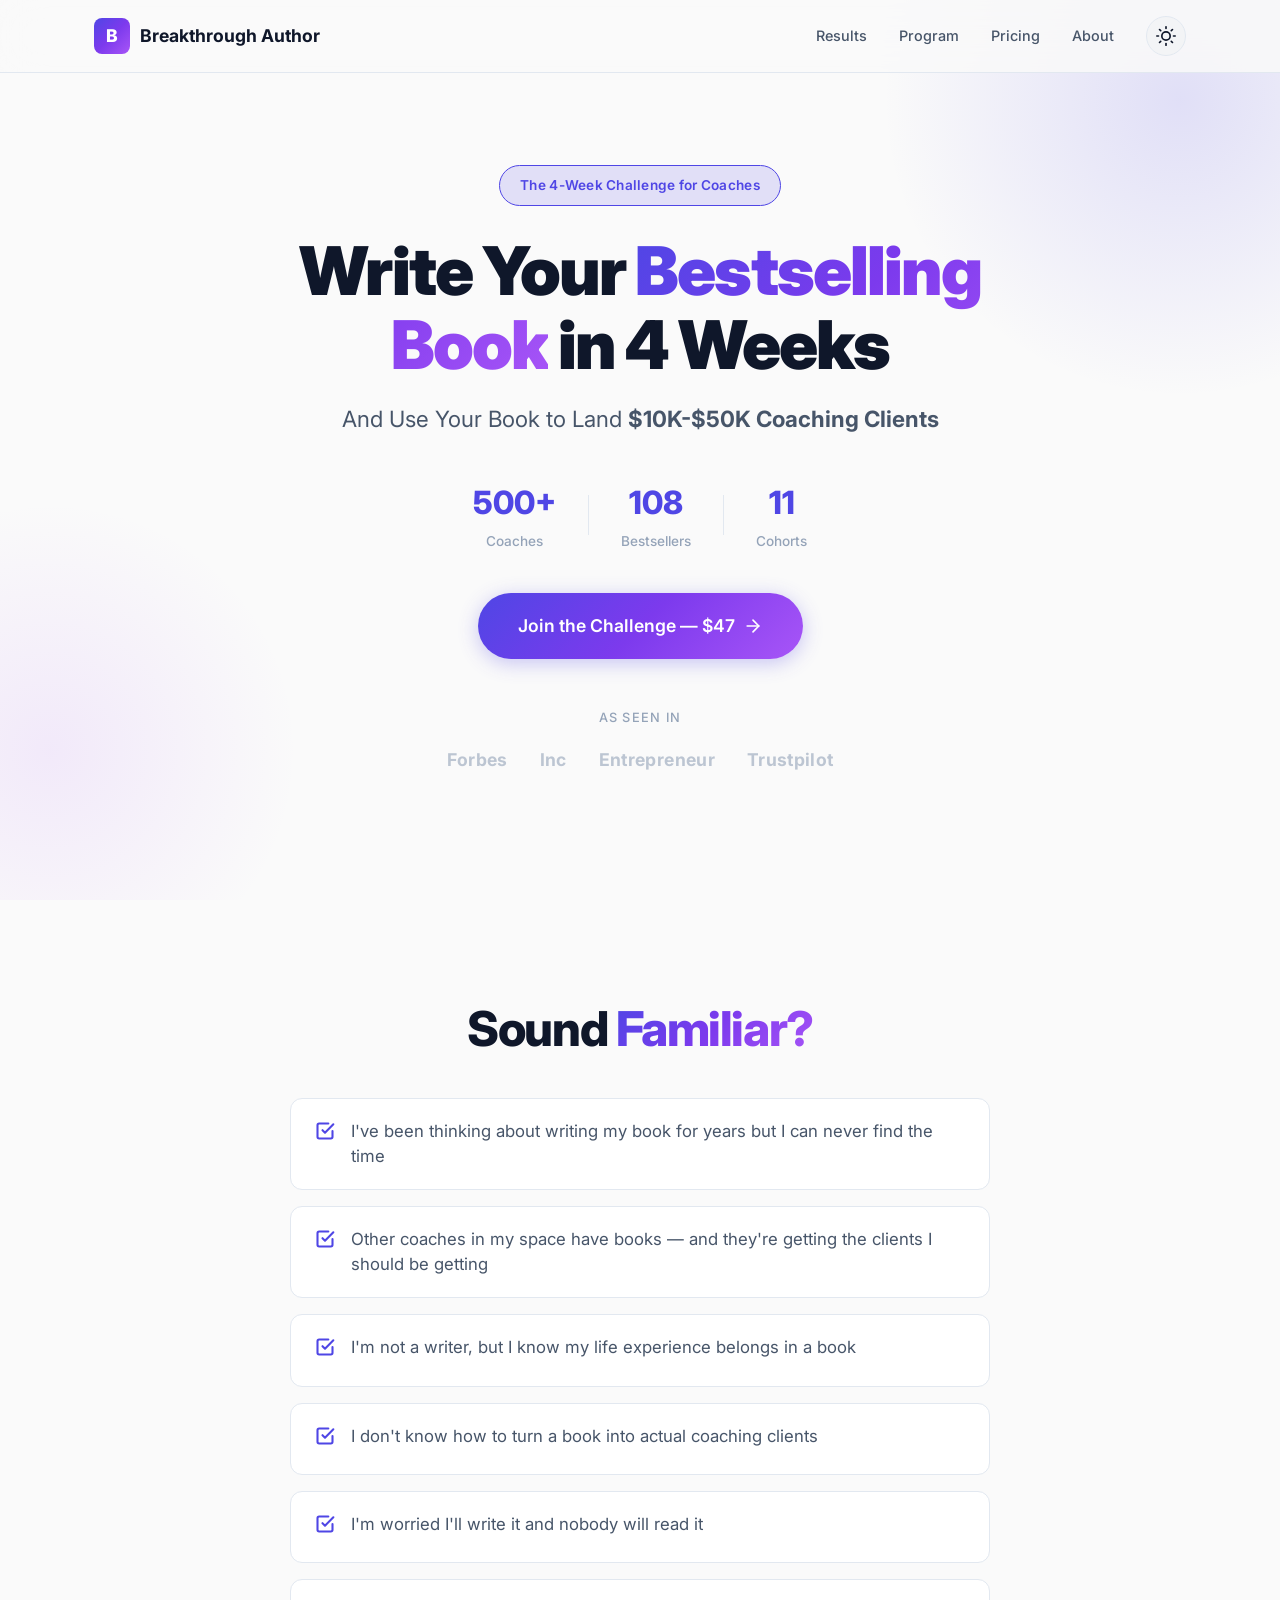
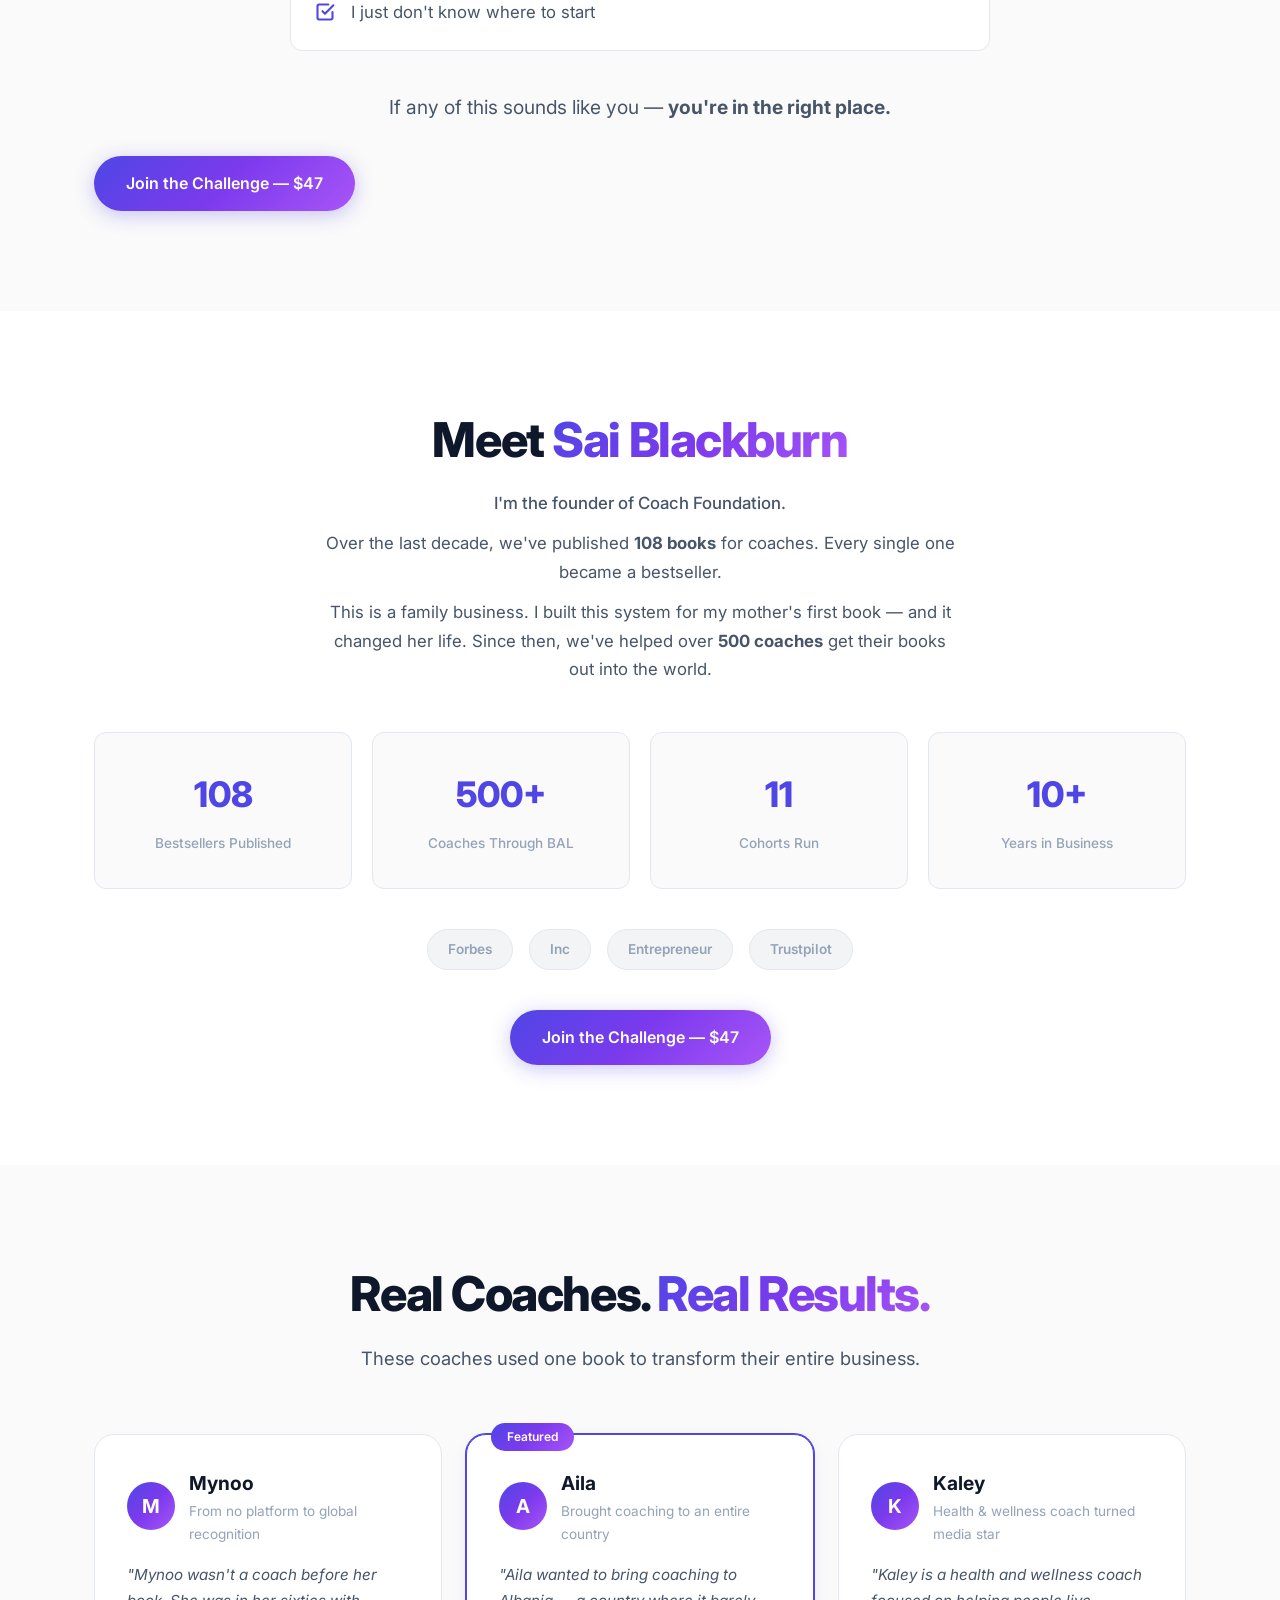
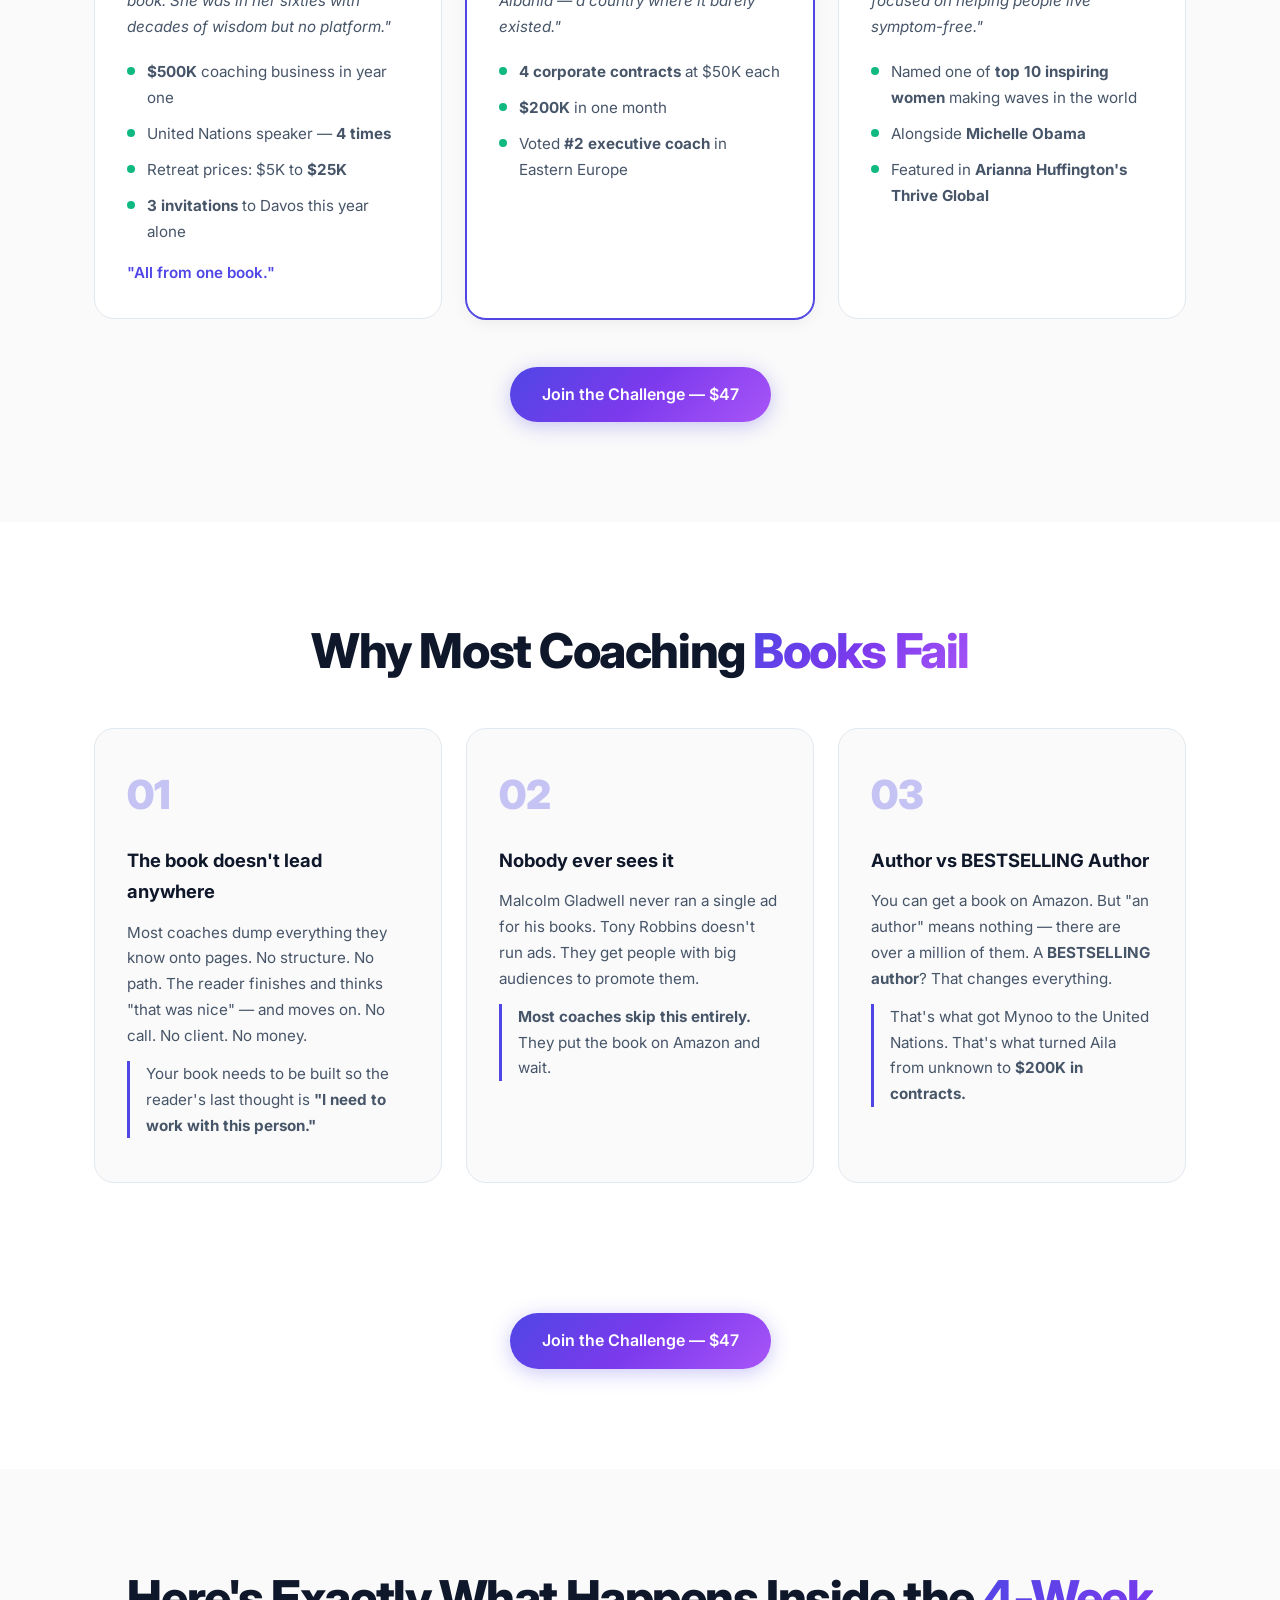
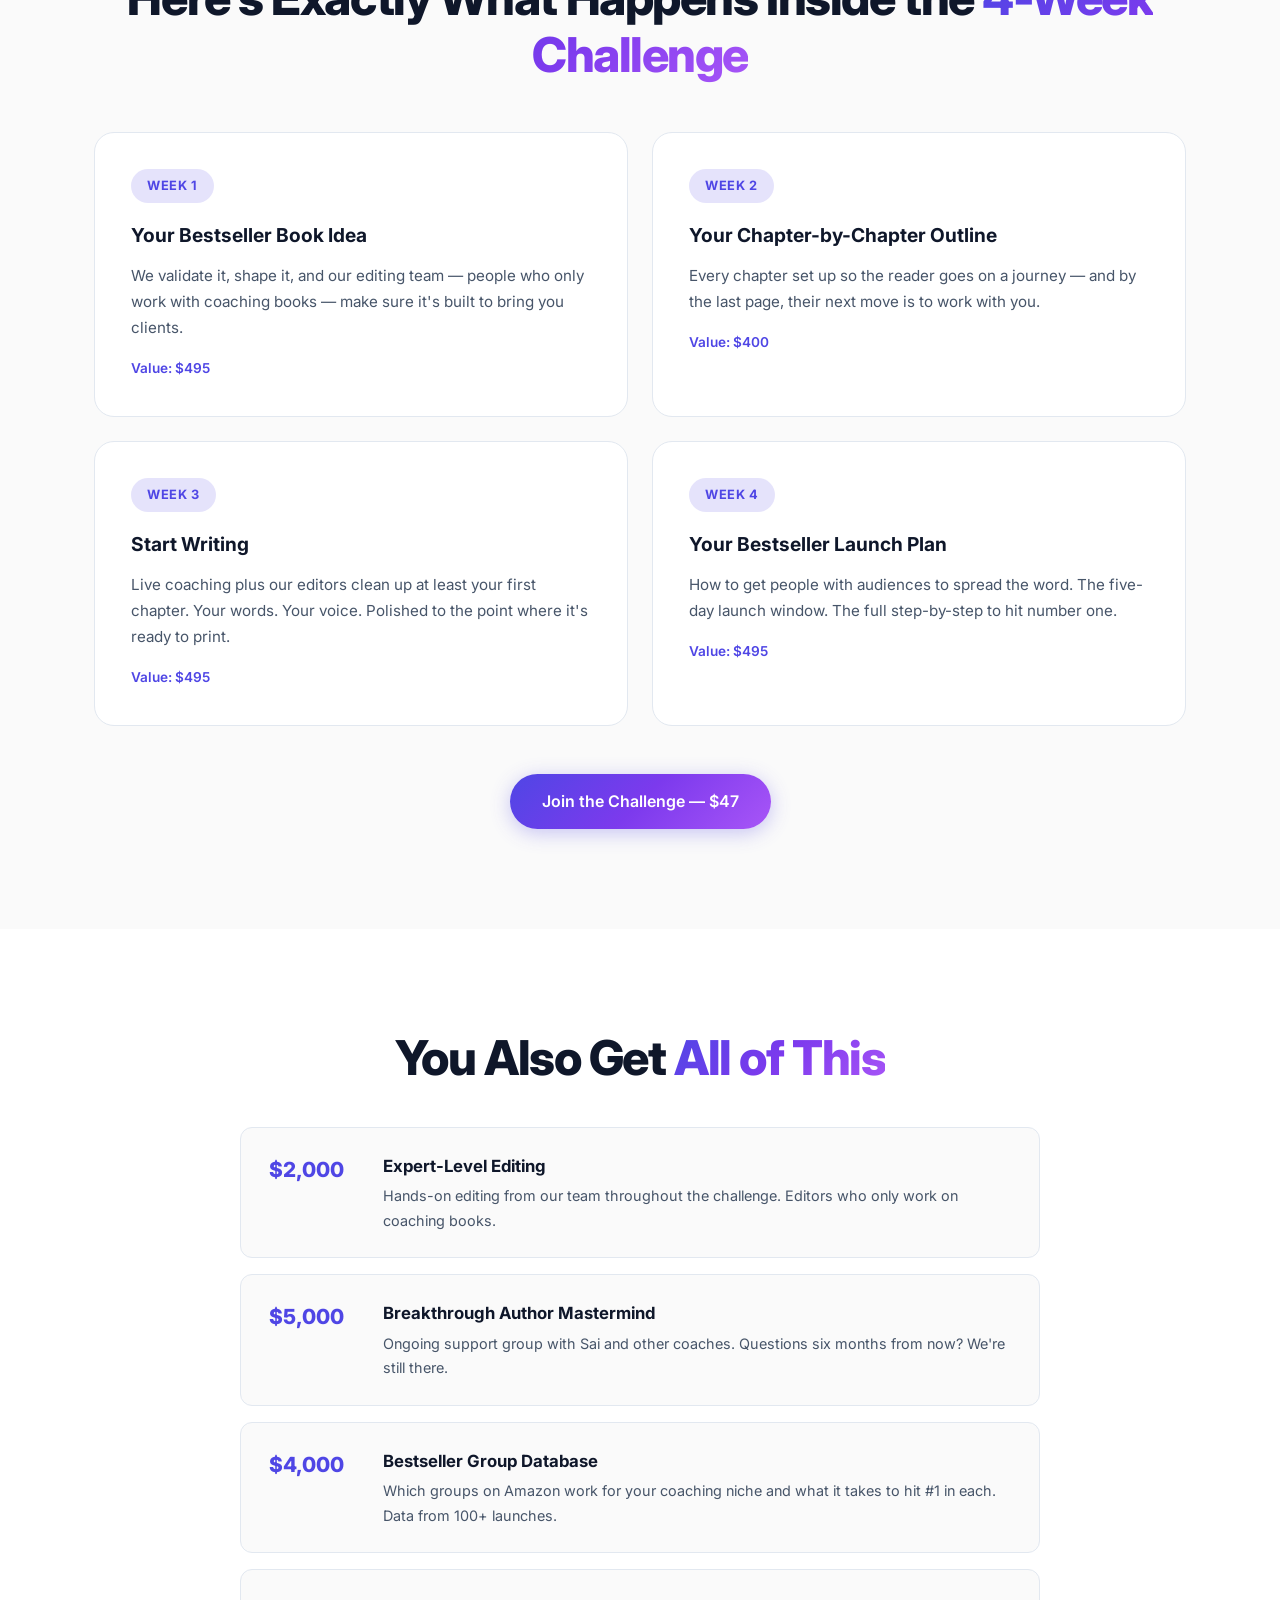
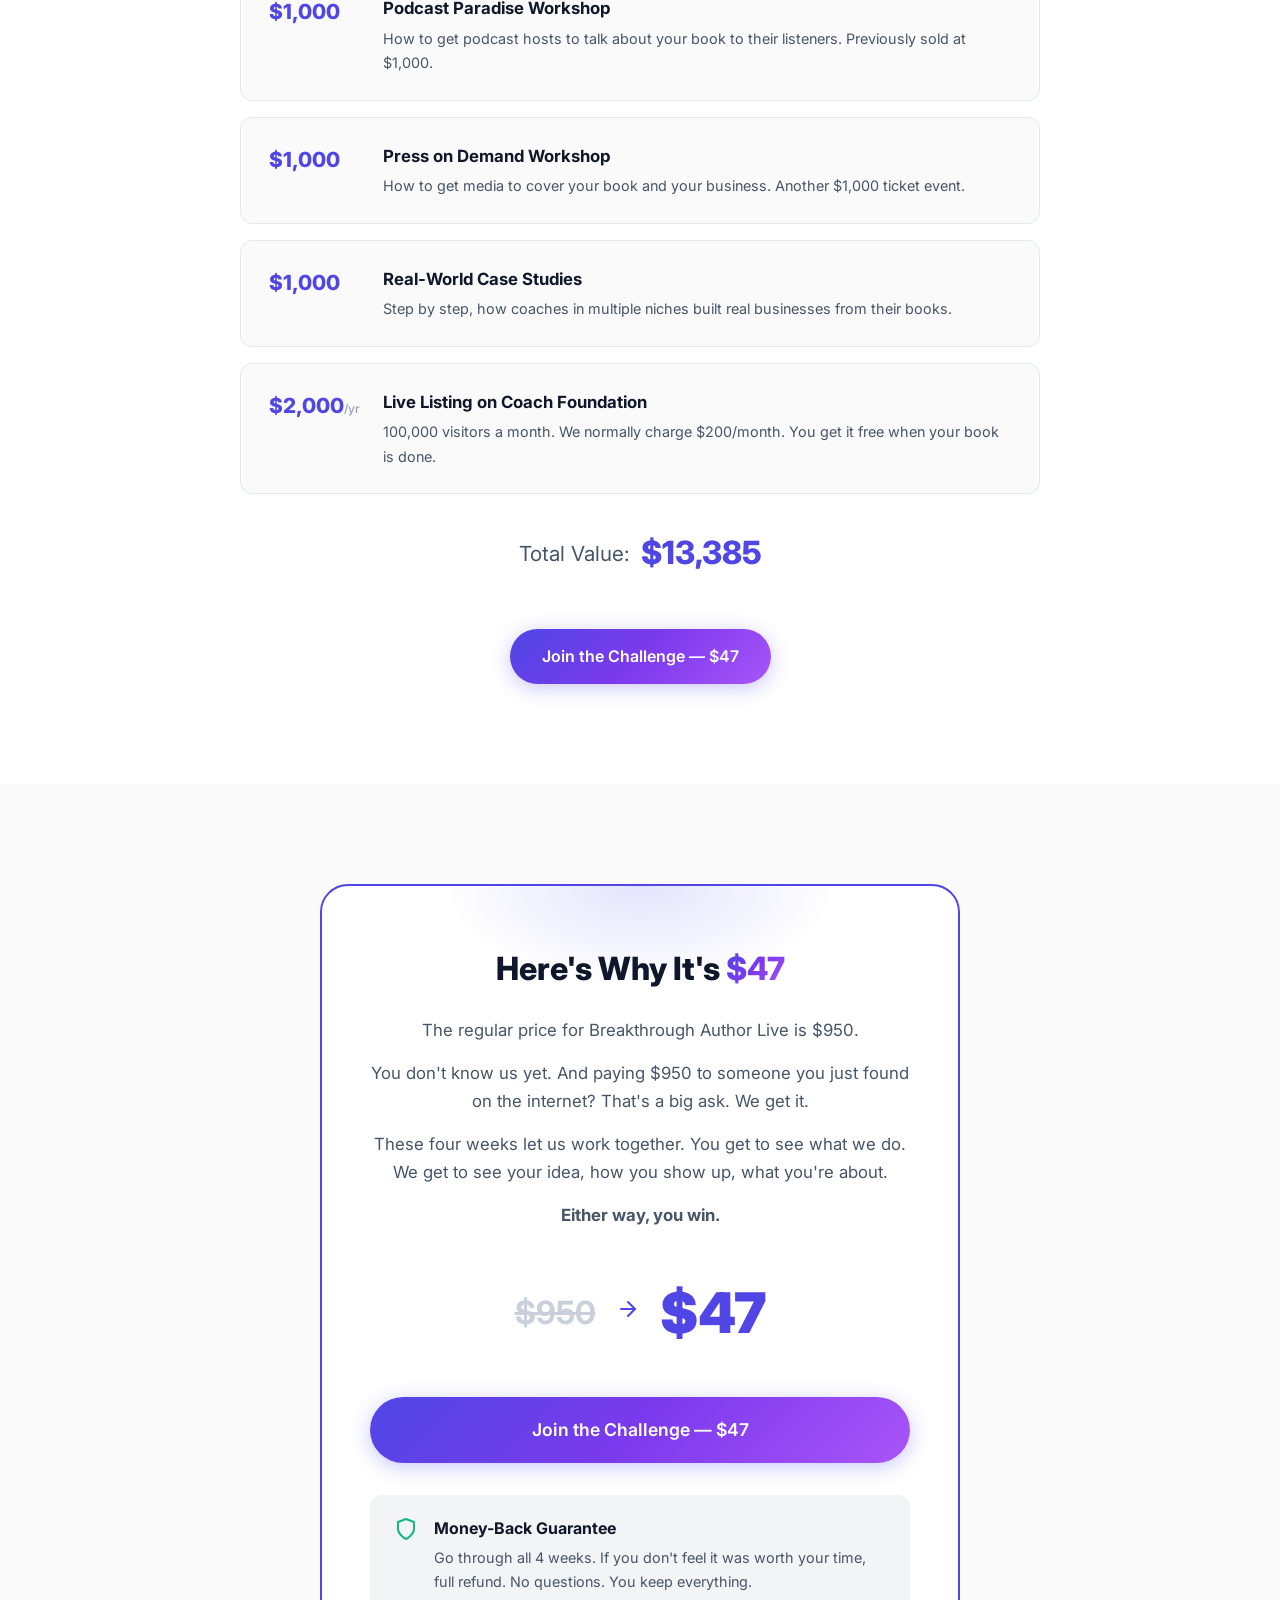
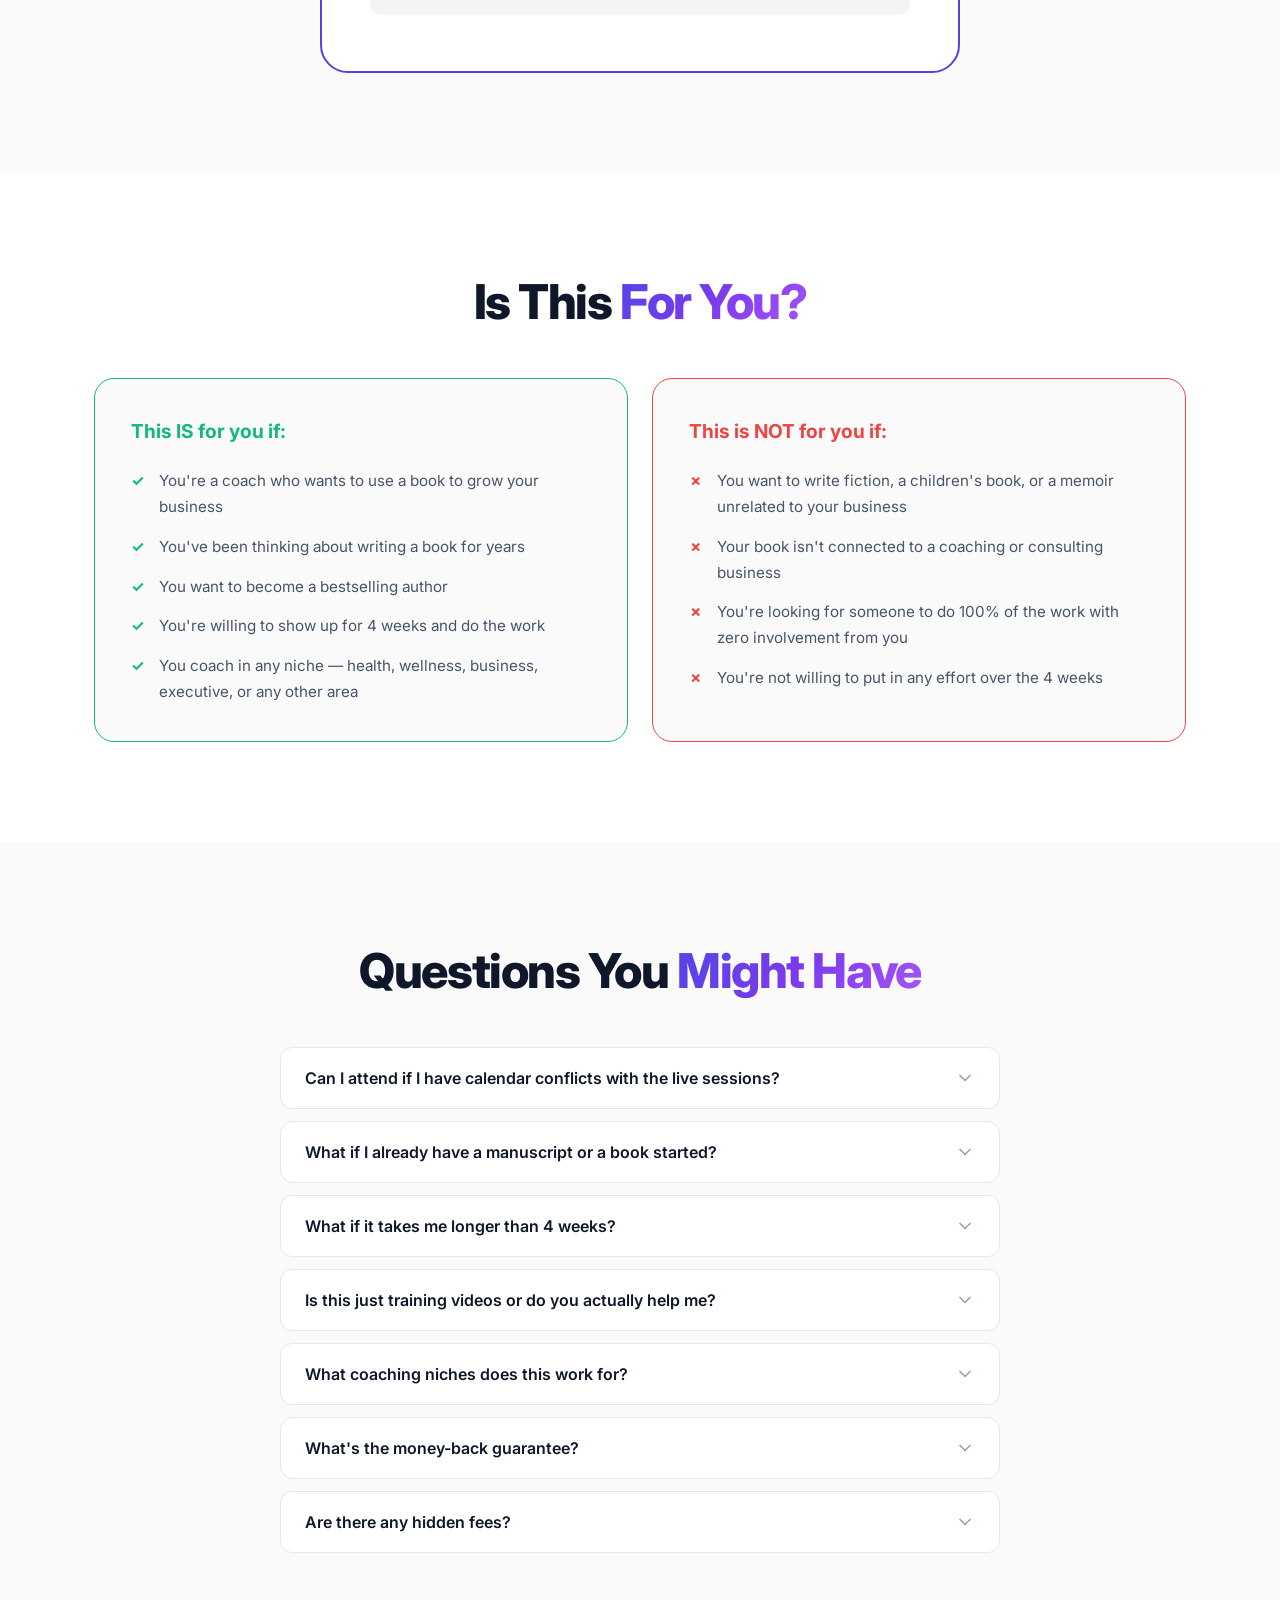
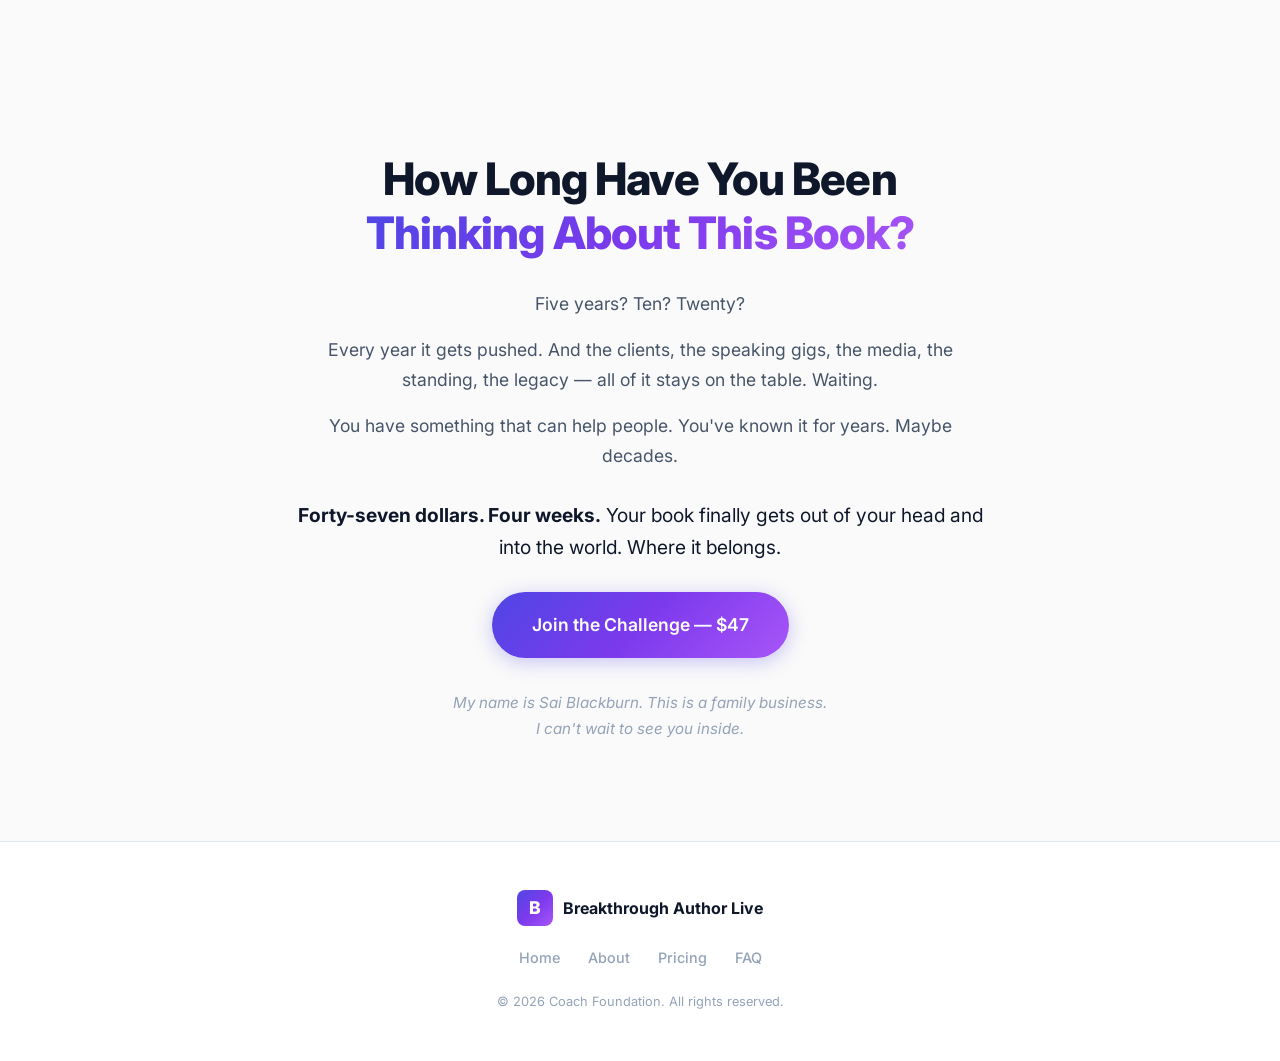
==== index.html @ 49155fbc "Initial commit: BAL landing page with dark/light mode and about page" ====
<!DOCTYPE html>
<html lang="en" data-theme="light">
<head>
  <meta charset="UTF-8">
  <meta name="viewport" content="width=device-width, initial-scale=1.0">
  <title>Breakthrough Author Live — Write Your Bestselling Book in 4 Weeks</title>
  <meta name="description" content="Write Your Bestselling Book in 4 Weeks and Use Your Book to Land $10K-$50K Coaching Clients. Join 500+ coaches who've done it.">
  <link rel="preconnect" href="https://fonts.googleapis.com">
  <link rel="preconnect" href="https://fonts.gstatic.com" crossorigin>
  <link href="https://fonts.googleapis.com/css2?family=Inter:wght@300;400;500;600;700;800;900&family=Playfair+Display:ital,wght@0,700;1,700&display=swap" rel="stylesheet">
  <link rel="stylesheet" href="css/style.css">
</head>
<body>
  <!-- Navigation -->
  <nav class="navbar" id="navbar">
    <div class="container nav-container">
      <a href="index.html" class="nav-logo">
        <span class="logo-icon">B</span>
        <span>Breakthrough Author</span>
      </a>
      <div class="nav-links">
        <a href="#proof">Results</a>
        <a href="#program">Program</a>
        <a href="#pricing">Pricing</a>
        <a href="about.html">About</a>
        <button class="theme-toggle" id="themeToggle" aria-label="Toggle dark/light mode">
          <svg class="sun-icon" xmlns="http://www.w3.org/2000/svg" width="20" height="20" viewBox="0 0 24 24" fill="none" stroke="currentColor" stroke-width="2" stroke-linecap="round" stroke-linejoin="round"><circle cx="12" cy="12" r="5"/><line x1="12" y1="1" x2="12" y2="3"/><line x1="12" y1="21" x2="12" y2="23"/><line x1="4.22" y1="4.22" x2="5.64" y2="5.64"/><line x1="18.36" y1="18.36" x2="19.78" y2="19.78"/><line x1="1" y1="12" x2="3" y2="12"/><line x1="21" y1="12" x2="23" y2="12"/><line x1="4.22" y1="19.78" x2="5.64" y2="18.36"/><line x1="18.36" y1="5.64" x2="19.78" y2="4.22"/></svg>
          <svg class="moon-icon" xmlns="http://www.w3.org/2000/svg" width="20" height="20" viewBox="0 0 24 24" fill="none" stroke="currentColor" stroke-width="2" stroke-linecap="round" stroke-linejoin="round"><path d="M21 12.79A9 9 0 1 1 11.21 3 7 7 0 0 0 21 12.79z"/></svg>
        </button>
      </div>
      <button class="mobile-menu-btn" id="mobileMenuBtn" aria-label="Toggle menu">
        <span></span><span></span><span></span>
      </button>
    </div>
  </nav>

  <!-- Mobile Menu -->
  <div class="mobile-menu" id="mobileMenu">
    <a href="#proof">Results</a>
    <a href="#program">Program</a>
    <a href="#pricing">Pricing</a>
    <a href="about.html">About</a>
    <button class="theme-toggle mobile-theme" id="themeToggleMobile" aria-label="Toggle dark/light mode">
      <svg class="sun-icon" xmlns="http://www.w3.org/2000/svg" width="20" height="20" viewBox="0 0 24 24" fill="none" stroke="currentColor" stroke-width="2" stroke-linecap="round" stroke-linejoin="round"><circle cx="12" cy="12" r="5"/><line x1="12" y1="1" x2="12" y2="3"/><line x1="12" y1="21" x2="12" y2="23"/><line x1="4.22" y1="4.22" x2="5.64" y2="5.64"/><line x1="18.36" y1="18.36" x2="19.78" y2="19.78"/><line x1="1" y1="12" x2="3" y2="12"/><line x1="21" y1="12" x2="23" y2="12"/><line x1="4.22" y1="19.78" x2="5.64" y2="18.36"/><line x1="18.36" y1="5.64" x2="19.78" y2="4.22"/></svg>
      <svg class="moon-icon" xmlns="http://www.w3.org/2000/svg" width="20" height="20" viewBox="0 0 24 24" fill="none" stroke="currentColor" stroke-width="2" stroke-linecap="round" stroke-linejoin="round"><path d="M21 12.79A9 9 0 1 1 11.21 3 7 7 0 0 0 21 12.79z"/></svg>
      <span>Toggle Theme</span>
    </button>
  </div>

  <!-- SECTION 1: HERO -->
  <section class="hero" id="hero">
    <div class="hero-glow"></div>
    <div class="hero-glow-2"></div>
    <div class="container">
      <div class="hero-content fade-up">
        <div class="hero-badge">The 4-Week Challenge for Coaches</div>
        <h1>Write Your <span class="gradient-text">Bestselling Book</span> in 4 Weeks</h1>
        <p class="hero-subtitle">And Use Your Book to Land <strong>$10K-$50K Coaching Clients</strong></p>
        <div class="hero-stats">
          <div class="stat">
            <span class="stat-number">500+</span>
            <span class="stat-label">Coaches</span>
          </div>
          <div class="stat-divider"></div>
          <div class="stat">
            <span class="stat-number">108</span>
            <span class="stat-label">Bestsellers</span>
          </div>
          <div class="stat-divider"></div>
          <div class="stat">
            <span class="stat-number">11</span>
            <span class="stat-label">Cohorts</span>
          </div>
        </div>
        <a href="#pricing" class="btn btn-primary btn-lg pulse-btn">
          Join the Challenge — $47
          <svg xmlns="http://www.w3.org/2000/svg" width="20" height="20" viewBox="0 0 24 24" fill="none" stroke="currentColor" stroke-width="2" stroke-linecap="round" stroke-linejoin="round"><line x1="5" y1="12" x2="19" y2="12"/><polyline points="12 5 19 12 12 19"/></svg>
        </a>
        <div class="trust-bar">
          <span>As seen in</span>
          <div class="trust-logos">
            <span class="trust-logo">Forbes</span>
            <span class="trust-logo">Inc</span>
            <span class="trust-logo">Entrepreneur</span>
            <span class="trust-logo">Trustpilot</span>
          </div>
        </div>
      </div>
    </div>
  </section>

  <!-- SECTION 2: SOUND FAMILIAR -->
  <section class="section sound-familiar" id="familiar">
    <div class="container">
      <div class="section-content fade-up">
        <h2 class="section-title">Sound <span class="gradient-text">Familiar?</span></h2>
        <div class="familiar-grid">
          <div class="familiar-item">
            <div class="check-icon">
              <svg xmlns="http://www.w3.org/2000/svg" width="20" height="20" viewBox="0 0 24 24" fill="none" stroke="currentColor" stroke-width="2.5" stroke-linecap="round" stroke-linejoin="round"><polyline points="9 11 12 14 22 4"/><path d="M21 12v7a2 2 0 0 1-2 2H5a2 2 0 0 1-2-2V5a2 2 0 0 1 2-2h11"/></svg>
            </div>
            <p>I've been thinking about writing my book for years but I can never find the time</p>
          </div>
          <div class="familiar-item">
            <div class="check-icon">
              <svg xmlns="http://www.w3.org/2000/svg" width="20" height="20" viewBox="0 0 24 24" fill="none" stroke="currentColor" stroke-width="2.5" stroke-linecap="round" stroke-linejoin="round"><polyline points="9 11 12 14 22 4"/><path d="M21 12v7a2 2 0 0 1-2 2H5a2 2 0 0 1-2-2V5a2 2 0 0 1 2-2h11"/></svg>
            </div>
            <p>Other coaches in my space have books — and they're getting the clients I should be getting</p>
          </div>
          <div class="familiar-item">
            <div class="check-icon">
              <svg xmlns="http://www.w3.org/2000/svg" width="20" height="20" viewBox="0 0 24 24" fill="none" stroke="currentColor" stroke-width="2.5" stroke-linecap="round" stroke-linejoin="round"><polyline points="9 11 12 14 22 4"/><path d="M21 12v7a2 2 0 0 1-2 2H5a2 2 0 0 1-2-2V5a2 2 0 0 1 2-2h11"/></svg>
            </div>
            <p>I'm not a writer, but I know my life experience belongs in a book</p>
          </div>
          <div class="familiar-item">
            <div class="check-icon">
              <svg xmlns="http://www.w3.org/2000/svg" width="20" height="20" viewBox="0 0 24 24" fill="none" stroke="currentColor" stroke-width="2.5" stroke-linecap="round" stroke-linejoin="round"><polyline points="9 11 12 14 22 4"/><path d="M21 12v7a2 2 0 0 1-2 2H5a2 2 0 0 1-2-2V5a2 2 0 0 1 2-2h11"/></svg>
            </div>
            <p>I don't know how to turn a book into actual coaching clients</p>
          </div>
          <div class="familiar-item">
            <div class="check-icon">
              <svg xmlns="http://www.w3.org/2000/svg" width="20" height="20" viewBox="0 0 24 24" fill="none" stroke="currentColor" stroke-width="2.5" stroke-linecap="round" stroke-linejoin="round"><polyline points="9 11 12 14 22 4"/><path d="M21 12v7a2 2 0 0 1-2 2H5a2 2 0 0 1-2-2V5a2 2 0 0 1 2-2h11"/></svg>
            </div>
            <p>I'm worried I'll write it and nobody will read it</p>
          </div>
          <div class="familiar-item">
            <div class="check-icon">
              <svg xmlns="http://www.w3.org/2000/svg" width="20" height="20" viewBox="0 0 24 24" fill="none" stroke="currentColor" stroke-width="2.5" stroke-linecap="round" stroke-linejoin="round"><polyline points="9 11 12 14 22 4"/><path d="M21 12v7a2 2 0 0 1-2 2H5a2 2 0 0 1-2-2V5a2 2 0 0 1 2-2h11"/></svg>
            </div>
            <p>I just don't know where to start</p>
          </div>
        </div>
        <p class="familiar-closing">If any of this sounds like you — <strong>you're in the right place.</strong></p>
        <a href="#pricing" class="btn btn-primary">Join the Challenge — $47</a>
      </div>
    </div>
  </section>

  <!-- SECTION 3: CREDIBILITY -->
  <section class="section credibility" id="credibility">
    <div class="container">
      <div class="credibility-content fade-up">
        <div class="credibility-text">
          <h2 class="section-title">Meet <span class="gradient-text">Sai Blackburn</span></h2>
          <p class="credibility-intro">I'm the founder of Coach Foundation.</p>
          <p>Over the last decade, we've published <strong>108 books</strong> for coaches. Every single one became a bestseller.</p>
          <p>This is a family business. I built this system for my mother's first book — and it changed her life. Since then, we've helped over <strong>500 coaches</strong> get their books out into the world.</p>
        </div>
        <div class="stats-grid">
          <div class="stat-card">
            <span class="stat-card-number">108</span>
            <span class="stat-card-label">Bestsellers Published</span>
          </div>
          <div class="stat-card">
            <span class="stat-card-number">500+</span>
            <span class="stat-card-label">Coaches Through BAL</span>
          </div>
          <div class="stat-card">
            <span class="stat-card-number">11</span>
            <span class="stat-card-label">Cohorts Run</span>
          </div>
          <div class="stat-card">
            <span class="stat-card-number">10+</span>
            <span class="stat-card-label">Years in Business</span>
          </div>
        </div>
        <div class="trust-badges">
          <span class="badge">Forbes</span>
          <span class="badge">Inc</span>
          <span class="badge">Entrepreneur</span>
          <span class="badge">Trustpilot</span>
        </div>
        <a href="#pricing" class="btn btn-primary">Join the Challenge — $47</a>
      </div>
    </div>
  </section>

  <!-- SECTION 4: CASE STUDIES -->
  <section class="section case-studies" id="proof">
    <div class="container">
      <h2 class="section-title fade-up">Real Coaches. <span class="gradient-text">Real Results.</span></h2>
      <p class="section-subtitle fade-up">These coaches used one book to transform their entire business.</p>
      <div class="cases-grid">
        <div class="case-card fade-up">
          <div class="case-header">
            <div class="case-avatar">M</div>
            <div>
              <h3>Mynoo</h3>
              <p class="case-tagline">From no platform to global recognition</p>
            </div>
          </div>
          <p class="case-story">"Mynoo wasn't a coach before her book. She was in her sixties with decades of wisdom but no platform."</p>
          <ul class="case-results">
            <li><strong>$500K</strong> coaching business in year one</li>
            <li>United Nations speaker — <strong>4 times</strong></li>
            <li>Retreat prices: $5K to <strong>$25K</strong></li>
            <li><strong>3 invitations</strong> to Davos this year alone</li>
          </ul>
          <p class="case-quote">"All from one book."</p>
        </div>
        <div class="case-card featured fade-up">
          <div class="case-header">
            <div class="case-avatar">A</div>
            <div>
              <h3>Aila</h3>
              <p class="case-tagline">Brought coaching to an entire country</p>
            </div>
          </div>
          <p class="case-story">"Aila wanted to bring coaching to Albania — a country where it barely existed."</p>
          <ul class="case-results">
            <li><strong>4 corporate contracts</strong> at $50K each</li>
            <li><strong>$200K</strong> in one month</li>
            <li>Voted <strong>#2 executive coach</strong> in Eastern Europe</li>
          </ul>
        </div>
        <div class="case-card fade-up">
          <div class="case-header">
            <div class="case-avatar">K</div>
            <div>
              <h3>Kaley</h3>
              <p class="case-tagline">Health & wellness coach turned media star</p>
            </div>
          </div>
          <p class="case-story">"Kaley is a health and wellness coach focused on helping people live symptom-free."</p>
          <ul class="case-results">
            <li>Named one of <strong>top 10 inspiring women</strong> making waves in the world</li>
            <li>Alongside <strong>Michelle Obama</strong></li>
            <li>Featured in <strong>Arianna Huffington's Thrive Global</strong></li>
          </ul>
        </div>
      </div>
      <div class="center-cta fade-up">
        <a href="#pricing" class="btn btn-primary">Join the Challenge — $47</a>
      </div>
    </div>
  </section>

  <!-- SECTION 5: WHERE COACHES GET IT WRONG -->
  <section class="section mistakes" id="mistakes">
    <div class="container">
      <h2 class="section-title fade-up">Why Most Coaching <span class="gradient-text">Books Fail</span></h2>
      <div class="mistakes-grid">
        <div class="mistake-card fade-up">
          <div class="mistake-icon">01</div>
          <h3>The book doesn't lead anywhere</h3>
          <p>Most coaches dump everything they know onto pages. No structure. No path. The reader finishes and thinks "that was nice" — and moves on. No call. No client. No money.</p>
          <p class="mistake-fix">Your book needs to be built so the reader's last thought is <strong>"I need to work with this person."</strong></p>
        </div>
        <div class="mistake-card fade-up">
          <div class="mistake-icon">02</div>
          <h3>Nobody ever sees it</h3>
          <p>Malcolm Gladwell never ran a single ad for his books. Tony Robbins doesn't run ads. They get people with big audiences to promote them.</p>
          <p class="mistake-fix"><strong>Most coaches skip this entirely.</strong> They put the book on Amazon and wait.</p>
        </div>
        <div class="mistake-card fade-up">
          <div class="mistake-icon">03</div>
          <h3>Author vs BESTSELLING Author</h3>
          <p>You can get a book on Amazon. But "an author" means nothing — there are over a million of them. A <strong>BESTSELLING author</strong>? That changes everything.</p>
          <p class="mistake-fix">That's what got Mynoo to the United Nations. That's what turned Aila from unknown to <strong>$200K in contracts.</strong></p>
        </div>
      </div>
      <p class="section-closing fade-up">We help you get all three right. <strong>In four weeks.</strong></p>
      <div class="center-cta fade-up">
        <a href="#pricing" class="btn btn-primary">Join the Challenge — $47</a>
      </div>
    </div>
  </section>

  <!-- SECTION 6: PROGRAM -->
  <section class="section program" id="program">
    <div class="container">
      <h2 class="section-title fade-up">Here's Exactly What Happens Inside the <span class="gradient-text">4-Week Challenge</span></h2>
      <div class="weeks-grid">
        <div class="week-card fade-up">
          <div class="week-number">Week 1</div>
          <h3>Your Bestseller Book Idea</h3>
          <p>We validate it, shape it, and our editing team — people who only work with coaching books — make sure it's built to bring you clients.</p>
          <div class="week-value">Value: $495</div>
        </div>
        <div class="week-card fade-up">
          <div class="week-number">Week 2</div>
          <h3>Your Chapter-by-Chapter Outline</h3>
          <p>Every chapter set up so the reader goes on a journey — and by the last page, their next move is to work with you.</p>
          <div class="week-value">Value: $400</div>
        </div>
        <div class="week-card fade-up">
          <div class="week-number">Week 3</div>
          <h3>Start Writing</h3>
          <p>Live coaching plus our editors clean up at least your first chapter. Your words. Your voice. Polished to the point where it's ready to print.</p>
          <div class="week-value">Value: $495</div>
        </div>
        <div class="week-card fade-up">
          <div class="week-number">Week 4</div>
          <h3>Your Bestseller Launch Plan</h3>
          <p>How to get people with audiences to spread the word. The five-day launch window. The full step-by-step to hit number one.</p>
          <div class="week-value">Value: $495</div>
        </div>
      </div>
      <div class="center-cta fade-up">
        <a href="#pricing" class="btn btn-primary">Join the Challenge — $47</a>
      </div>
    </div>
  </section>

  <!-- SECTION 7: BONUS STACK -->
  <section class="section bonuses" id="bonuses">
    <div class="container">
      <h2 class="section-title fade-up">You Also Get <span class="gradient-text">All of This</span></h2>
      <div class="bonus-list">
        <div class="bonus-item fade-up">
          <div class="bonus-value">$2,000</div>
          <div class="bonus-info">
            <h3>Expert-Level Editing</h3>
            <p>Hands-on editing from our team throughout the challenge. Editors who only work on coaching books.</p>
          </div>
        </div>
        <div class="bonus-item fade-up">
          <div class="bonus-value">$5,000</div>
          <div class="bonus-info">
            <h3>Breakthrough Author Mastermind</h3>
            <p>Ongoing support group with Sai and other coaches. Questions six months from now? We're still there.</p>
          </div>
        </div>
        <div class="bonus-item fade-up">
          <div class="bonus-value">$4,000</div>
          <div class="bonus-info">
            <h3>Bestseller Group Database</h3>
            <p>Which groups on Amazon work for your coaching niche and what it takes to hit #1 in each. Data from 100+ launches.</p>
          </div>
        </div>
        <div class="bonus-item fade-up">
          <div class="bonus-value">$1,000</div>
          <div class="bonus-info">
            <h3>Podcast Paradise Workshop</h3>
            <p>How to get podcast hosts to talk about your book to their listeners. Previously sold at $1,000.</p>
          </div>
        </div>
        <div class="bonus-item fade-up">
          <div class="bonus-value">$1,000</div>
          <div class="bonus-info">
            <h3>Press on Demand Workshop</h3>
            <p>How to get media to cover your book and your business. Another $1,000 ticket event.</p>
          </div>
        </div>
        <div class="bonus-item fade-up">
          <div class="bonus-value">$1,000</div>
          <div class="bonus-info">
            <h3>Real-World Case Studies</h3>
            <p>Step by step, how coaches in multiple niches built real businesses from their books.</p>
          </div>
        </div>
        <div class="bonus-item fade-up">
          <div class="bonus-value">$2,000<span>/yr</span></div>
          <div class="bonus-info">
            <h3>Live Listing on Coach Foundation</h3>
            <p>100,000 visitors a month. We normally charge $200/month. You get it free when your book is done.</p>
          </div>
        </div>
      </div>
      <div class="total-value fade-up">
        <span>Total Value:</span>
        <span class="total-amount">$13,385</span>
      </div>
      <div class="center-cta fade-up">
        <a href="#pricing" class="btn btn-primary">Join the Challenge — $47</a>
      </div>
    </div>
  </section>

  <!-- SECTION 8: PRICING -->
  <section class="section pricing" id="pricing">
    <div class="container">
      <div class="pricing-card fade-up">
        <div class="pricing-glow"></div>
        <h2>Here's Why It's <span class="gradient-text">$47</span></h2>
        <p>The regular price for Breakthrough Author Live is $950.</p>
        <p>You don't know us yet. And paying $950 to someone you just found on the internet? That's a big ask. We get it.</p>
        <p>These four weeks let us work together. You get to see what we do. We get to see your idea, how you show up, what you're about.</p>
        <p><strong>Either way, you win.</strong></p>
        <div class="price-display">
          <span class="price-original">$950</span>
          <span class="price-arrow">
            <svg xmlns="http://www.w3.org/2000/svg" width="24" height="24" viewBox="0 0 24 24" fill="none" stroke="currentColor" stroke-width="2" stroke-linecap="round" stroke-linejoin="round"><line x1="5" y1="12" x2="19" y2="12"/><polyline points="12 5 19 12 12 19"/></svg>
          </span>
          <span class="price-final">$47</span>
        </div>
        <a href="#" class="btn btn-primary btn-lg btn-full pulse-btn">Join the Challenge — $47</a>
        <div class="guarantee">
          <svg xmlns="http://www.w3.org/2000/svg" width="24" height="24" viewBox="0 0 24 24" fill="none" stroke="currentColor" stroke-width="2" stroke-linecap="round" stroke-linejoin="round"><path d="M12 22s8-4 8-10V5l-8-3-8 3v7c0 6 8 10 8 10z"/></svg>
          <div>
            <strong>Money-Back Guarantee</strong>
            <p>Go through all 4 weeks. If you don't feel it was worth your time, full refund. No questions. You keep everything.</p>
          </div>
        </div>
      </div>
    </div>
  </section>

  <!-- SECTION 9: WHO IS THIS FOR -->
  <section class="section who-for" id="who-for">
    <div class="container">
      <h2 class="section-title fade-up">Is This <span class="gradient-text">For You?</span></h2>
      <div class="for-grid fade-up">
        <div class="for-card for-yes">
          <h3>This IS for you if:</h3>
          <ul>
            <li>You're a coach who wants to use a book to grow your business</li>
            <li>You've been thinking about writing a book for years</li>
            <li>You want to become a bestselling author</li>
            <li>You're willing to show up for 4 weeks and do the work</li>
            <li>You coach in any niche — health, wellness, business, executive, or any other area</li>
          </ul>
        </div>
        <div class="for-card for-no">
          <h3>This is NOT for you if:</h3>
          <ul>
            <li>You want to write fiction, a children's book, or a memoir unrelated to your business</li>
            <li>Your book isn't connected to a coaching or consulting business</li>
            <li>You're looking for someone to do 100% of the work with zero involvement from you</li>
            <li>You're not willing to put in any effort over the 4 weeks</li>
          </ul>
        </div>
      </div>
    </div>
  </section>

  <!-- SECTION 10: FAQ -->
  <section class="section faq" id="faq">
    <div class="container">
      <h2 class="section-title fade-up">Questions You <span class="gradient-text">Might Have</span></h2>
      <div class="faq-list">
        <div class="faq-item fade-up">
          <button class="faq-question">
            <span>Can I attend if I have calendar conflicts with the live sessions?</span>
            <svg xmlns="http://www.w3.org/2000/svg" width="20" height="20" viewBox="0 0 24 24" fill="none" stroke="currentColor" stroke-width="2" stroke-linecap="round" stroke-linejoin="round"><polyline points="6 9 12 15 18 9"/></svg>
          </button>
          <div class="faq-answer">
            <p>Yes. We record every session and we support you outside of the live calls too. Many coaches go through the replays and still get everything done.</p>
          </div>
        </div>
        <div class="faq-item fade-up">
          <button class="faq-question">
            <span>What if I already have a manuscript or a book started?</span>
            <svg xmlns="http://www.w3.org/2000/svg" width="20" height="20" viewBox="0 0 24 24" fill="none" stroke="currentColor" stroke-width="2" stroke-linecap="round" stroke-linejoin="round"><polyline points="6 9 12 15 18 9"/></svg>
          </button>
          <div class="faq-answer">
            <p>Great. We'll refine what you have, structure it properly, and build your launch strategy. You're ahead of the game.</p>
          </div>
        </div>
        <div class="faq-item fade-up">
          <button class="faq-question">
            <span>What if it takes me longer than 4 weeks?</span>
            <svg xmlns="http://www.w3.org/2000/svg" width="20" height="20" viewBox="0 0 24 24" fill="none" stroke="currentColor" stroke-width="2" stroke-linecap="round" stroke-linejoin="round"><polyline points="6 9 12 15 18 9"/></svg>
          </button>
          <div class="faq-answer">
            <p>That's why the Mastermind stays open. Many coaches complete their entire book within 6 months. Some finish during the 4 weeks. Either way, we're there for you after.</p>
          </div>
        </div>
        <div class="faq-item fade-up">
          <button class="faq-question">
            <span>Is this just training videos or do you actually help me?</span>
            <svg xmlns="http://www.w3.org/2000/svg" width="20" height="20" viewBox="0 0 24 24" fill="none" stroke="currentColor" stroke-width="2" stroke-linecap="round" stroke-linejoin="round"><polyline points="6 9 12 15 18 9"/></svg>
          </button>
          <div class="faq-answer">
            <p>Our editing team actively works on your material. They review your book idea, your outline, and edit your first chapter. This is hands-on, not just information.</p>
          </div>
        </div>
        <div class="faq-item fade-up">
          <button class="faq-question">
            <span>What coaching niches does this work for?</span>
            <svg xmlns="http://www.w3.org/2000/svg" width="20" height="20" viewBox="0 0 24 24" fill="none" stroke="currentColor" stroke-width="2" stroke-linecap="round" stroke-linejoin="round"><polyline points="6 9 12 15 18 9"/></svg>
          </button>
          <div class="faq-answer">
            <p>All of them. We've published bestsellers across health, wellness, personal development, business, finance, relationships, executive coaching, and many others.</p>
          </div>
        </div>
        <div class="faq-item fade-up">
          <button class="faq-question">
            <span>What's the money-back guarantee?</span>
            <svg xmlns="http://www.w3.org/2000/svg" width="20" height="20" viewBox="0 0 24 24" fill="none" stroke="currentColor" stroke-width="2" stroke-linecap="round" stroke-linejoin="round"><polyline points="6 9 12 15 18 9"/></svg>
          </button>
          <div class="faq-answer">
            <p>Go through all 4 weeks. If you don't feel it was worth your time, we'll refund every penny. No questions asked. And you keep everything we've done for you.</p>
          </div>
        </div>
        <div class="faq-item fade-up">
          <button class="faq-question">
            <span>Are there any hidden fees?</span>
            <svg xmlns="http://www.w3.org/2000/svg" width="20" height="20" viewBox="0 0 24 24" fill="none" stroke="currentColor" stroke-width="2" stroke-linecap="round" stroke-linejoin="round"><polyline points="6 9 12 15 18 9"/></svg>
          </button>
          <div class="faq-answer">
            <p>None. $47 is the total investment for the challenge.</p>
          </div>
        </div>
      </div>
    </div>
  </section>

  <!-- SECTION 11: FINAL CTA -->
  <section class="section final-cta" id="final-cta">
    <div class="container">
      <div class="final-content fade-up">
        <h2>How Long Have You Been <span class="gradient-text">Thinking About This Book?</span></h2>
        <p class="final-text">Five years? Ten? Twenty?</p>
        <p class="final-text">Every year it gets pushed. And the clients, the speaking gigs, the media, the standing, the legacy — all of it stays on the table. Waiting.</p>
        <p class="final-text">You have something that can help people. You've known it for years. Maybe decades.</p>
        <p class="final-highlight"><strong>Forty-seven dollars. Four weeks.</strong> Your book finally gets out of your head and into the world. Where it belongs.</p>
        <a href="#" class="btn btn-primary btn-lg pulse-btn">Join the Challenge — $47</a>
        <p class="final-signature">My name is Sai Blackburn. This is a family business.<br>I can't wait to see you inside.</p>
      </div>
    </div>
  </section>

  <!-- Footer -->
  <footer class="footer">
    <div class="container">
      <div class="footer-content">
        <div class="footer-brand">
          <span class="logo-icon">B</span>
          <span>Breakthrough Author Live</span>
        </div>
        <div class="footer-links">
          <a href="index.html">Home</a>
          <a href="about.html">About</a>
          <a href="#pricing">Pricing</a>
          <a href="#faq">FAQ</a>
        </div>
        <p class="footer-copy">&copy; 2026 Coach Foundation. All rights reserved.</p>
      </div>
    </div>
  </footer>

  <script src="js/main.js"></script>
</body>
</html>
---- css/style.css ----
/* ==========================================
   BREAKTHROUGH AUTHOR LIVE — STYLES
   Modern, Elegant, Professional
   ========================================== */

/* --- CSS Variables (Light Theme) --- */
:root {
  --bg-primary: #fafafa;
  --bg-secondary: #ffffff;
  --bg-tertiary: #f3f4f6;
  --bg-card: #ffffff;
  --text-primary: #0f172a;
  --text-secondary: #475569;
  --text-muted: #94a3b8;
  --accent: #4f46e5;
  --accent-light: #818cf8;
  --accent-dark: #3730a3;
  --accent-glow: rgba(79, 70, 229, 0.15);
  --gradient: linear-gradient(135deg, #4f46e5 0%, #7c3aed 50%, #a855f7 100%);
  --gradient-text: linear-gradient(135deg, #4f46e5, #7c3aed, #a855f7);
  --border: #e2e8f0;
  --border-light: #f1f5f9;
  --shadow-sm: 0 1px 2px rgba(0,0,0,0.04);
  --shadow-md: 0 4px 16px rgba(0,0,0,0.06);
  --shadow-lg: 0 12px 40px rgba(0,0,0,0.08);
  --shadow-xl: 0 24px 60px rgba(0,0,0,0.1);
  --radius-sm: 8px;
  --radius-md: 12px;
  --radius-lg: 20px;
  --radius-xl: 28px;
  --green: #10b981;
  --red: #ef4444;
  --nav-bg: rgba(250, 250, 250, 0.85);
}

/* --- Dark Theme --- */
[data-theme="dark"] {
  --bg-primary: #0a0a0f;
  --bg-secondary: #12121a;
  --bg-tertiary: #1a1a2e;
  --bg-card: #16162a;
  --text-primary: #f1f5f9;
  --text-secondary: #94a3b8;
  --text-muted: #64748b;
  --accent: #818cf8;
  --accent-light: #a5b4fc;
  --accent-dark: #6366f1;
  --accent-glow: rgba(129, 140, 248, 0.2);
  --border: #1e293b;
  --border-light: #1e293b;
  --shadow-sm: 0 1px 2px rgba(0,0,0,0.2);
  --shadow-md: 0 4px 16px rgba(0,0,0,0.3);
  --shadow-lg: 0 12px 40px rgba(0,0,0,0.4);
  --shadow-xl: 0 24px 60px rgba(0,0,0,0.5);
  --nav-bg: rgba(10, 10, 15, 0.85);
}

/* --- Reset & Base --- */
*, *::before, *::after {
  margin: 0;
  padding: 0;
  box-sizing: border-box;
}

html {
  scroll-behavior: smooth;
  -webkit-font-smoothing: antialiased;
  -moz-osx-font-smoothing: grayscale;
}

body {
  font-family: 'Inter', -apple-system, BlinkMacSystemFont, sans-serif;
  background: var(--bg-primary);
  color: var(--text-primary);
  line-height: 1.7;
  transition: background 0.4s ease, color 0.4s ease;
  overflow-x: hidden;
}

a {
  color: var(--accent);
  text-decoration: none;
  transition: color 0.3s ease;
}

a:hover {
  color: var(--accent-light);
}

img {
  max-width: 100%;
  height: auto;
}

/* --- Container --- */
.container {
  max-width: 1140px;
  margin: 0 auto;
  padding: 0 24px;
}

/* --- Section --- */
.section {
  padding: 100px 0;
  position: relative;
}

.section-title {
  font-size: clamp(2rem, 4vw, 3rem);
  font-weight: 800;
  text-align: center;
  margin-bottom: 20px;
  letter-spacing: -0.03em;
  line-height: 1.2;
}

.section-subtitle {
  text-align: center;
  color: var(--text-secondary);
  font-size: 1.15rem;
  max-width: 600px;
  margin: 0 auto 60px;
}

.section-closing {
  text-align: center;
  font-size: 1.25rem;
  color: var(--text-secondary);
  margin-top: 48px;
  margin-bottom: 8px;
}

.gradient-text {
  background: var(--gradient-text);
  -webkit-background-clip: text;
  -webkit-text-fill-color: transparent;
  background-clip: text;
}

/* --- Navigation --- */
.navbar {
  position: fixed;
  top: 0;
  left: 0;
  right: 0;
  z-index: 1000;
  background: var(--nav-bg);
  backdrop-filter: blur(20px);
  -webkit-backdrop-filter: blur(20px);
  border-bottom: 1px solid var(--border);
  transition: all 0.4s ease;
}

.nav-container {
  display: flex;
  align-items: center;
  justify-content: space-between;
  height: 72px;
}

.nav-logo {
  display: flex;
  align-items: center;
  gap: 10px;
  font-weight: 700;
  font-size: 1.1rem;
  color: var(--text-primary);
}

.logo-icon {
  width: 36px;
  height: 36px;
  background: var(--gradient);
  color: white;
  border-radius: var(--radius-sm);
  display: flex;
  align-items: center;
  justify-content: center;
  font-weight: 800;
  font-size: 1.1rem;
}

.nav-links {
  display: flex;
  align-items: center;
  gap: 32px;
}

.nav-links a {
  color: var(--text-secondary);
  font-size: 0.9rem;
  font-weight: 500;
  transition: color 0.3s ease;
}

.nav-links a:hover,
.nav-links a.active {
  color: var(--text-primary);
}

/* Theme Toggle */
.theme-toggle {
  background: var(--bg-tertiary);
  border: 1px solid var(--border);
  border-radius: 50%;
  width: 40px;
  height: 40px;
  display: flex;
  align-items: center;
  justify-content: center;
  cursor: pointer;
  color: var(--text-primary);
  transition: all 0.3s ease;
}

.theme-toggle:hover {
  background: var(--accent-glow);
  border-color: var(--accent);
  color: var(--accent);
}

[data-theme="light"] .moon-icon { display: none; }
[data-theme="dark"] .sun-icon { display: none; }

/* Mobile Menu Button */
.mobile-menu-btn {
  display: none;
  flex-direction: column;
  gap: 5px;
  background: none;
  border: none;
  cursor: pointer;
  padding: 4px;
}

.mobile-menu-btn span {
  width: 24px;
  height: 2px;
  background: var(--text-primary);
  border-radius: 2px;
  transition: all 0.3s ease;
}

.mobile-menu-btn.active span:nth-child(1) {
  transform: rotate(45deg) translate(5px, 5px);
}

.mobile-menu-btn.active span:nth-child(2) {
  opacity: 0;
}

.mobile-menu-btn.active span:nth-child(3) {
  transform: rotate(-45deg) translate(5px, -5px);
}

.mobile-menu {
  display: none;
  position: fixed;
  top: 72px;
  left: 0;
  right: 0;
  background: var(--bg-secondary);
  border-bottom: 1px solid var(--border);
  padding: 24px;
  z-index: 999;
  flex-direction: column;
  gap: 16px;
}

.mobile-menu.active {
  display: flex;
}

.mobile-menu a {
  color: var(--text-primary);
  font-size: 1.1rem;
  font-weight: 500;
  padding: 8px 0;
}

.mobile-theme {
  width: auto;
  border-radius: var(--radius-sm);
  gap: 8px;
  padding: 10px 16px;
}

/* --- Buttons --- */
.btn {
  display: inline-flex;
  align-items: center;
  justify-content: center;
  gap: 8px;
  padding: 14px 32px;
  border-radius: 50px;
  font-weight: 600;
  font-size: 1rem;
  border: none;
  cursor: pointer;
  transition: all 0.3s ease;
  text-decoration: none;
}

.btn-primary {
  background: var(--gradient);
  color: white;
  box-shadow: 0 4px 20px rgba(79, 70, 229, 0.3);
}

.btn-primary:hover {
  transform: translateY(-2px);
  box-shadow: 0 8px 30px rgba(79, 70, 229, 0.4);
  color: white;
}

.btn-lg {
  padding: 18px 40px;
  font-size: 1.1rem;
}

.btn-full {
  width: 100%;
}

.pulse-btn {
  animation: pulse 2.5s infinite;
}

@keyframes pulse {
  0%, 100% { box-shadow: 0 4px 20px rgba(79, 70, 229, 0.3); }
  50% { box-shadow: 0 4px 40px rgba(79, 70, 229, 0.5); }
}

.center-cta {
  text-align: center;
  margin-top: 48px;
}

/* --- Hero Section --- */
.hero {
  min-height: 100vh;
  display: flex;
  align-items: center;
  justify-content: center;
  padding: 120px 0 80px;
  position: relative;
  overflow: hidden;
}

.hero-glow {
  position: absolute;
  top: -200px;
  right: -200px;
  width: 600px;
  height: 600px;
  background: radial-gradient(circle, var(--accent-glow) 0%, transparent 70%);
  border-radius: 50%;
  pointer-events: none;
}

.hero-glow-2 {
  position: absolute;
  bottom: -100px;
  left: -200px;
  width: 500px;
  height: 500px;
  background: radial-gradient(circle, rgba(168, 85, 247, 0.1) 0%, transparent 70%);
  border-radius: 50%;
  pointer-events: none;
}

.hero-content {
  text-align: center;
  max-width: 800px;
  margin: 0 auto;
}

.hero-badge {
  display: inline-block;
  padding: 8px 20px;
  background: var(--accent-glow);
  color: var(--accent);
  border-radius: 50px;
  font-size: 0.85rem;
  font-weight: 600;
  margin-bottom: 28px;
  border: 1px solid var(--accent);
  letter-spacing: 0.02em;
}

.hero h1 {
  font-size: clamp(2.5rem, 6vw, 4.2rem);
  font-weight: 900;
  line-height: 1.1;
  margin-bottom: 20px;
  letter-spacing: -0.03em;
}

.hero-subtitle {
  font-size: clamp(1.1rem, 2.5vw, 1.4rem);
  color: var(--text-secondary);
  margin-bottom: 40px;
  line-height: 1.5;
}

.hero-stats {
  display: flex;
  align-items: center;
  justify-content: center;
  gap: 32px;
  margin-bottom: 40px;
}

.stat {
  display: flex;
  flex-direction: column;
}

.stat-number {
  font-size: 2rem;
  font-weight: 800;
  color: var(--accent);
}

.stat-label {
  font-size: 0.85rem;
  color: var(--text-muted);
  font-weight: 500;
}

.stat-divider {
  width: 1px;
  height: 40px;
  background: var(--border);
}

.trust-bar {
  margin-top: 48px;
  display: flex;
  flex-direction: column;
  align-items: center;
  gap: 16px;
}

.trust-bar > span {
  font-size: 0.8rem;
  color: var(--text-muted);
  text-transform: uppercase;
  letter-spacing: 0.1em;
  font-weight: 500;
}

.trust-logos {
  display: flex;
  align-items: center;
  gap: 32px;
}

.trust-logo {
  font-size: 1.1rem;
  font-weight: 700;
  color: var(--text-muted);
  opacity: 0.6;
  letter-spacing: 0.02em;
}

/* --- Sound Familiar --- */
.familiar-grid {
  max-width: 700px;
  margin: 40px auto 0;
  display: flex;
  flex-direction: column;
  gap: 16px;
}

.familiar-item {
  display: flex;
  align-items: flex-start;
  gap: 16px;
  padding: 20px 24px;
  background: var(--bg-card);
  border: 1px solid var(--border);
  border-radius: var(--radius-md);
  transition: all 0.3s ease;
}

.familiar-item:hover {
  border-color: var(--accent);
  box-shadow: var(--shadow-md);
  transform: translateX(4px);
}

.check-icon {
  color: var(--accent);
  flex-shrink: 0;
  margin-top: 2px;
}

.familiar-item p {
  color: var(--text-secondary);
  font-size: 1.05rem;
  line-height: 1.5;
}

.familiar-closing {
  text-align: center;
  font-size: 1.2rem;
  margin: 40px 0 32px;
  color: var(--text-secondary);
}

/* --- Credibility --- */
.credibility {
  background: var(--bg-secondary);
}

.credibility-content {
  text-align: center;
}

.credibility-text {
  max-width: 640px;
  margin: 0 auto 48px;
}

.credibility-intro {
  font-size: 1.25rem;
  font-weight: 500;
  margin-bottom: 16px;
}

.credibility-text p {
  color: var(--text-secondary);
  font-size: 1.05rem;
  margin-bottom: 12px;
}

.stats-grid {
  display: grid;
  grid-template-columns: repeat(4, 1fr);
  gap: 20px;
  margin-bottom: 40px;
}

.stat-card {
  padding: 32px 20px;
  background: var(--bg-primary);
  border: 1px solid var(--border);
  border-radius: var(--radius-md);
  text-align: center;
  transition: all 0.3s ease;
}

.stat-card:hover {
  border-color: var(--accent);
  box-shadow: var(--shadow-md);
  transform: translateY(-4px);
}

.stat-card-number {
  display: block;
  font-size: 2.2rem;
  font-weight: 800;
  color: var(--accent);
  margin-bottom: 4px;
}

.stat-card-label {
  font-size: 0.85rem;
  color: var(--text-muted);
  font-weight: 500;
}

.trust-badges {
  display: flex;
  justify-content: center;
  gap: 16px;
  margin-bottom: 40px;
  flex-wrap: wrap;
}

.badge {
  padding: 8px 20px;
  background: var(--bg-tertiary);
  border: 1px solid var(--border);
  border-radius: 50px;
  font-size: 0.85rem;
  font-weight: 600;
  color: var(--text-muted);
}

/* --- Case Studies --- */
.cases-grid {
  display: grid;
  grid-template-columns: repeat(3, 1fr);
  gap: 24px;
  margin-top: 48px;
}

.case-card {
  background: var(--bg-card);
  border: 1px solid var(--border);
  border-radius: var(--radius-lg);
  padding: 32px;
  transition: all 0.3s ease;
}

.case-card:hover {
  box-shadow: var(--shadow-lg);
  transform: translateY(-4px);
}

.case-card.featured {
  border-color: var(--accent);
  box-shadow: 0 0 0 1px var(--accent), var(--shadow-md);
  position: relative;
}

.case-card.featured::before {
  content: 'Featured';
  position: absolute;
  top: -12px;
  left: 24px;
  background: var(--gradient);
  color: white;
  font-size: 0.75rem;
  font-weight: 600;
  padding: 4px 16px;
  border-radius: 50px;
}

.case-header {
  display: flex;
  align-items: center;
  gap: 14px;
  margin-bottom: 16px;
}

.case-avatar {
  width: 48px;
  height: 48px;
  background: var(--gradient);
  color: white;
  border-radius: 50%;
  display: flex;
  align-items: center;
  justify-content: center;
  font-weight: 700;
  font-size: 1.2rem;
  flex-shrink: 0;
}

.case-header h3 {
  font-size: 1.2rem;
  font-weight: 700;
}

.case-tagline {
  font-size: 0.85rem;
  color: var(--text-muted);
}

.case-story {
  color: var(--text-secondary);
  font-style: italic;
  margin-bottom: 20px;
  font-size: 0.95rem;
}

.case-results {
  list-style: none;
  display: flex;
  flex-direction: column;
  gap: 10px;
}

.case-results li {
  padding-left: 20px;
  position: relative;
  color: var(--text-secondary);
  font-size: 0.95rem;
}

.case-results li::before {
  content: '';
  position: absolute;
  left: 0;
  top: 8px;
  width: 8px;
  height: 8px;
  background: var(--green);
  border-radius: 50%;
}

.case-quote {
  margin-top: 16px;
  font-weight: 600;
  color: var(--accent);
  font-size: 0.95rem;
}

/* --- Mistakes --- */
.mistakes {
  background: var(--bg-secondary);
}

.mistakes-grid {
  display: grid;
  grid-template-columns: repeat(3, 1fr);
  gap: 24px;
  margin-top: 48px;
}

.mistake-card {
  background: var(--bg-primary);
  border: 1px solid var(--border);
  border-radius: var(--radius-lg);
  padding: 32px;
  transition: all 0.3s ease;
}

.mistake-card:hover {
  box-shadow: var(--shadow-md);
  transform: translateY(-4px);
}

.mistake-icon {
  font-size: 2.5rem;
  font-weight: 900;
  color: var(--accent);
  opacity: 0.3;
  margin-bottom: 16px;
}

.mistake-card h3 {
  font-size: 1.15rem;
  font-weight: 700;
  margin-bottom: 12px;
}

.mistake-card p {
  color: var(--text-secondary);
  font-size: 0.95rem;
  margin-bottom: 12px;
}

.mistake-fix {
  border-left: 3px solid var(--accent);
  padding-left: 16px;
}

/* --- Program / Weeks --- */
.weeks-grid {
  display: grid;
  grid-template-columns: repeat(2, 1fr);
  gap: 24px;
  margin-top: 48px;
}

.week-card {
  background: var(--bg-card);
  border: 1px solid var(--border);
  border-radius: var(--radius-lg);
  padding: 36px;
  transition: all 0.3s ease;
  position: relative;
  overflow: hidden;
}

.week-card::before {
  content: '';
  position: absolute;
  top: 0;
  left: 0;
  right: 0;
  height: 3px;
  background: var(--gradient);
  opacity: 0;
  transition: opacity 0.3s ease;
}

.week-card:hover {
  box-shadow: var(--shadow-lg);
  transform: translateY(-4px);
}

.week-card:hover::before {
  opacity: 1;
}

.week-number {
  display: inline-block;
  padding: 6px 16px;
  background: var(--accent-glow);
  color: var(--accent);
  border-radius: 50px;
  font-size: 0.8rem;
  font-weight: 700;
  margin-bottom: 16px;
  text-transform: uppercase;
  letter-spacing: 0.05em;
}

.week-card h3 {
  font-size: 1.2rem;
  font-weight: 700;
  margin-bottom: 12px;
}

.week-card p {
  color: var(--text-secondary);
  font-size: 0.95rem;
}

.week-value {
  margin-top: 16px;
  font-size: 0.85rem;
  font-weight: 600;
  color: var(--accent);
}

/* --- Bonuses --- */
.bonuses {
  background: var(--bg-secondary);
}

.bonus-list {
  max-width: 800px;
  margin: 40px auto 0;
  display: flex;
  flex-direction: column;
  gap: 16px;
}

.bonus-item {
  display: flex;
  align-items: flex-start;
  gap: 24px;
  padding: 24px 28px;
  background: var(--bg-primary);
  border: 1px solid var(--border);
  border-radius: var(--radius-md);
  transition: all 0.3s ease;
}

.bonus-item:hover {
  border-color: var(--accent);
  box-shadow: var(--shadow-md);
}

.bonus-value {
  font-size: 1.3rem;
  font-weight: 800;
  color: var(--accent);
  white-space: nowrap;
  min-width: 90px;
}

.bonus-value span {
  font-size: 0.75rem;
  font-weight: 500;
  color: var(--text-muted);
}

.bonus-info h3 {
  font-size: 1.05rem;
  font-weight: 700;
  margin-bottom: 4px;
}

.bonus-info p {
  color: var(--text-secondary);
  font-size: 0.9rem;
}

.total-value {
  text-align: center;
  margin-top: 32px;
  font-size: 1.3rem;
  color: var(--text-secondary);
  display: flex;
  align-items: center;
  justify-content: center;
  gap: 12px;
}

.total-amount {
  font-size: 2rem;
  font-weight: 800;
  color: var(--accent);
}

/* --- Pricing --- */
.pricing {
  background: var(--bg-primary);
}

.pricing-card {
  max-width: 640px;
  margin: 0 auto;
  padding: 56px 48px;
  background: var(--bg-card);
  border: 2px solid var(--accent);
  border-radius: var(--radius-xl);
  text-align: center;
  position: relative;
  overflow: hidden;
}

.pricing-glow {
  position: absolute;
  top: -100px;
  left: 50%;
  transform: translateX(-50%);
  width: 400px;
  height: 200px;
  background: radial-gradient(ellipse, var(--accent-glow) 0%, transparent 70%);
  pointer-events: none;
}

.pricing-card h2 {
  font-size: 2rem;
  font-weight: 800;
  margin-bottom: 20px;
  position: relative;
}

.pricing-card > p {
  color: var(--text-secondary);
  font-size: 1.05rem;
  margin-bottom: 14px;
  position: relative;
}

.price-display {
  display: flex;
  align-items: center;
  justify-content: center;
  gap: 20px;
  margin: 36px 0;
  position: relative;
}

.price-original {
  font-size: 2rem;
  font-weight: 700;
  color: var(--text-muted);
  text-decoration: line-through;
  opacity: 0.5;
}

.price-arrow {
  color: var(--accent);
}

.price-final {
  font-size: 3.5rem;
  font-weight: 900;
  color: var(--accent);
}

.guarantee {
  display: flex;
  align-items: flex-start;
  gap: 16px;
  text-align: left;
  margin-top: 32px;
  padding: 20px 24px;
  background: var(--bg-tertiary);
  border-radius: var(--radius-md);
  position: relative;
}

.guarantee svg {
  color: var(--green);
  flex-shrink: 0;
  margin-top: 2px;
}

.guarantee strong {
  display: block;
  margin-bottom: 4px;
}

.guarantee p {
  color: var(--text-secondary);
  font-size: 0.9rem;
}

/* --- Who For --- */
.who-for {
  background: var(--bg-secondary);
}

.for-grid {
  display: grid;
  grid-template-columns: repeat(2, 1fr);
  gap: 24px;
  margin-top: 48px;
}

.for-card {
  padding: 36px;
  border-radius: var(--radius-lg);
  border: 1px solid var(--border);
}

.for-yes {
  background: var(--bg-primary);
  border-color: var(--green);
}

.for-no {
  background: var(--bg-primary);
  border-color: var(--red);
}

.for-card h3 {
  font-size: 1.2rem;
  font-weight: 700;
  margin-bottom: 20px;
}

.for-yes h3 { color: var(--green); }
.for-no h3 { color: var(--red); }

.for-card ul {
  list-style: none;
  display: flex;
  flex-direction: column;
  gap: 14px;
}

.for-card li {
  padding-left: 28px;
  position: relative;
  color: var(--text-secondary);
  font-size: 0.95rem;
}

.for-yes li::before {
  content: '\2713';
  position: absolute;
  left: 0;
  color: var(--green);
  font-weight: 700;
}

.for-no li::before {
  content: '\2717';
  position: absolute;
  left: 0;
  color: var(--red);
  font-weight: 700;
}

/* --- FAQ --- */
.faq-list {
  max-width: 720px;
  margin: 48px auto 0;
  display: flex;
  flex-direction: column;
  gap: 12px;
}

.faq-item {
  background: var(--bg-card);
  border: 1px solid var(--border);
  border-radius: var(--radius-md);
  overflow: hidden;
  transition: all 0.3s ease;
}

.faq-item.active {
  border-color: var(--accent);
}

.faq-question {
  width: 100%;
  display: flex;
  align-items: center;
  justify-content: space-between;
  padding: 20px 24px;
  background: none;
  border: none;
  cursor: pointer;
  color: var(--text-primary);
  font-size: 1rem;
  font-weight: 600;
  text-align: left;
  gap: 16px;
  font-family: inherit;
}

.faq-question svg {
  color: var(--text-muted);
  flex-shrink: 0;
  transition: transform 0.3s ease;
}

.faq-item.active .faq-question svg {
  transform: rotate(180deg);
  color: var(--accent);
}

.faq-answer {
  max-height: 0;
  overflow: hidden;
  transition: max-height 0.3s ease;
}

.faq-answer p {
  padding: 0 24px 20px;
  color: var(--text-secondary);
  font-size: 0.95rem;
}

/* --- Final CTA --- */
.final-cta {
  background: var(--bg-primary);
}

.about-cta {
  background: var(--bg-secondary);
}

.final-content {
  text-align: center;
  max-width: 700px;
  margin: 0 auto;
}

.final-content h2 {
  font-size: clamp(2rem, 4vw, 2.8rem);
  font-weight: 800;
  margin-bottom: 28px;
  letter-spacing: -0.02em;
  line-height: 1.2;
}

.final-text {
  color: var(--text-secondary);
  font-size: 1.1rem;
  margin-bottom: 16px;
}

.final-highlight {
  font-size: 1.2rem;
  margin: 28px 0;
}

.final-signature {
  margin-top: 32px;
  color: var(--text-muted);
  font-size: 0.95rem;
  font-style: italic;
}

/* --- Footer --- */
.footer {
  padding: 48px 0;
  background: var(--bg-secondary);
  border-top: 1px solid var(--border);
}

.footer-content {
  text-align: center;
}

.footer-brand {
  display: flex;
  align-items: center;
  justify-content: center;
  gap: 10px;
  font-weight: 700;
  font-size: 1rem;
  margin-bottom: 20px;
}

.footer-links {
  display: flex;
  justify-content: center;
  gap: 28px;
  margin-bottom: 20px;
}

.footer-links a {
  color: var(--text-muted);
  font-size: 0.9rem;
  font-weight: 500;
}

.footer-links a:hover {
  color: var(--accent);
}

.footer-copy {
  color: var(--text-muted);
  font-size: 0.8rem;
}

/* --- About Page --- */
.about-hero {
  min-height: 80vh;
  display: flex;
  align-items: center;
  padding: 120px 0 80px;
  position: relative;
  overflow: hidden;
}

.about-content {
  display: grid;
  grid-template-columns: 320px 1fr;
  gap: 64px;
  align-items: center;
}

.about-photo-wrapper {
  position: relative;
}

.about-photo-glow {
  position: absolute;
  top: -20px;
  left: -20px;
  right: -20px;
  bottom: -20px;
  background: var(--gradient);
  border-radius: var(--radius-xl);
  opacity: 0.2;
  filter: blur(24px);
}

.about-photo {
  width: 100%;
  border-radius: var(--radius-xl);
  position: relative;
  z-index: 1;
  box-shadow: var(--shadow-xl);
  border: 3px solid var(--border);
}

.about-text {
  text-align: left;
}

.about-text h1 {
  font-size: clamp(2.5rem, 5vw, 3.5rem);
  font-weight: 900;
  line-height: 1.1;
  margin-bottom: 8px;
  letter-spacing: -0.03em;
}

.about-role {
  font-size: 1.2rem;
  color: var(--accent);
  font-weight: 600;
  margin-bottom: 24px;
}

.about-bio {
  color: var(--text-secondary);
  font-size: 1.1rem;
  margin-bottom: 16px;
  line-height: 1.8;
}

/* --- Skills Grid --- */
.about-skills {
  background: var(--bg-secondary);
}

.skills-grid {
  display: grid;
  grid-template-columns: repeat(4, 1fr);
  gap: 24px;
  margin-top: 48px;
}

.skill-card {
  background: var(--bg-primary);
  border: 1px solid var(--border);
  border-radius: var(--radius-lg);
  padding: 36px 28px;
  text-align: center;
  transition: all 0.3s ease;
}

.skill-card:hover {
  border-color: var(--accent);
  box-shadow: var(--shadow-lg);
  transform: translateY(-6px);
}

.skill-icon {
  color: var(--accent);
  margin-bottom: 20px;
}

.skill-card h3 {
  font-size: 1.05rem;
  font-weight: 700;
  margin-bottom: 10px;
}

.skill-card p {
  color: var(--text-secondary);
  font-size: 0.9rem;
}

/* --- Timeline --- */
.timeline {
  max-width: 640px;
  margin: 48px auto 0;
  position: relative;
  padding-left: 40px;
}

.timeline::before {
  content: '';
  position: absolute;
  top: 0;
  left: 11px;
  bottom: 0;
  width: 2px;
  background: var(--border);
}

.timeline-item {
  position: relative;
  margin-bottom: 40px;
}

.timeline-item:last-child {
  margin-bottom: 0;
}

.timeline-dot {
  position: absolute;
  left: -40px;
  top: 4px;
  width: 24px;
  height: 24px;
  background: var(--gradient);
  border-radius: 50%;
  border: 4px solid var(--bg-primary);
  z-index: 1;
}

.timeline-content {
  background: var(--bg-card);
  border: 1px solid var(--border);
  border-radius: var(--radius-md);
  padding: 28px;
}

.timeline-date {
  display: inline-block;
  padding: 4px 12px;
  background: var(--accent-glow);
  color: var(--accent);
  border-radius: 50px;
  font-size: 0.8rem;
  font-weight: 600;
  margin-bottom: 12px;
}

.timeline-content h3 {
  font-size: 1.15rem;
  font-weight: 700;
  margin-bottom: 6px;
}

.timeline-company {
  color: var(--accent);
  font-weight: 600;
  font-size: 0.9rem;
  margin-bottom: 10px;
}

.timeline-content > p:last-child {
  color: var(--text-secondary);
  font-size: 0.95rem;
}

/* --- Animations --- */
.fade-up {
  opacity: 0;
  transform: translateY(30px);
  transition: opacity 0.7s ease, transform 0.7s ease;
}

.fade-up.visible {
  opacity: 1;
  transform: translateY(0);
}

/* --- Responsive --- */
@media (max-width: 1024px) {
  .stats-grid {
    grid-template-columns: repeat(2, 1fr);
  }

  .cases-grid,
  .mistakes-grid {
    grid-template-columns: repeat(2, 1fr);
  }

  .cases-grid .case-card:last-child {
    grid-column: span 2;
  }

  .mistakes-grid .mistake-card:last-child {
    grid-column: span 2;
  }

  .skills-grid {
    grid-template-columns: repeat(2, 1fr);
  }
}

@media (max-width: 768px) {
  .nav-links {
    display: none;
  }

  .mobile-menu-btn {
    display: flex;
  }

  .section {
    padding: 72px 0;
  }

  .hero {
    padding: 100px 0 60px;
    min-height: auto;
  }

  .hero-stats {
    gap: 20px;
  }

  .stat-number {
    font-size: 1.5rem;
  }

  .stats-grid,
  .cases-grid,
  .mistakes-grid,
  .weeks-grid,
  .for-grid {
    grid-template-columns: 1fr;
  }

  .cases-grid .case-card:last-child,
  .mistakes-grid .mistake-card:last-child {
    grid-column: span 1;
  }

  .about-content {
    grid-template-columns: 1fr;
    gap: 40px;
    text-align: center;
  }

  .about-photo-wrapper {
    max-width: 260px;
    margin: 0 auto;
  }

  .about-text {
    text-align: center;
  }

  .skills-grid {
    grid-template-columns: 1fr;
  }

  .bonus-item {
    flex-direction: column;
    gap: 8px;
  }

  .pricing-card {
    padding: 40px 28px;
  }

  .price-final {
    font-size: 2.5rem;
  }

  .trust-logos {
    gap: 20px;
    flex-wrap: wrap;
    justify-content: center;
  }

  .about-hero {
    min-height: auto;
  }
}

@media (max-width: 480px) {
  .hero h1 {
    font-size: 2rem;
  }

  .hero-stats {
    flex-direction: column;
    gap: 16px;
  }

  .stat-divider {
    width: 40px;
    height: 1px;
  }

  .section-title {
    font-size: 1.75rem;
  }
}
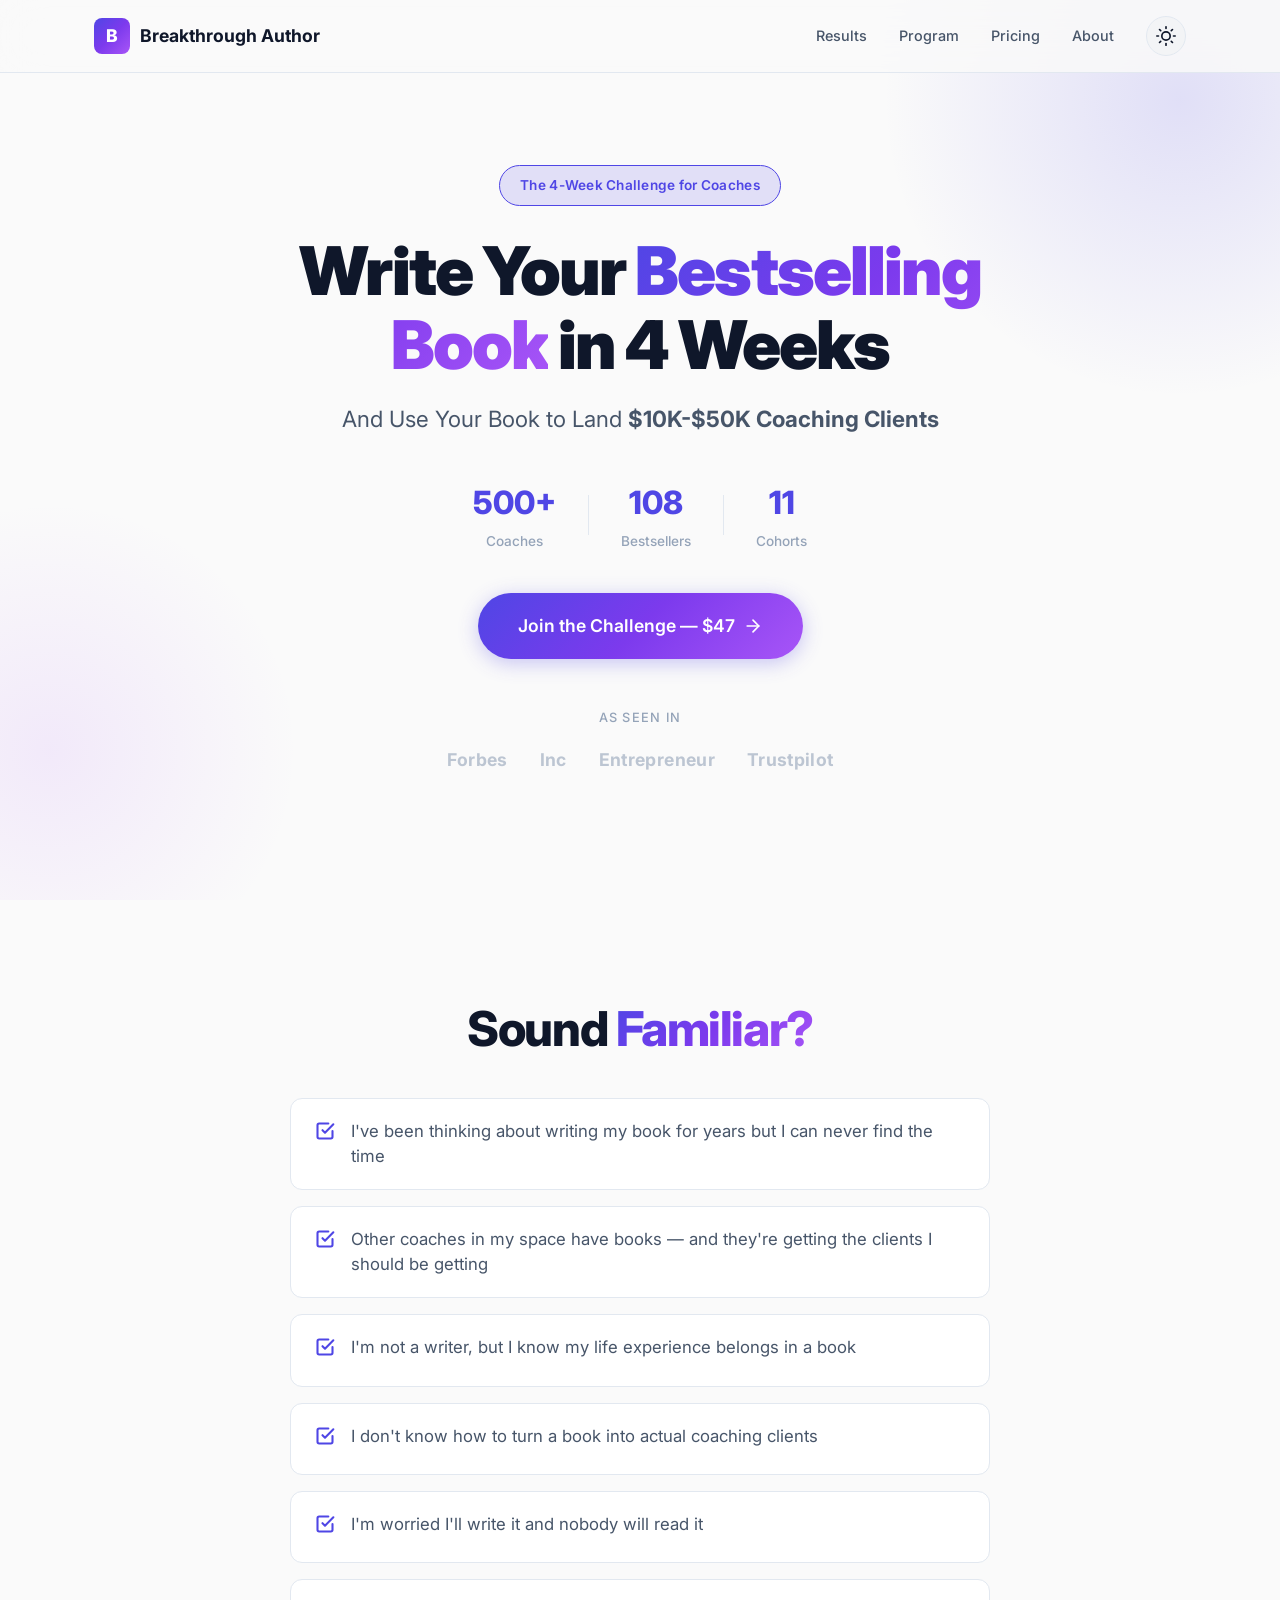
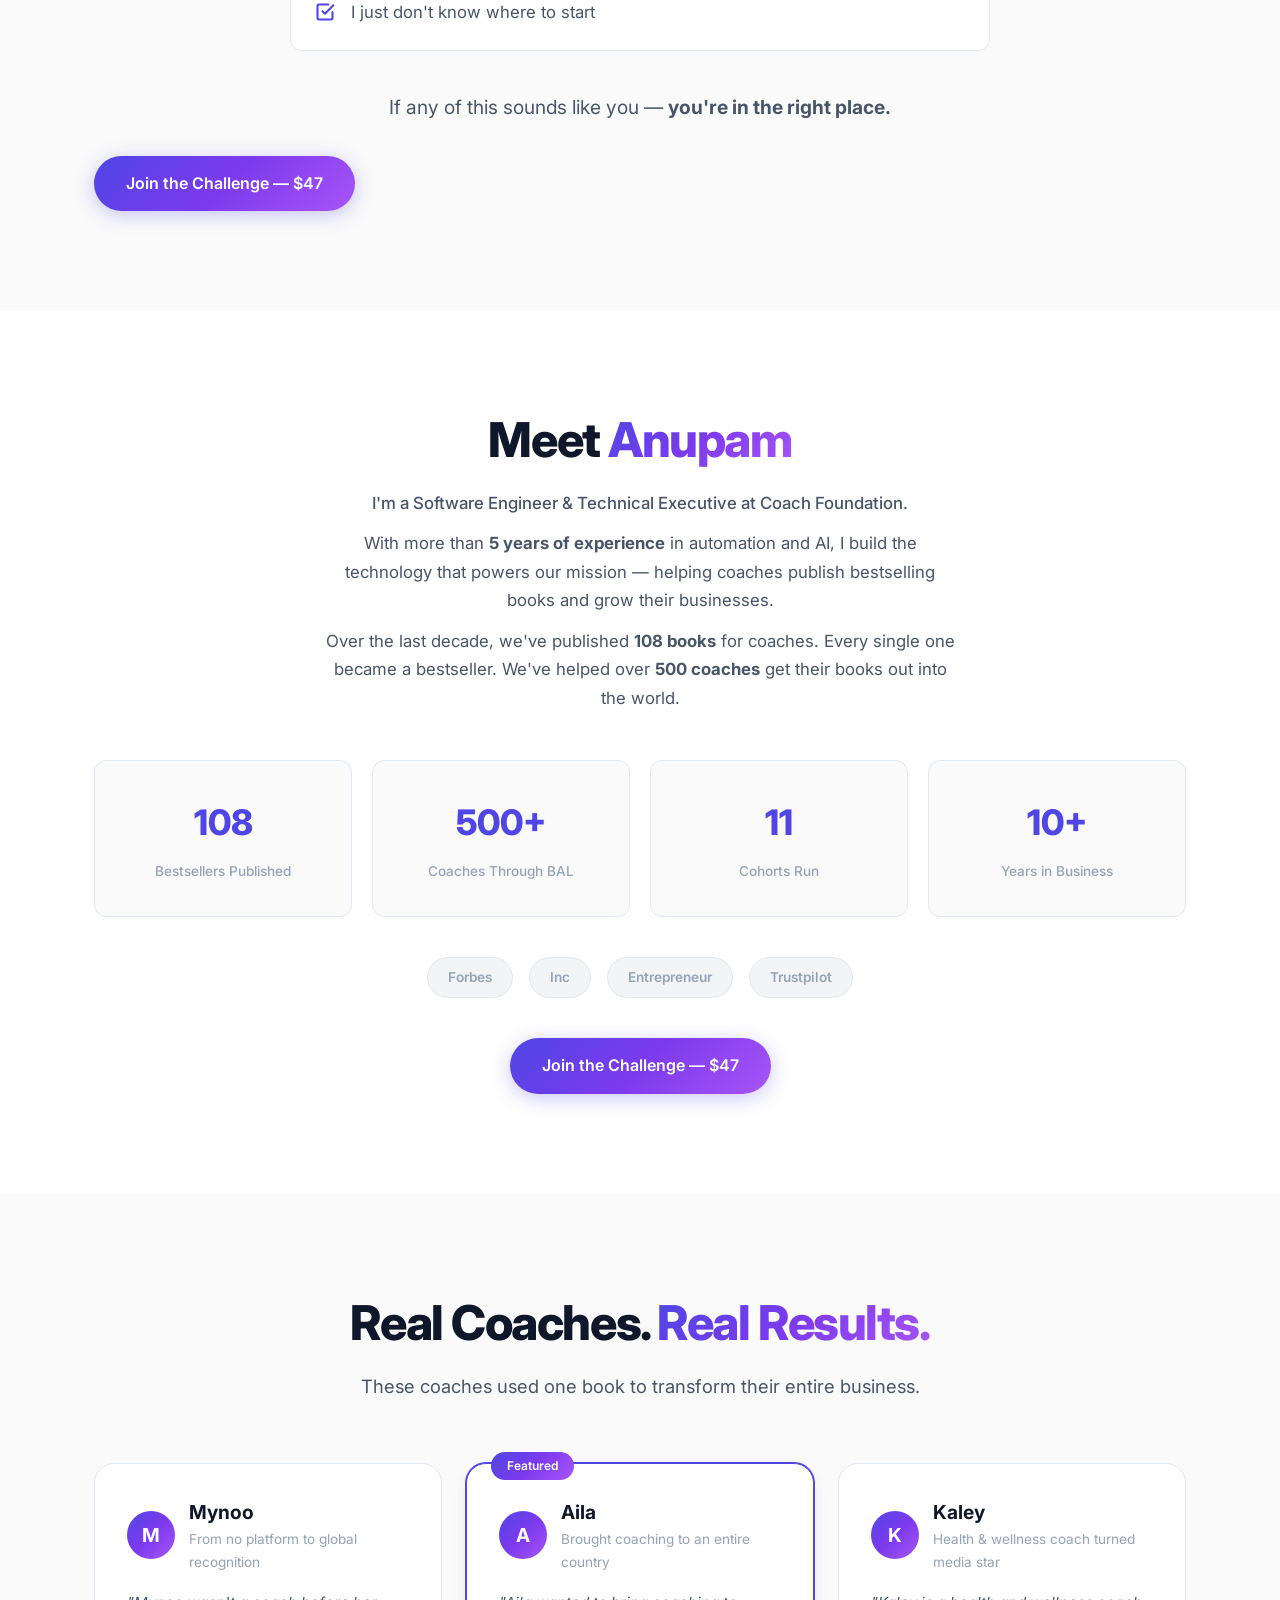
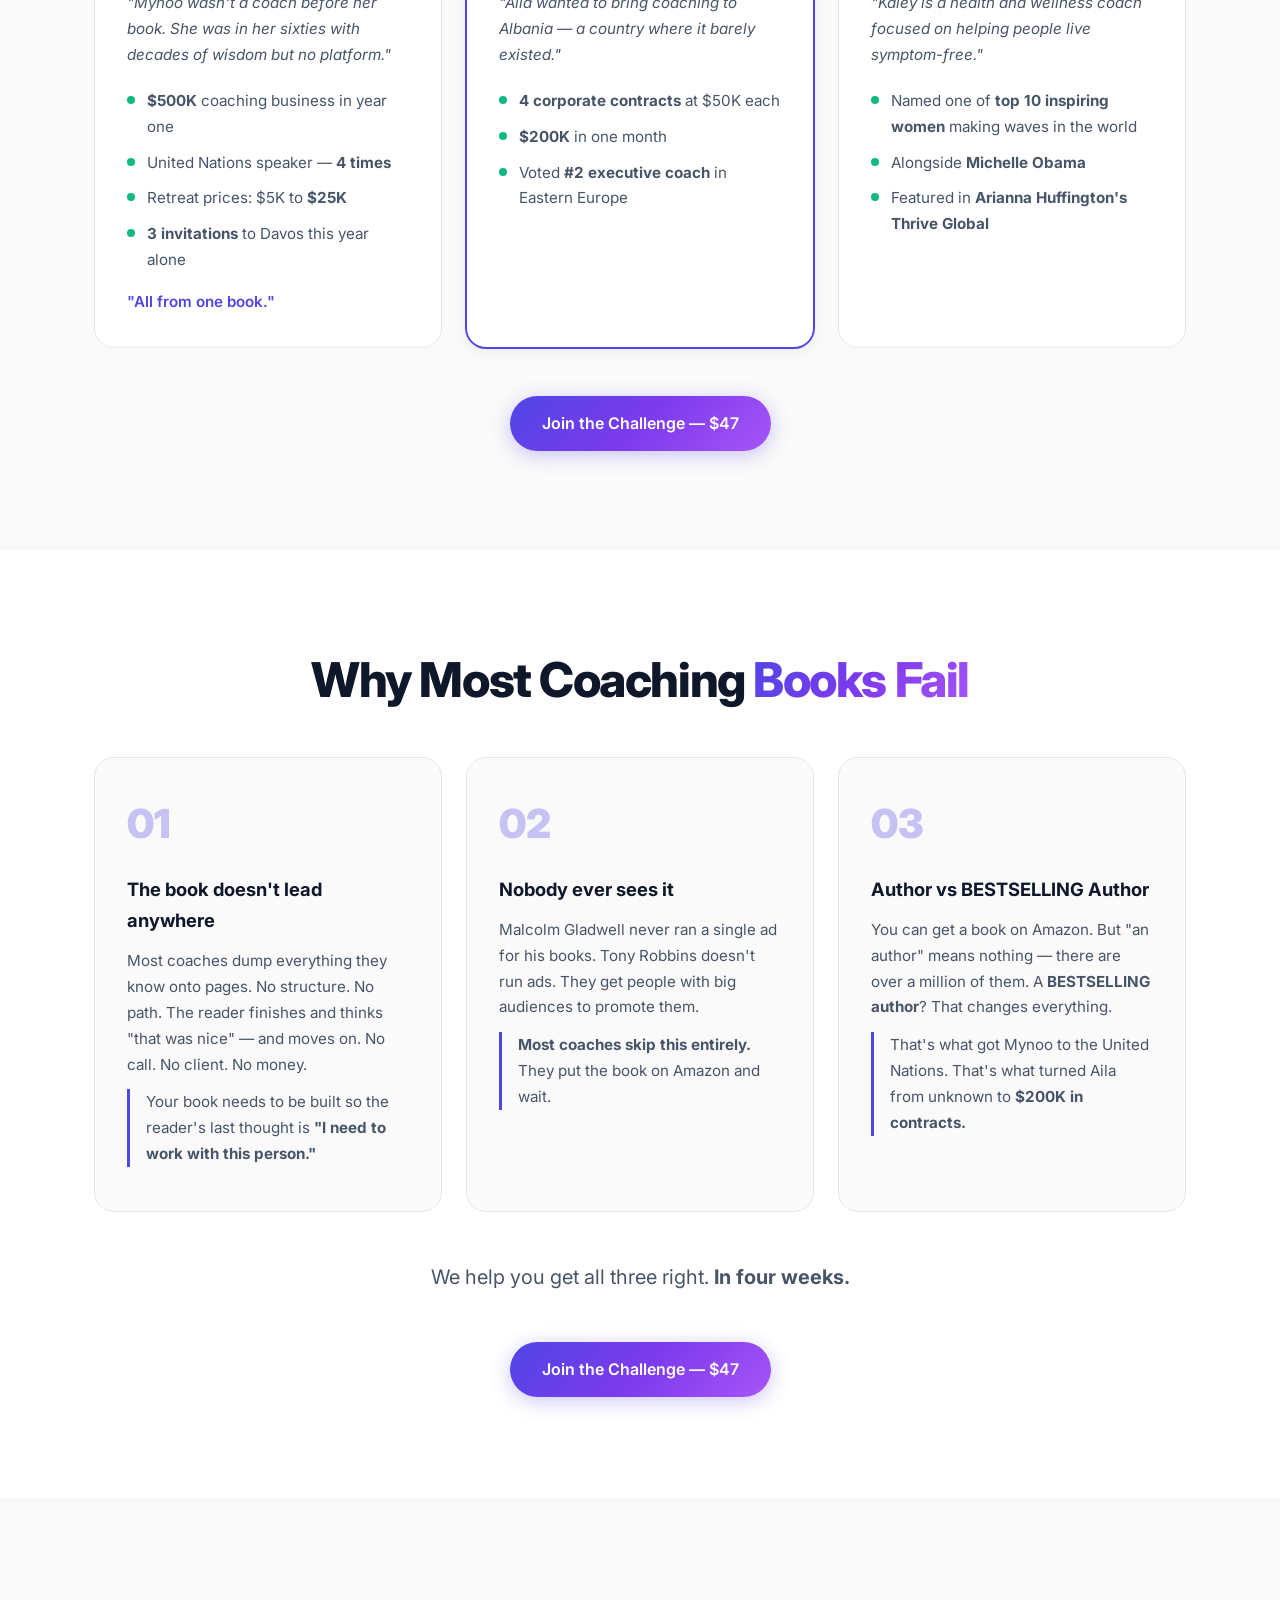
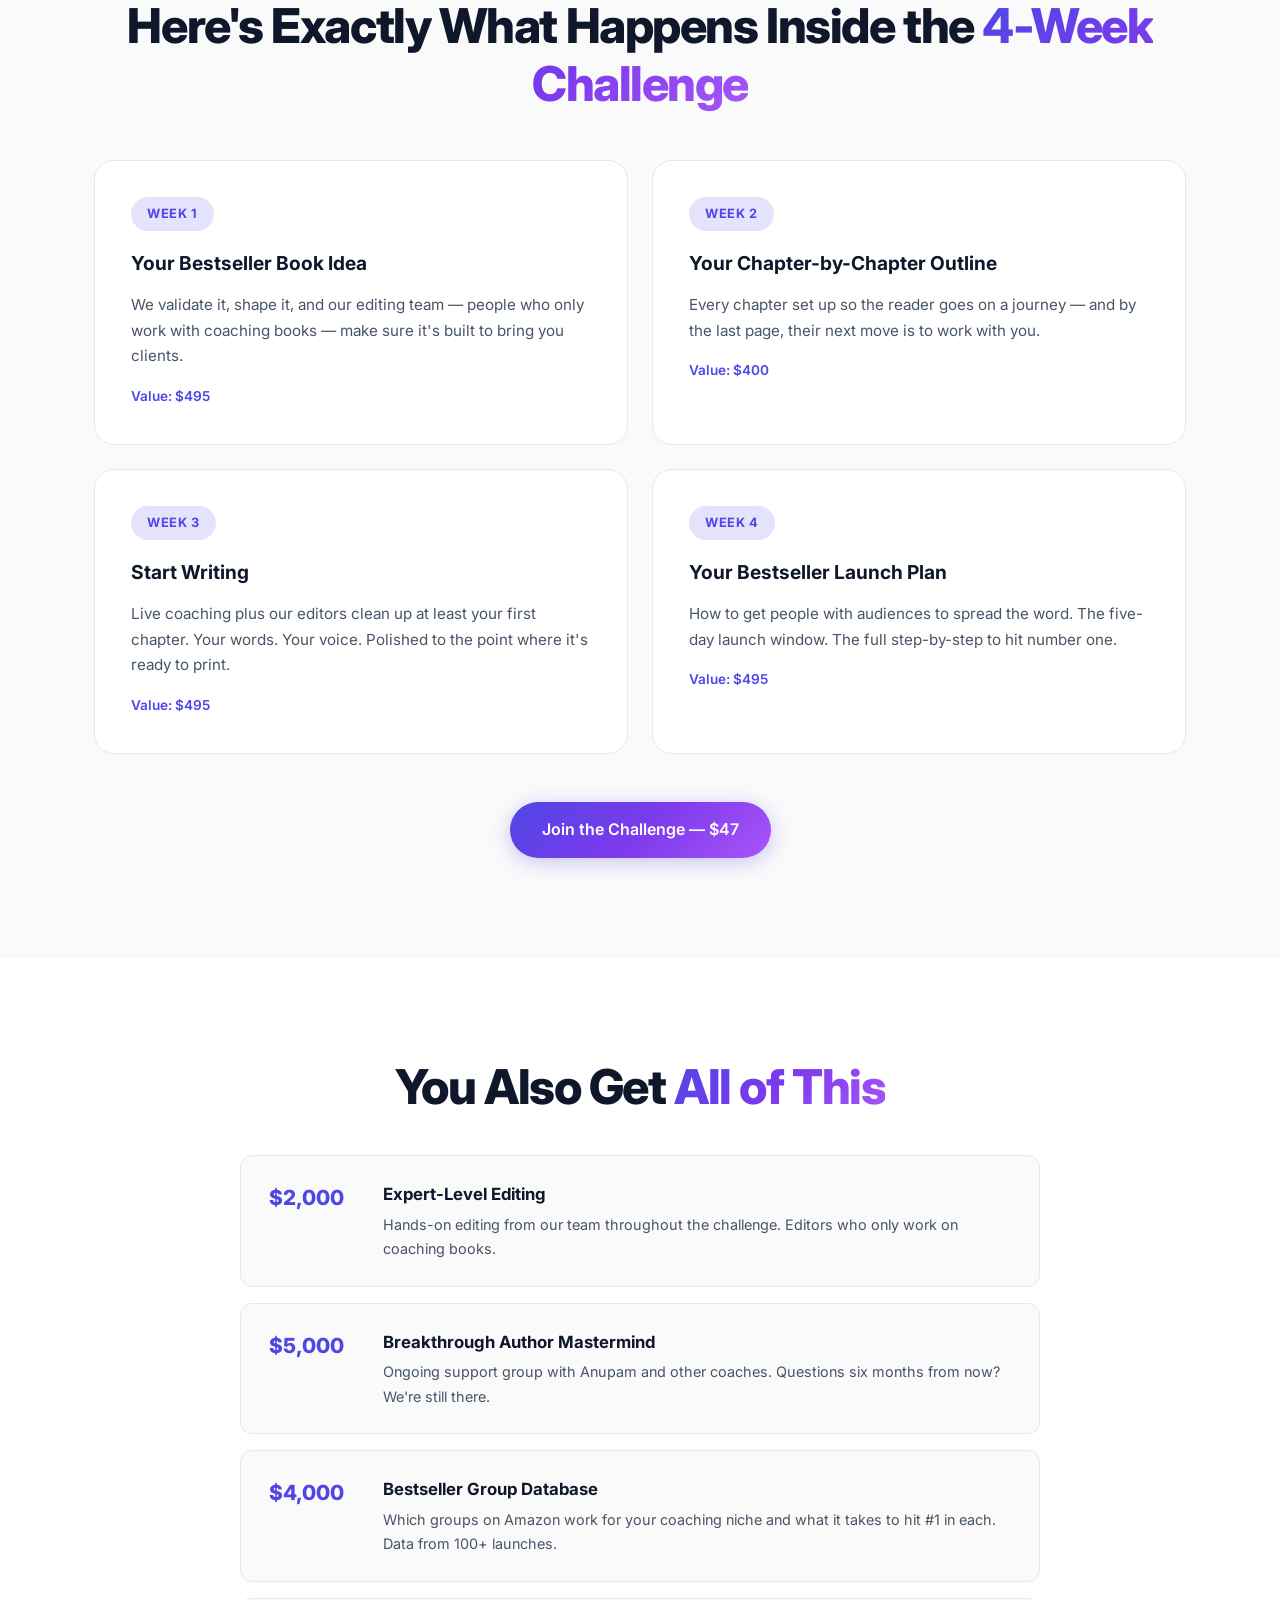
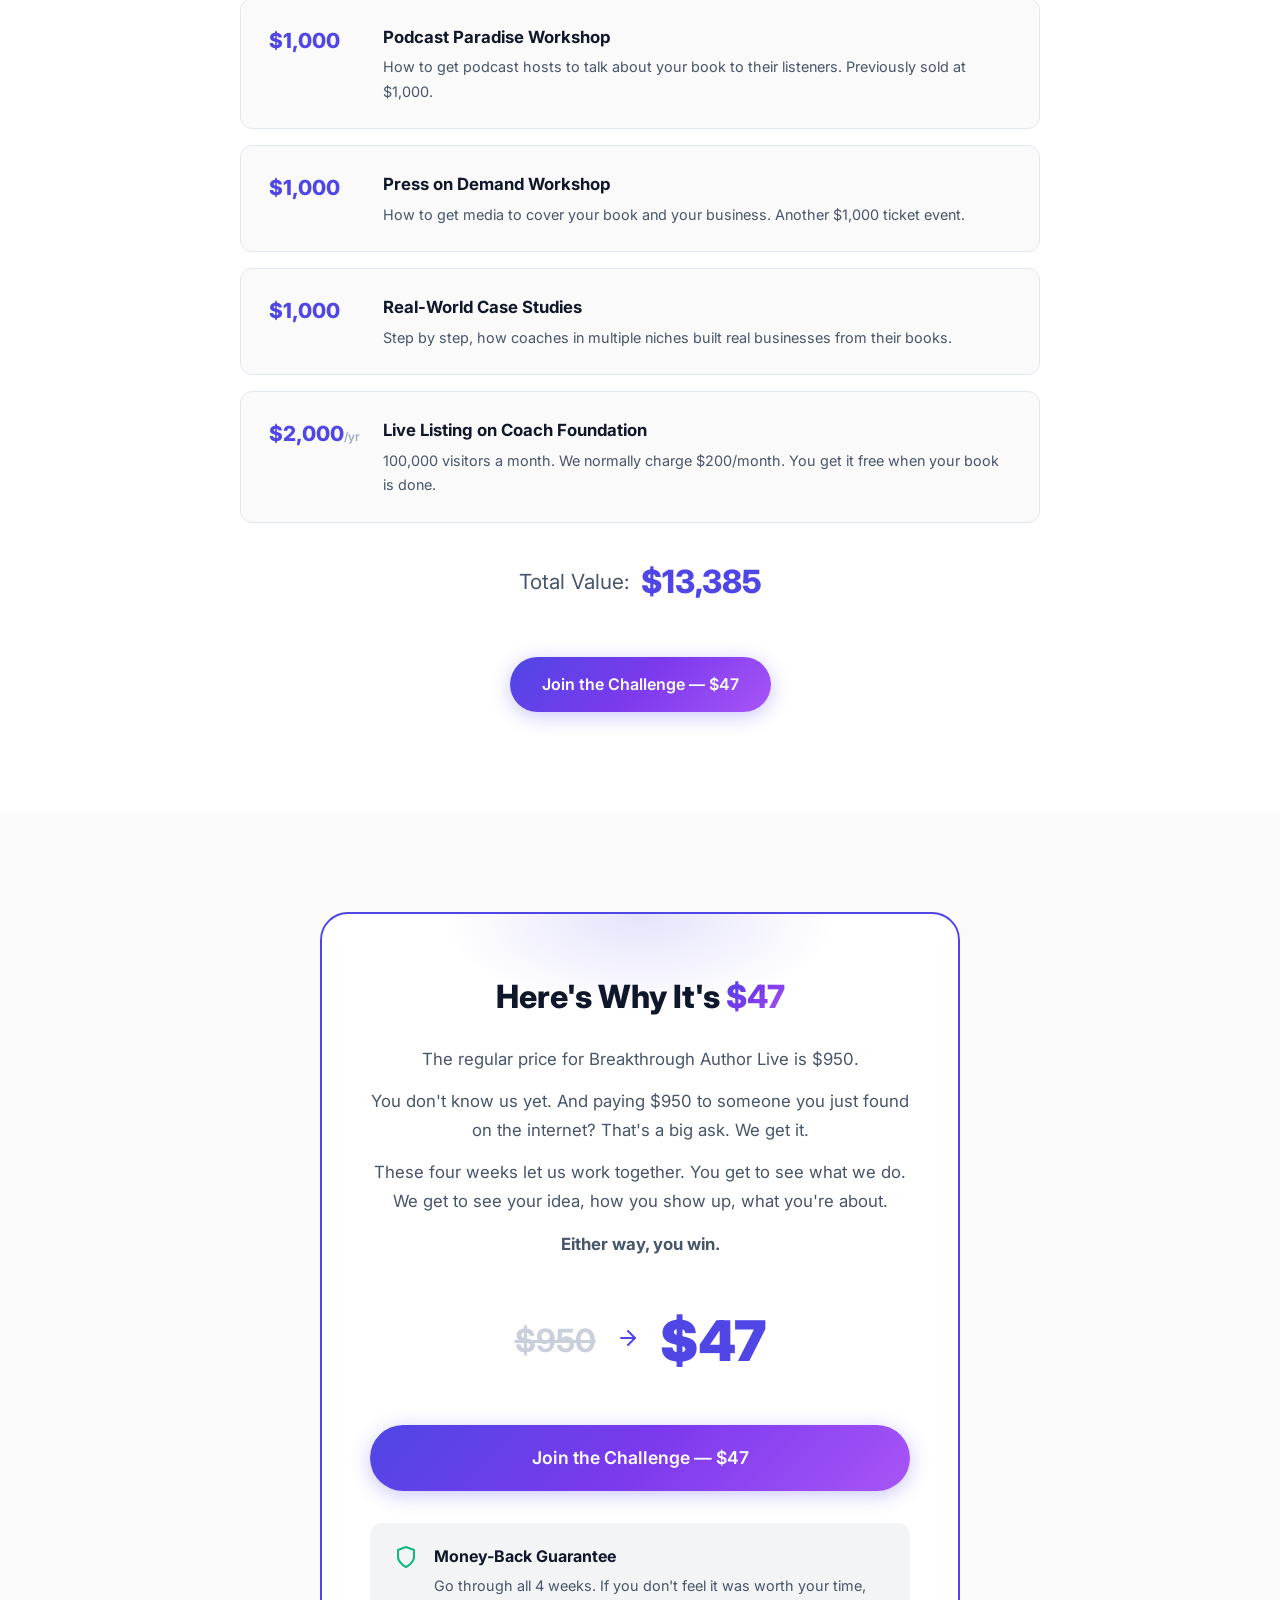
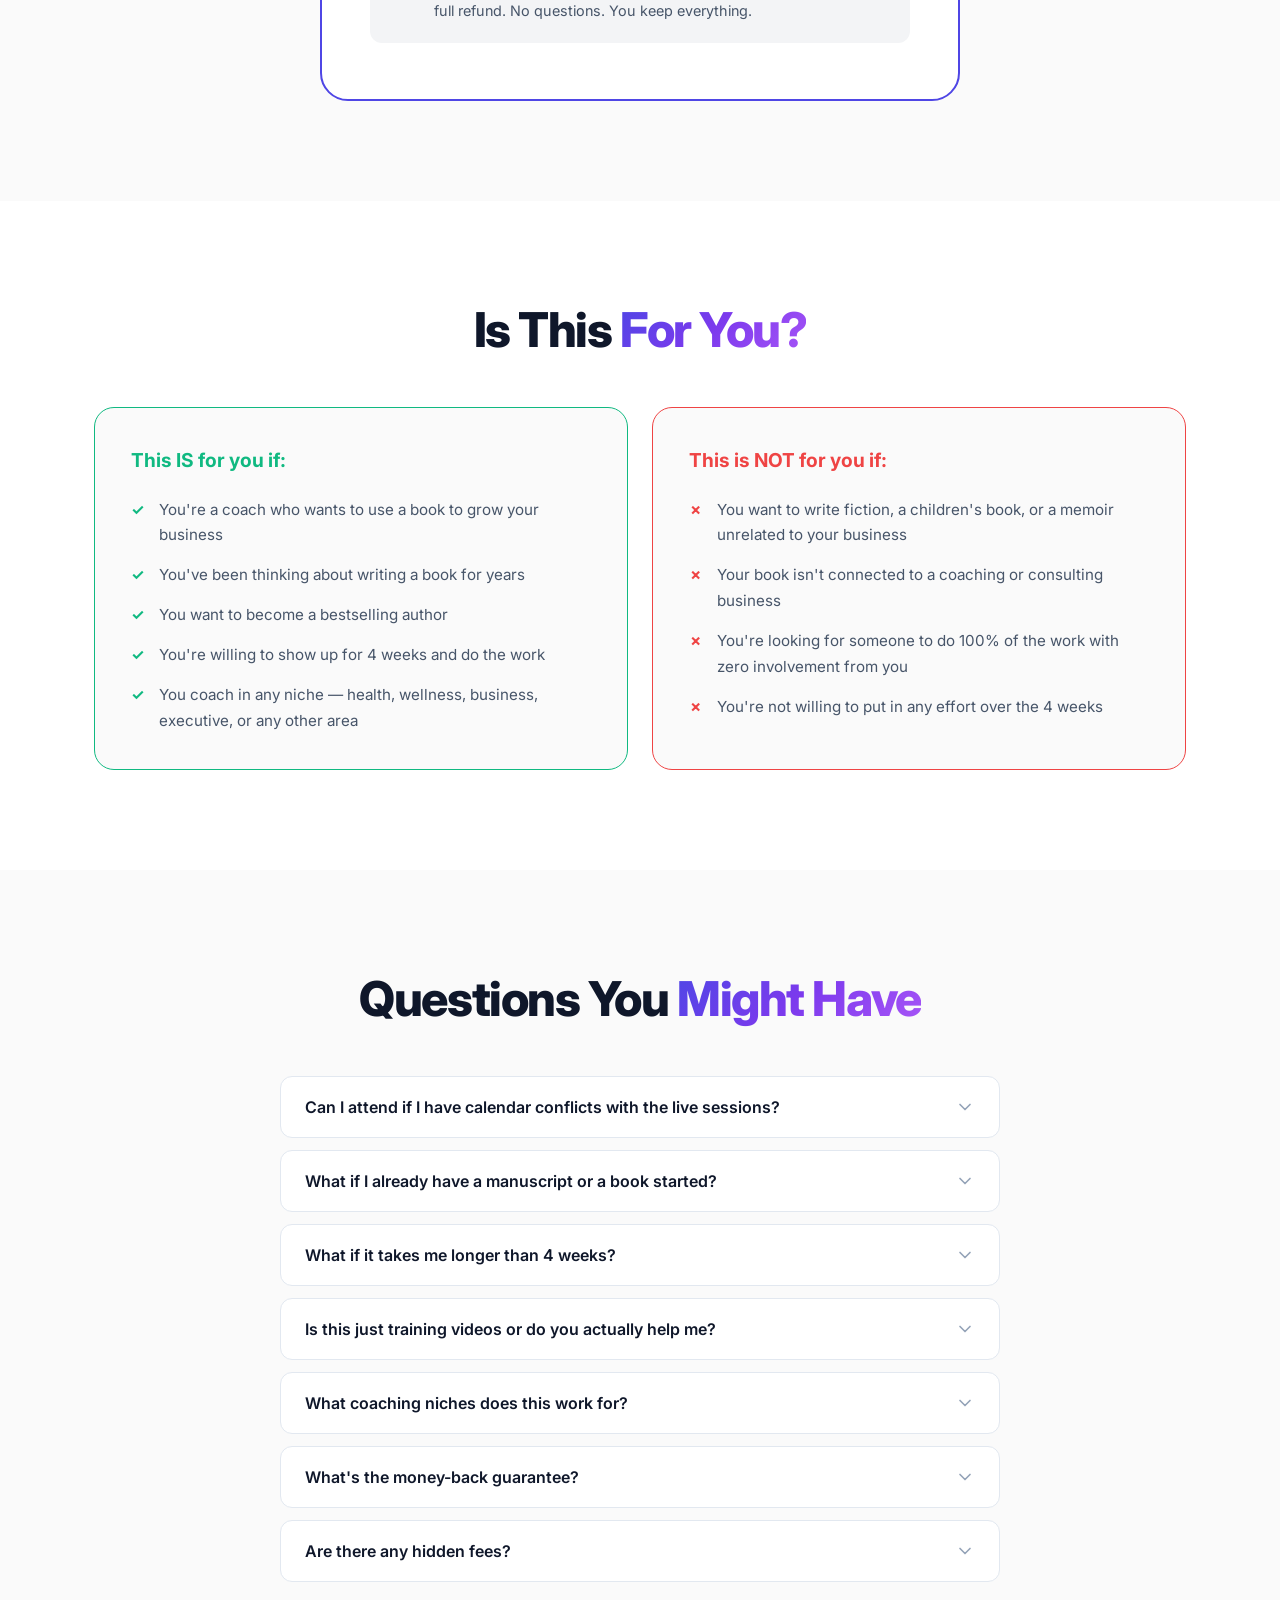
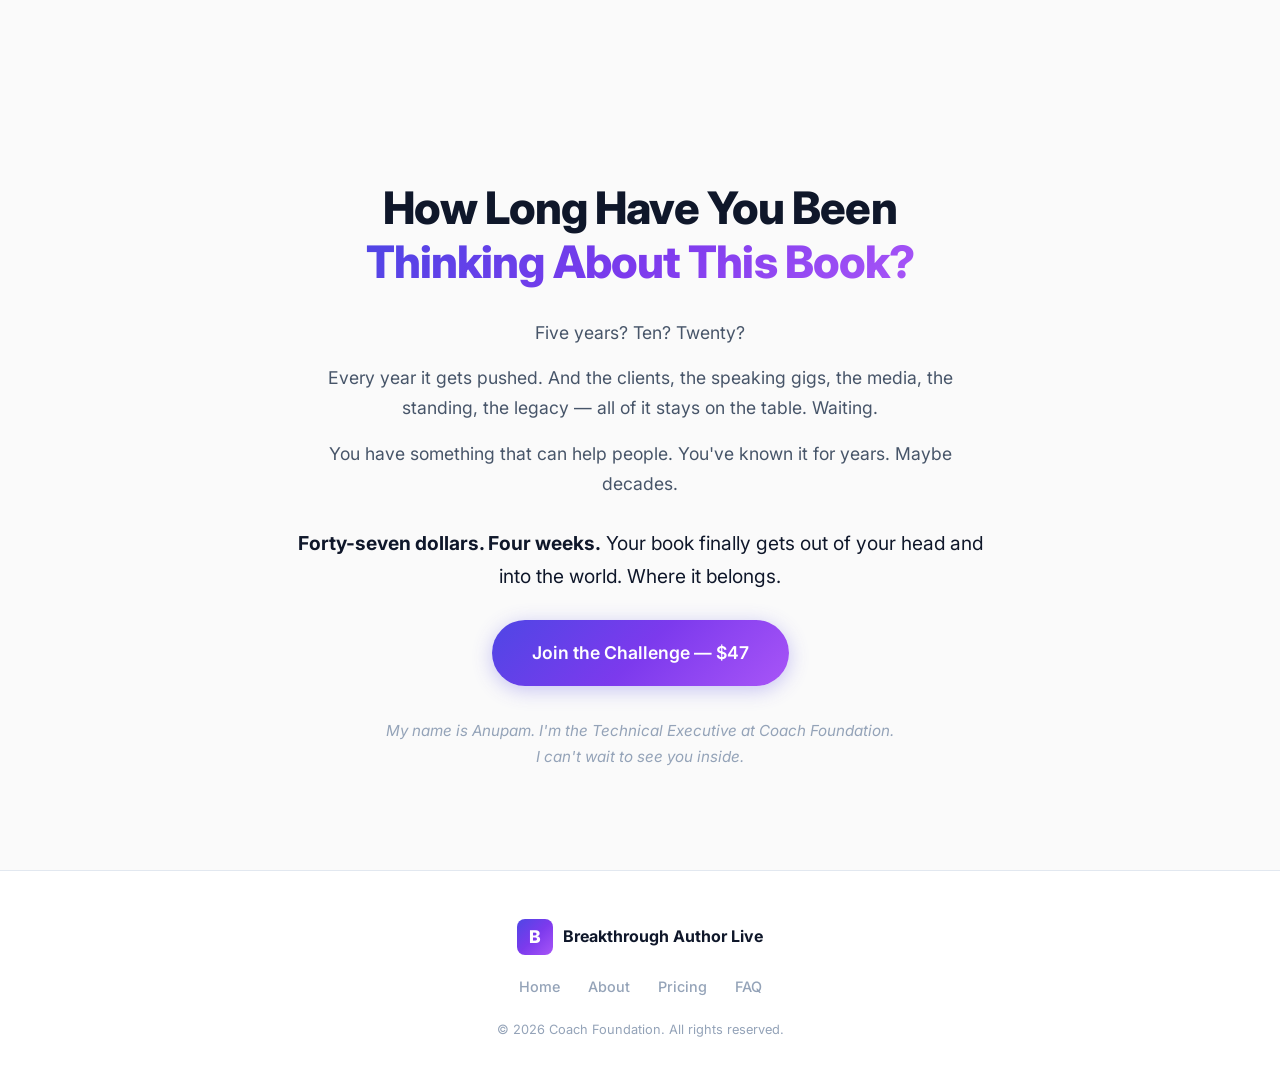
==== commit f3d95c1e: "Replace Sai Blackburn with Anupam and update bio" ====
--- a/index.html
+++ b/index.html
@@ -143,10 +143,10 @@
     <div class="container">
       <div class="credibility-content fade-up">
         <div class="credibility-text">
-          <h2 class="section-title">Meet <span class="gradient-text">Sai Blackburn</span></h2>
-          <p class="credibility-intro">I'm the founder of Coach Foundation.</p>
-          <p>Over the last decade, we've published <strong>108 books</strong> for coaches. Every single one became a bestseller.</p>
-          <p>This is a family business. I built this system for my mother's first book — and it changed her life. Since then, we've helped over <strong>500 coaches</strong> get their books out into the world.</p>
+          <h2 class="section-title">Meet <span class="gradient-text">Anupam</span></h2>
+          <p class="credibility-intro">I'm a Software Engineer & Technical Executive at Coach Foundation.</p>
+          <p>With more than <strong>5 years of experience</strong> in automation and AI, I build the technology that powers our mission — helping coaches publish bestselling books and grow their businesses.</p>
+          <p>Over the last decade, we've published <strong>108 books</strong> for coaches. Every single one became a bestseller. We've helped over <strong>500 coaches</strong> get their books out into the world.</p>
         </div>
         <div class="stats-grid">
           <div class="stat-card">
@@ -320,7 +320,7 @@
           <div class="bonus-value">$5,000</div>
           <div class="bonus-info">
             <h3>Breakthrough Author Mastermind</h3>
-            <p>Ongoing support group with Sai and other coaches. Questions six months from now? We're still there.</p>
+            <p>Ongoing support group with Anupam and other coaches. Questions six months from now? We're still there.</p>
           </div>
         </div>
         <div class="bonus-item fade-up">
@@ -508,7 +508,7 @@
         <p class="final-text">You have something that can help people. You've known it for years. Maybe decades.</p>
         <p class="final-highlight"><strong>Forty-seven dollars. Four weeks.</strong> Your book finally gets out of your head and into the world. Where it belongs.</p>
         <a href="#" class="btn btn-primary btn-lg pulse-btn">Join the Challenge — $47</a>
-        <p class="final-signature">My name is Sai Blackburn. This is a family business.<br>I can't wait to see you inside.</p>
+        <p class="final-signature">My name is Anupam. I'm the Technical Executive at Coach Foundation.<br>I can't wait to see you inside.</p>
       </div>
     </div>
   </section>
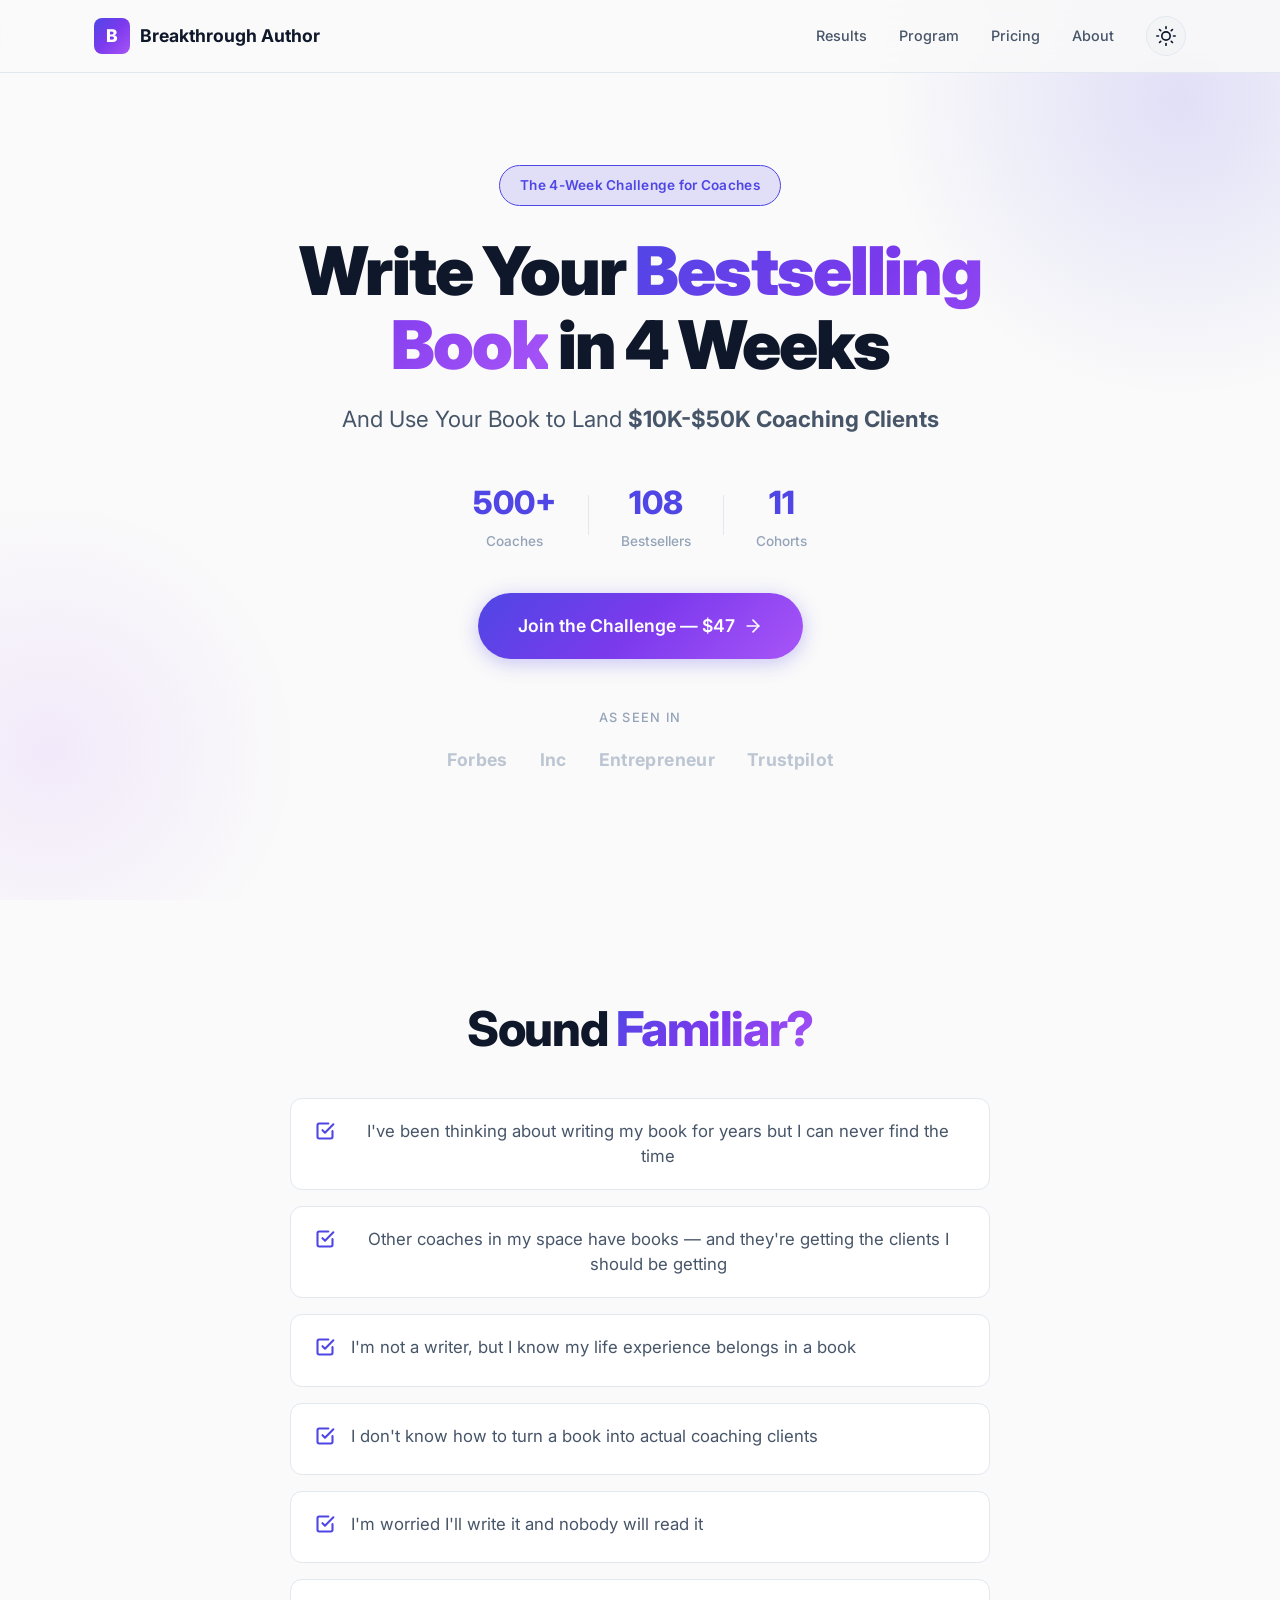
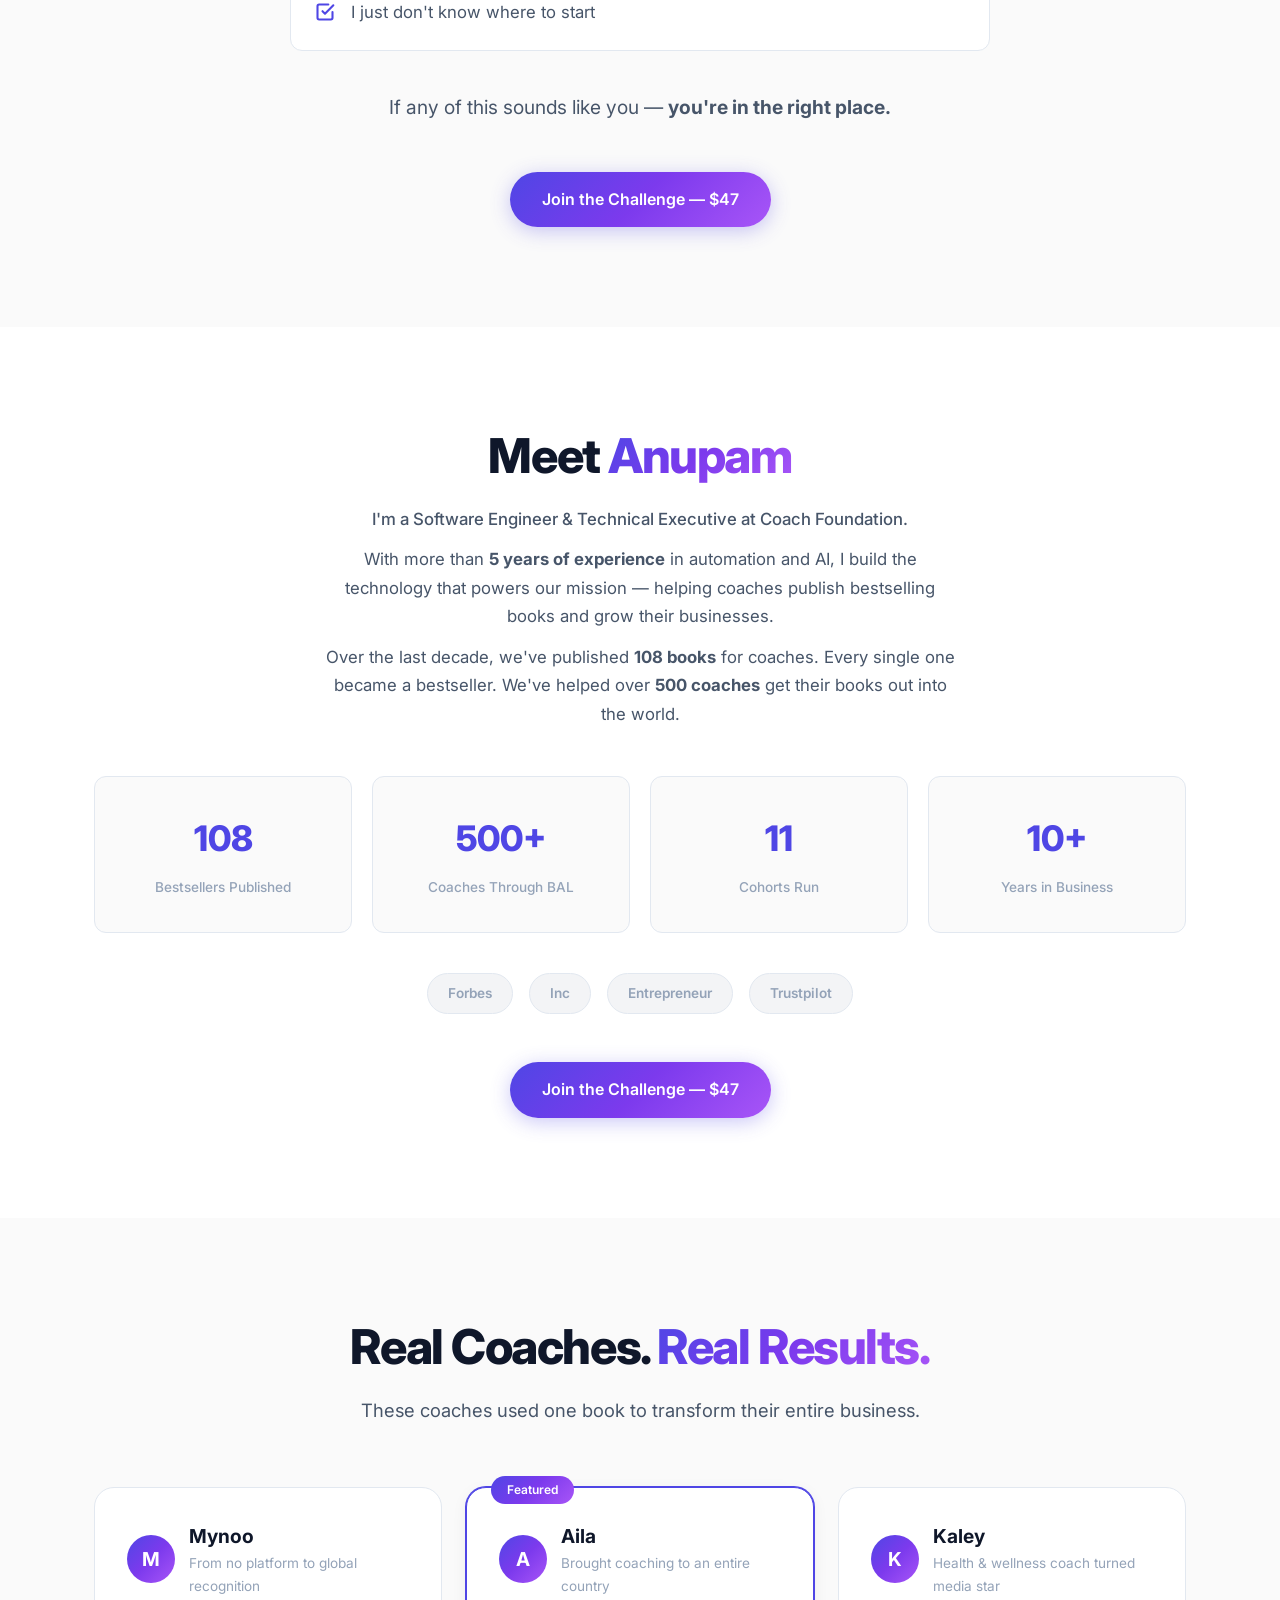
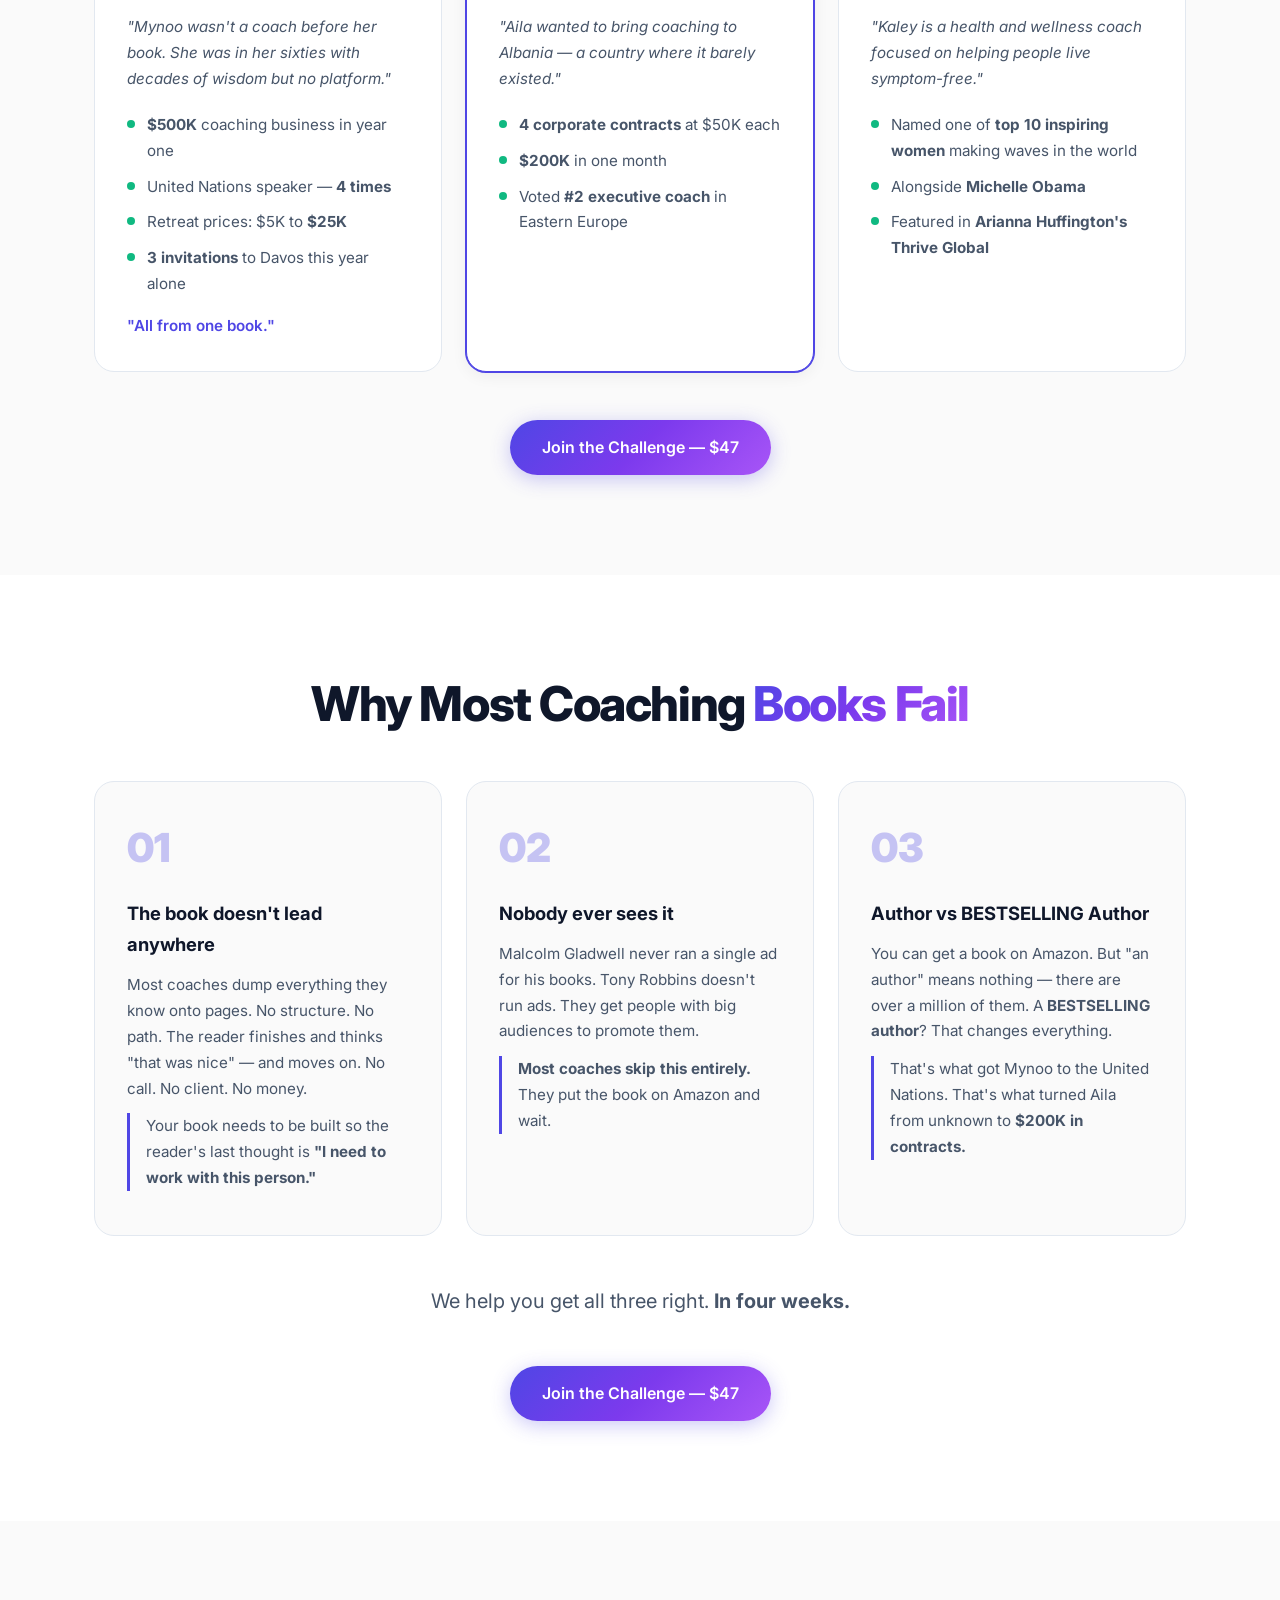
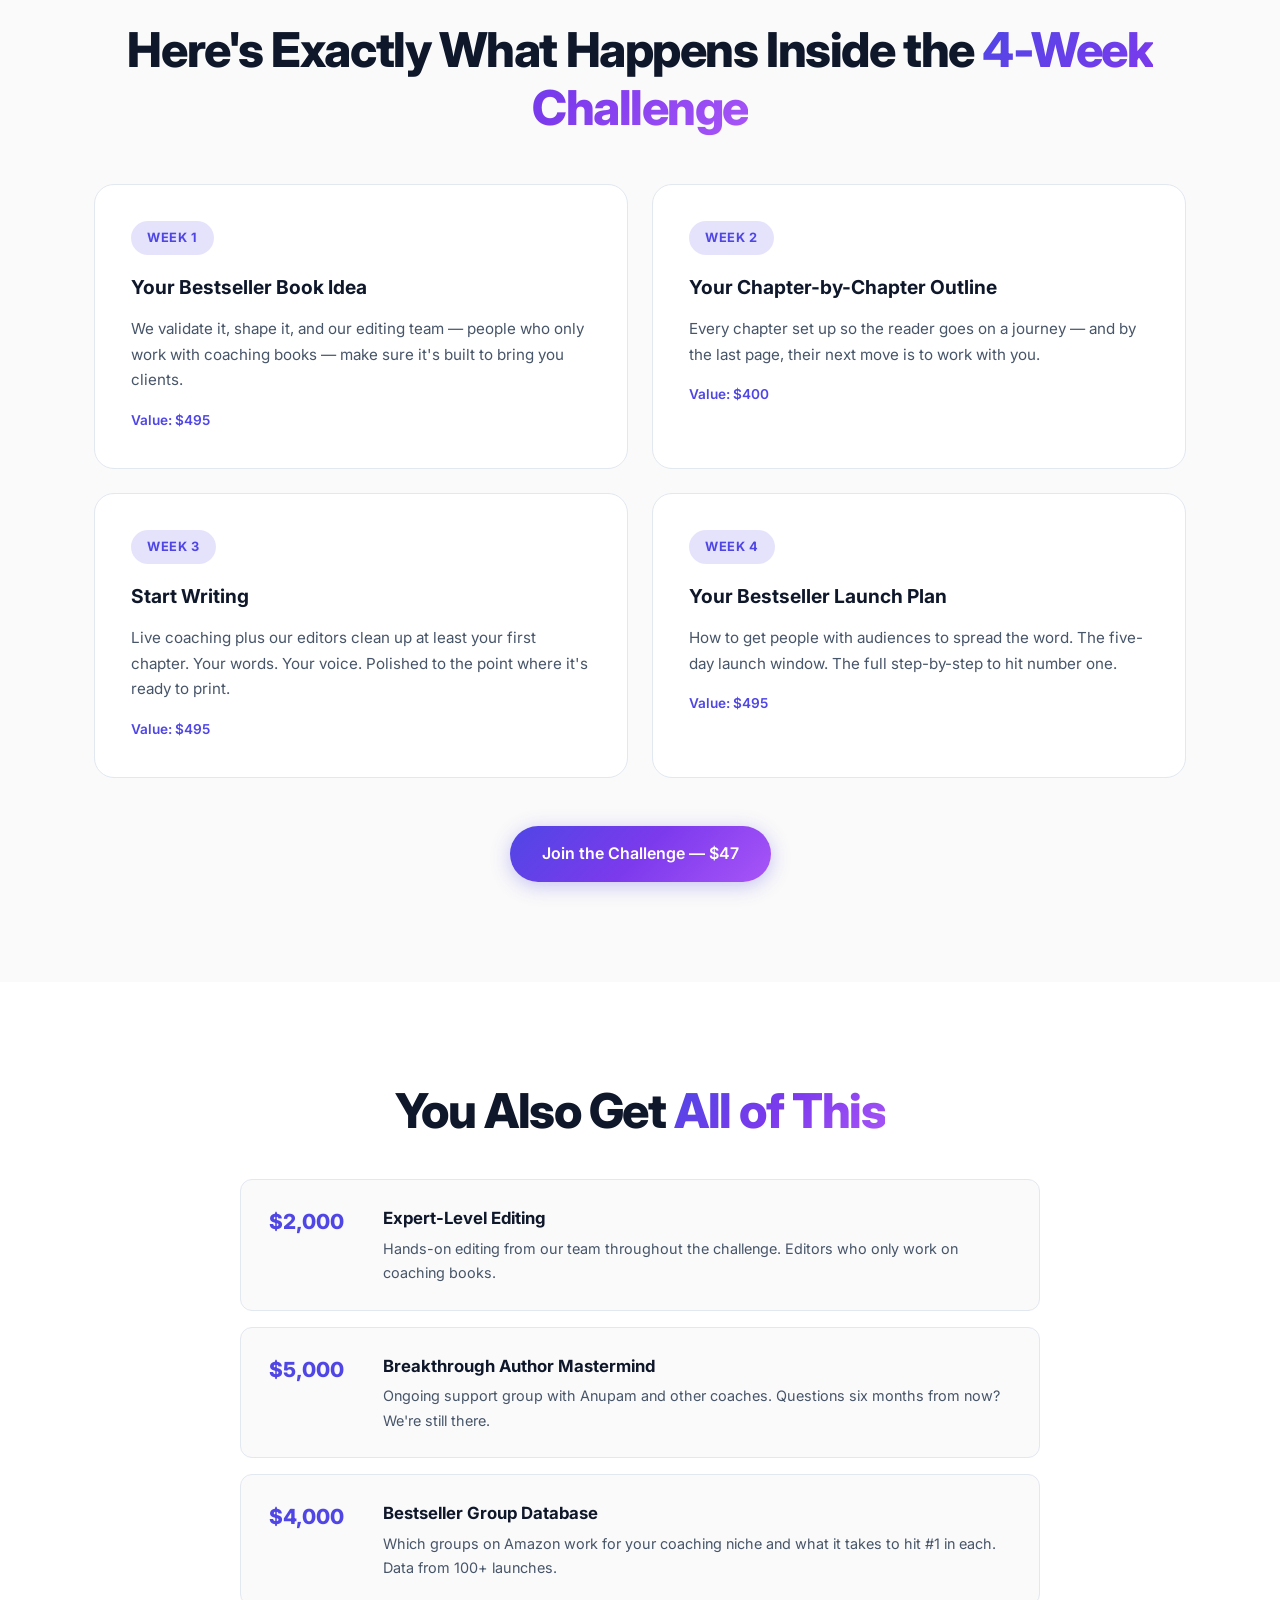
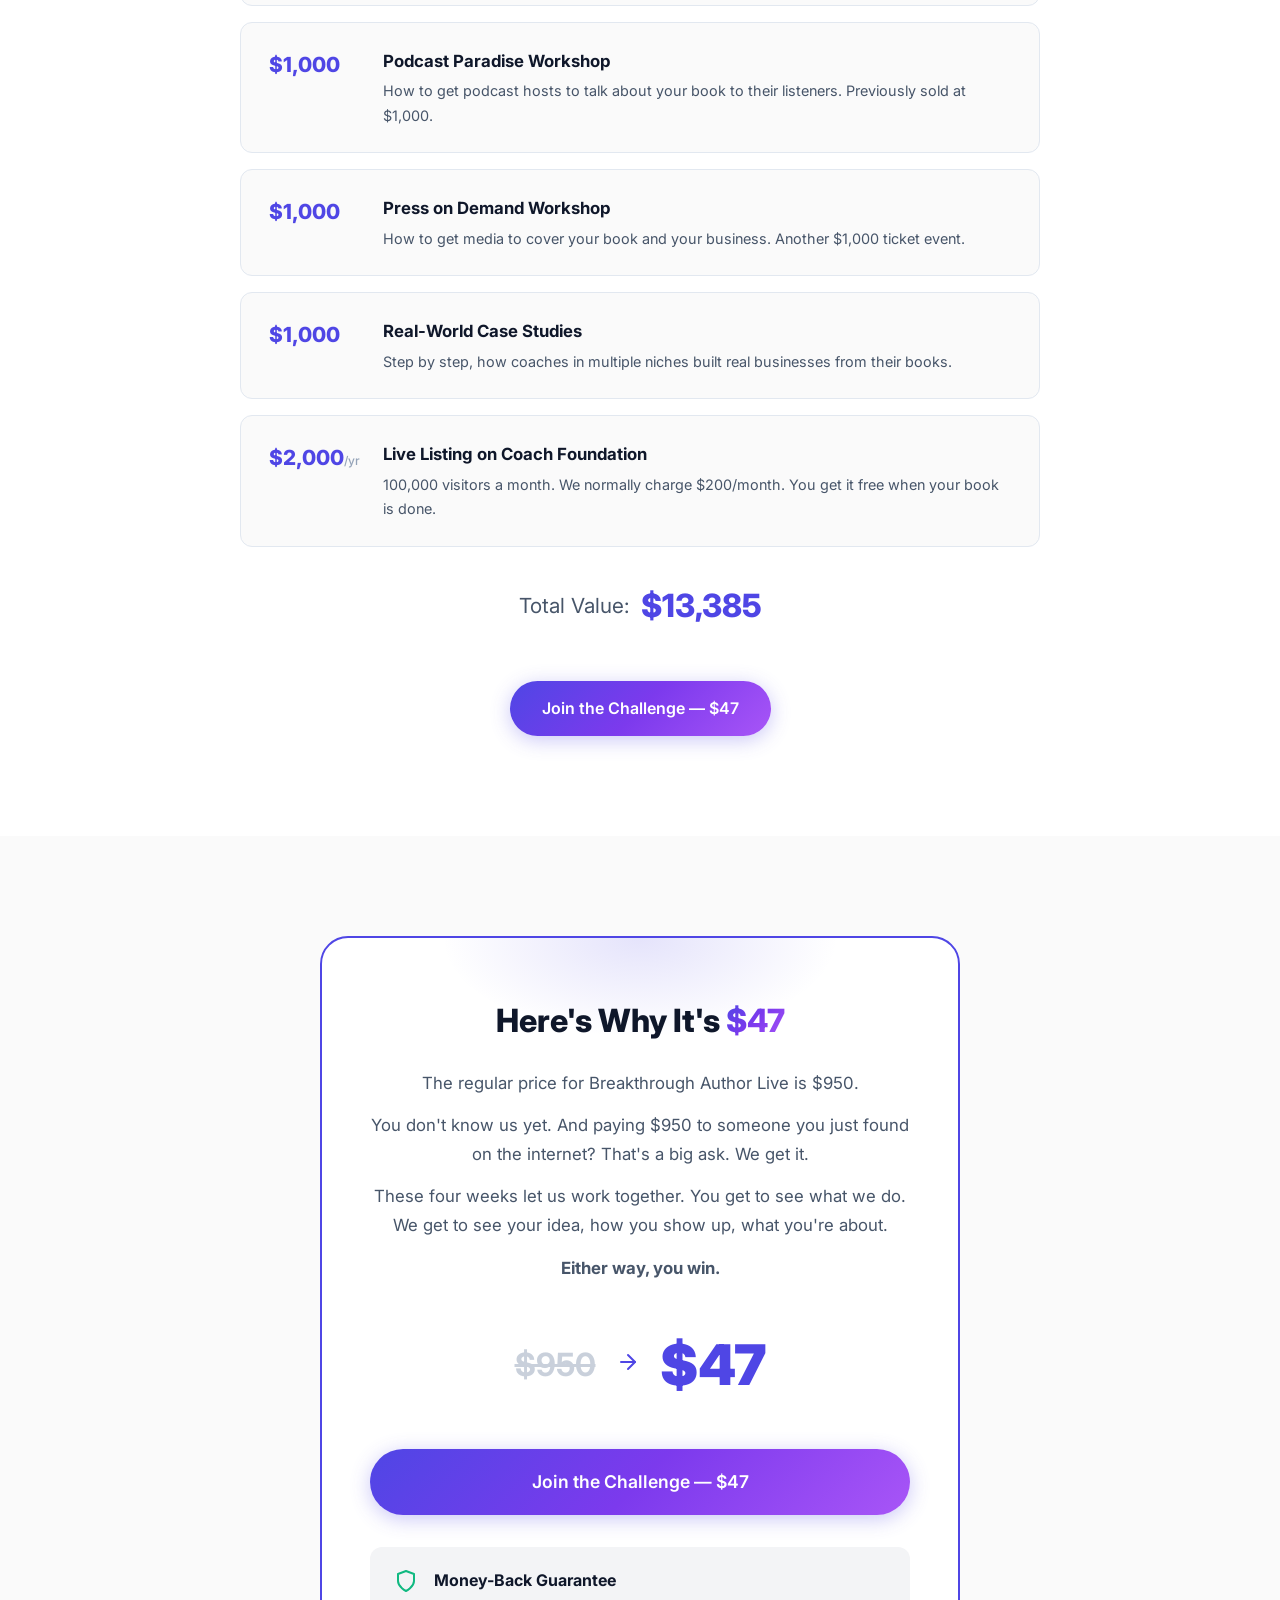
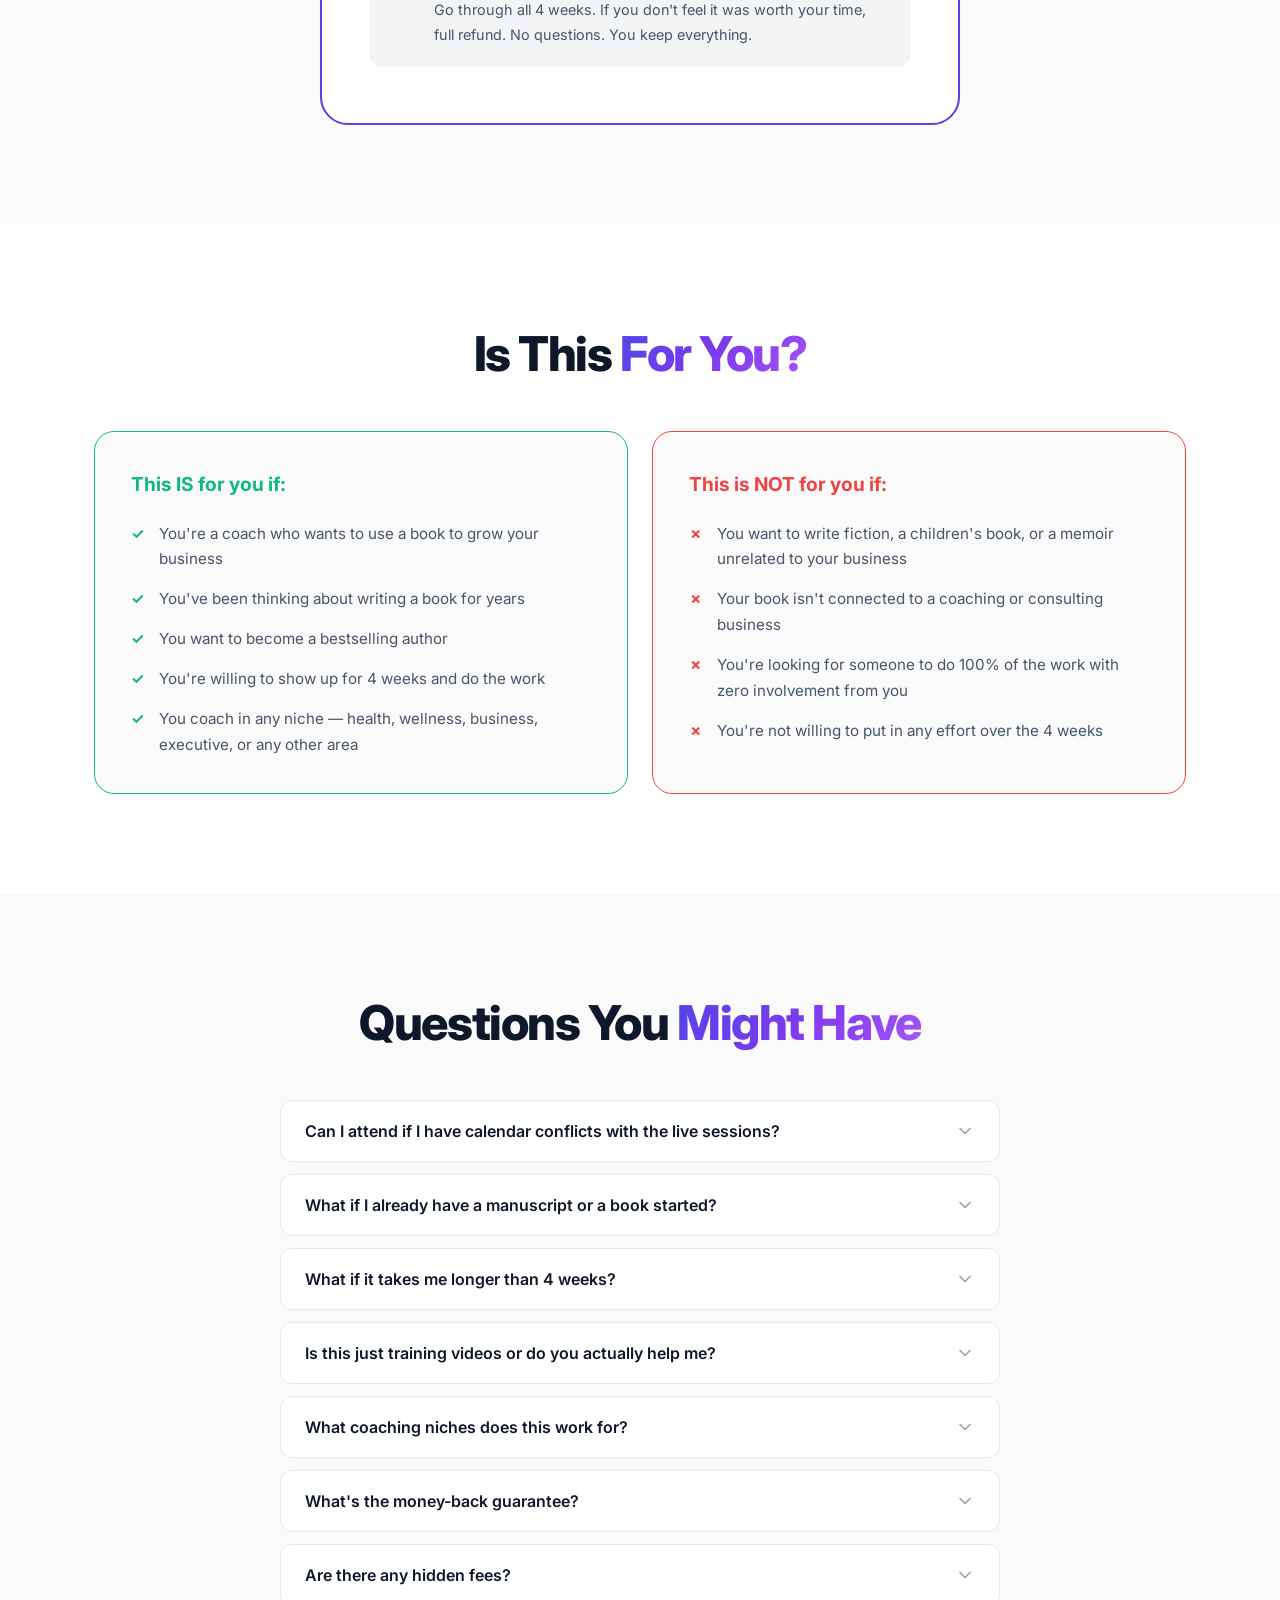
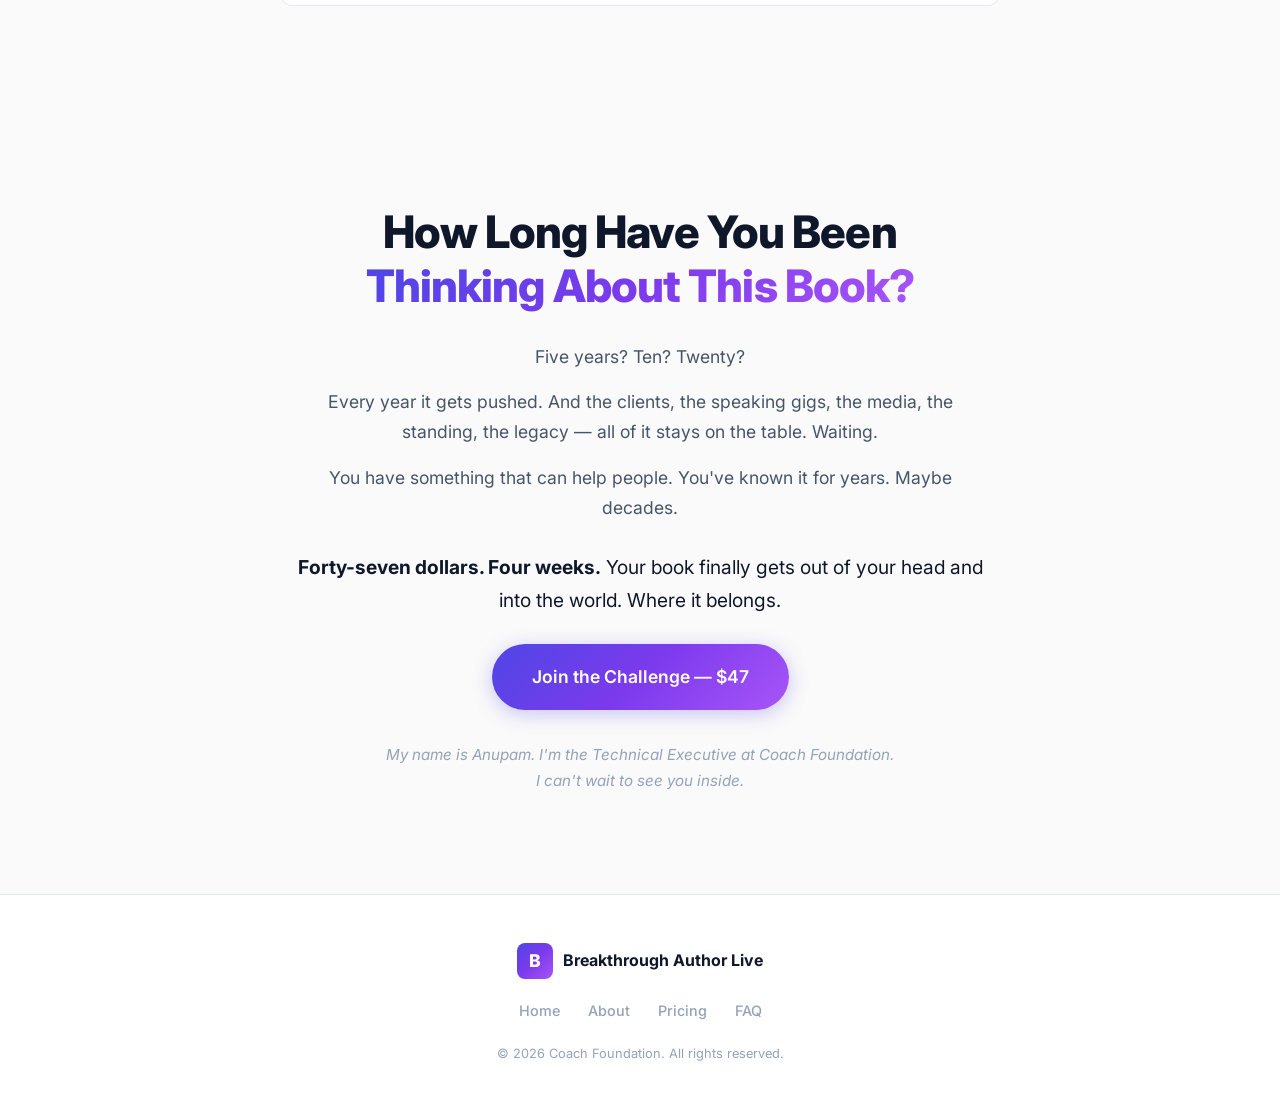
==== commit 905556f4: "Wrap standalone CTA buttons in center-cta div for proper centering" ====
--- a/index.html
+++ b/index.html
@@ -133,7 +133,9 @@
           </div>
         </div>
         <p class="familiar-closing">If any of this sounds like you — <strong>you're in the right place.</strong></p>
-        <a href="#pricing" class="btn btn-primary">Join the Challenge — $47</a>
+        <div class="center-cta">
+          <a href="#pricing" class="btn btn-primary">Join the Challenge — $47</a>
+        </div>
       </div>
     </div>
   </section>
@@ -172,7 +174,9 @@
           <span class="badge">Entrepreneur</span>
           <span class="badge">Trustpilot</span>
         </div>
-        <a href="#pricing" class="btn btn-primary">Join the Challenge — $47</a>
+        <div class="center-cta">
+          <a href="#pricing" class="btn btn-primary">Join the Challenge — $47</a>
+        </div>
       </div>
     </div>
   </section>
--- a/css/style.css
+++ b/css/style.css
@@ -331,8 +331,13 @@
   50% { box-shadow: 0 4px 40px rgba(79, 70, 229, 0.5); }
 }
 
+.center-cta,
+.section-content,
+.credibility-content {
+  text-align: center;
+}
+
 .center-cta {
-  text-align: center;
   margin-top: 48px;
 }
 
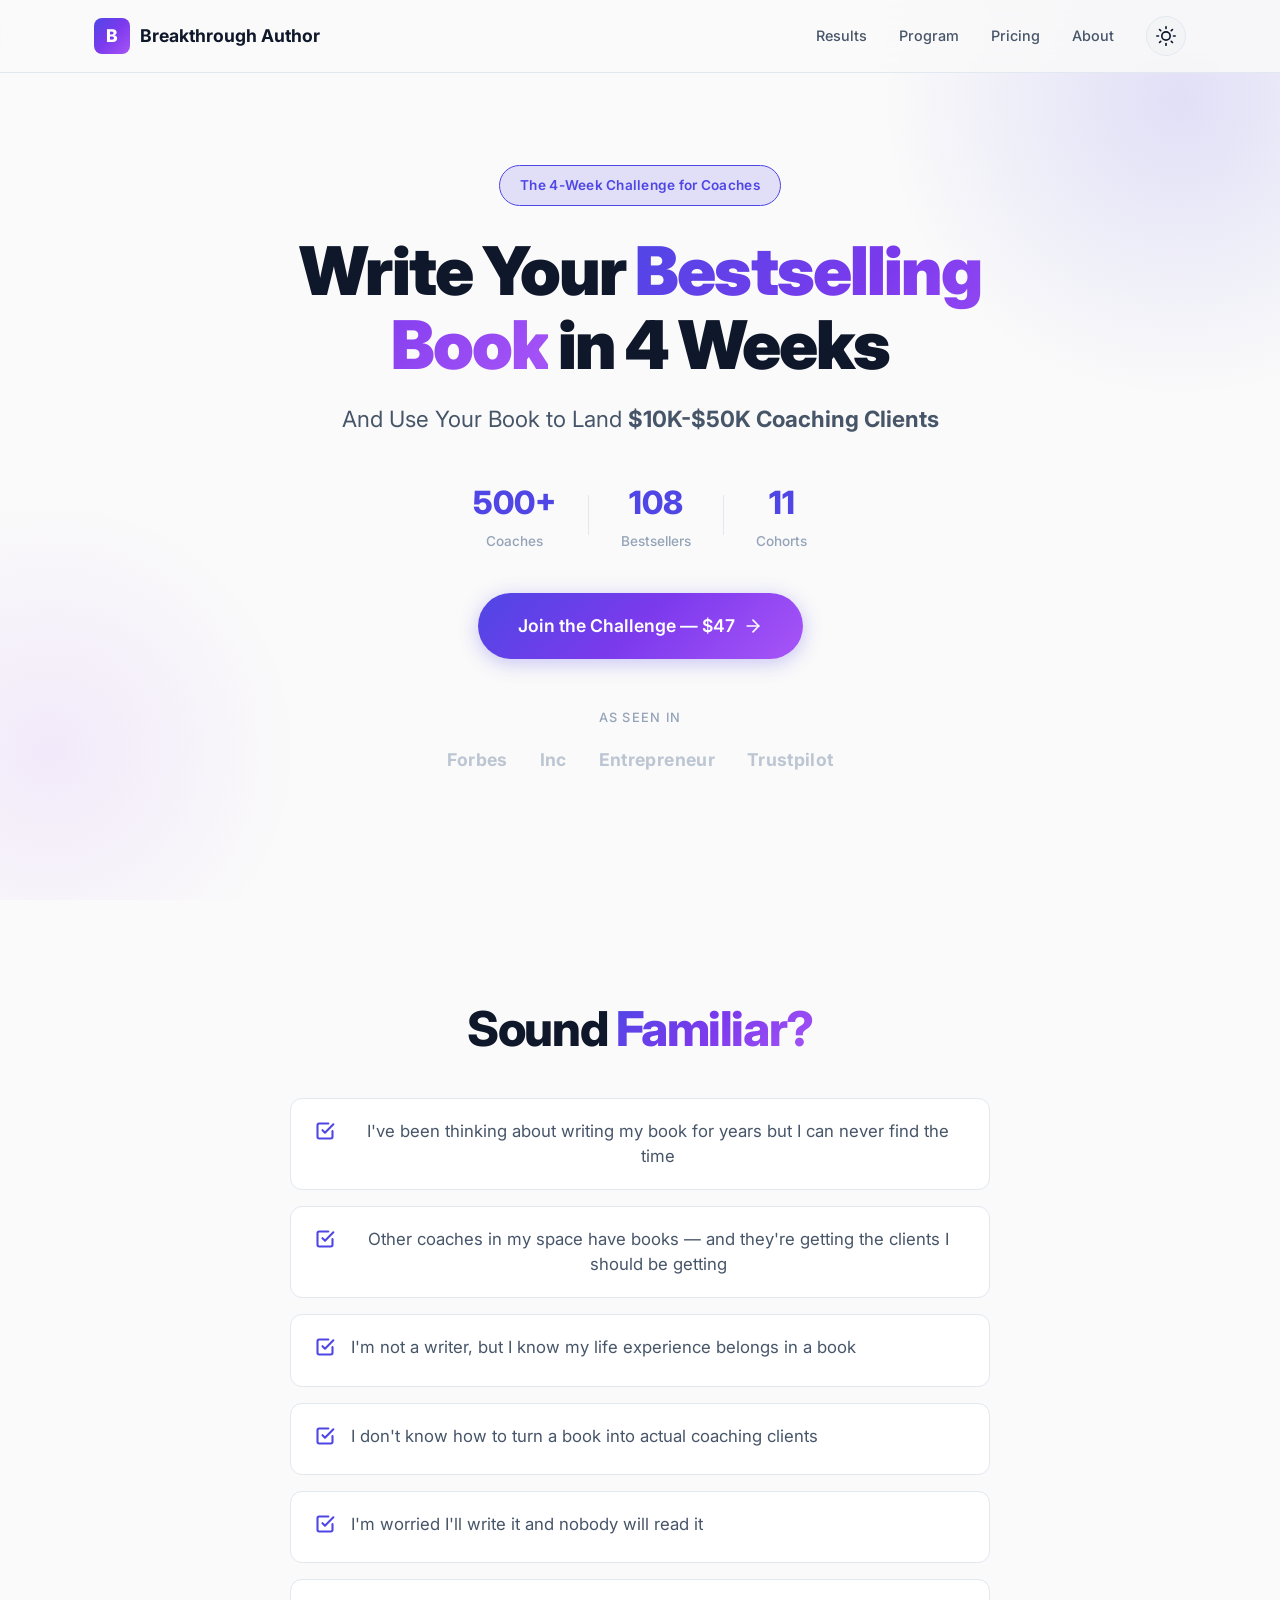
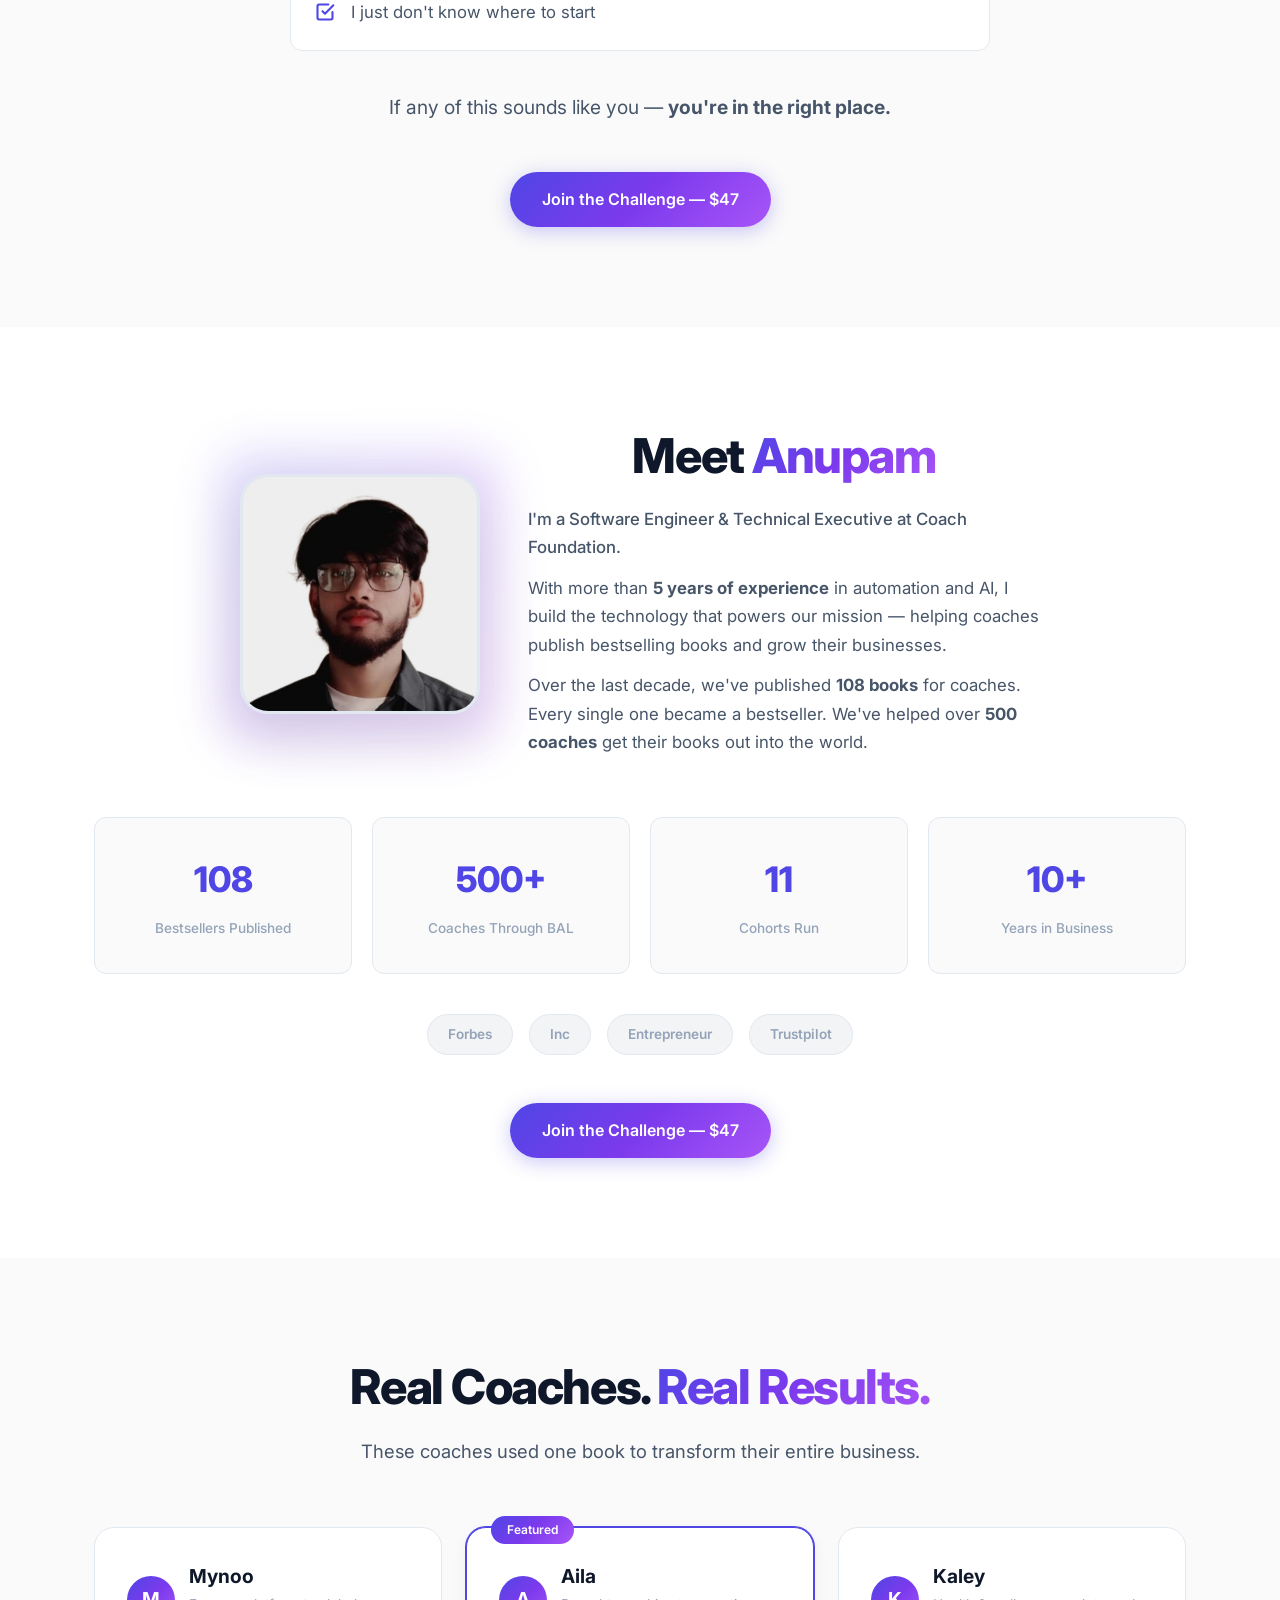
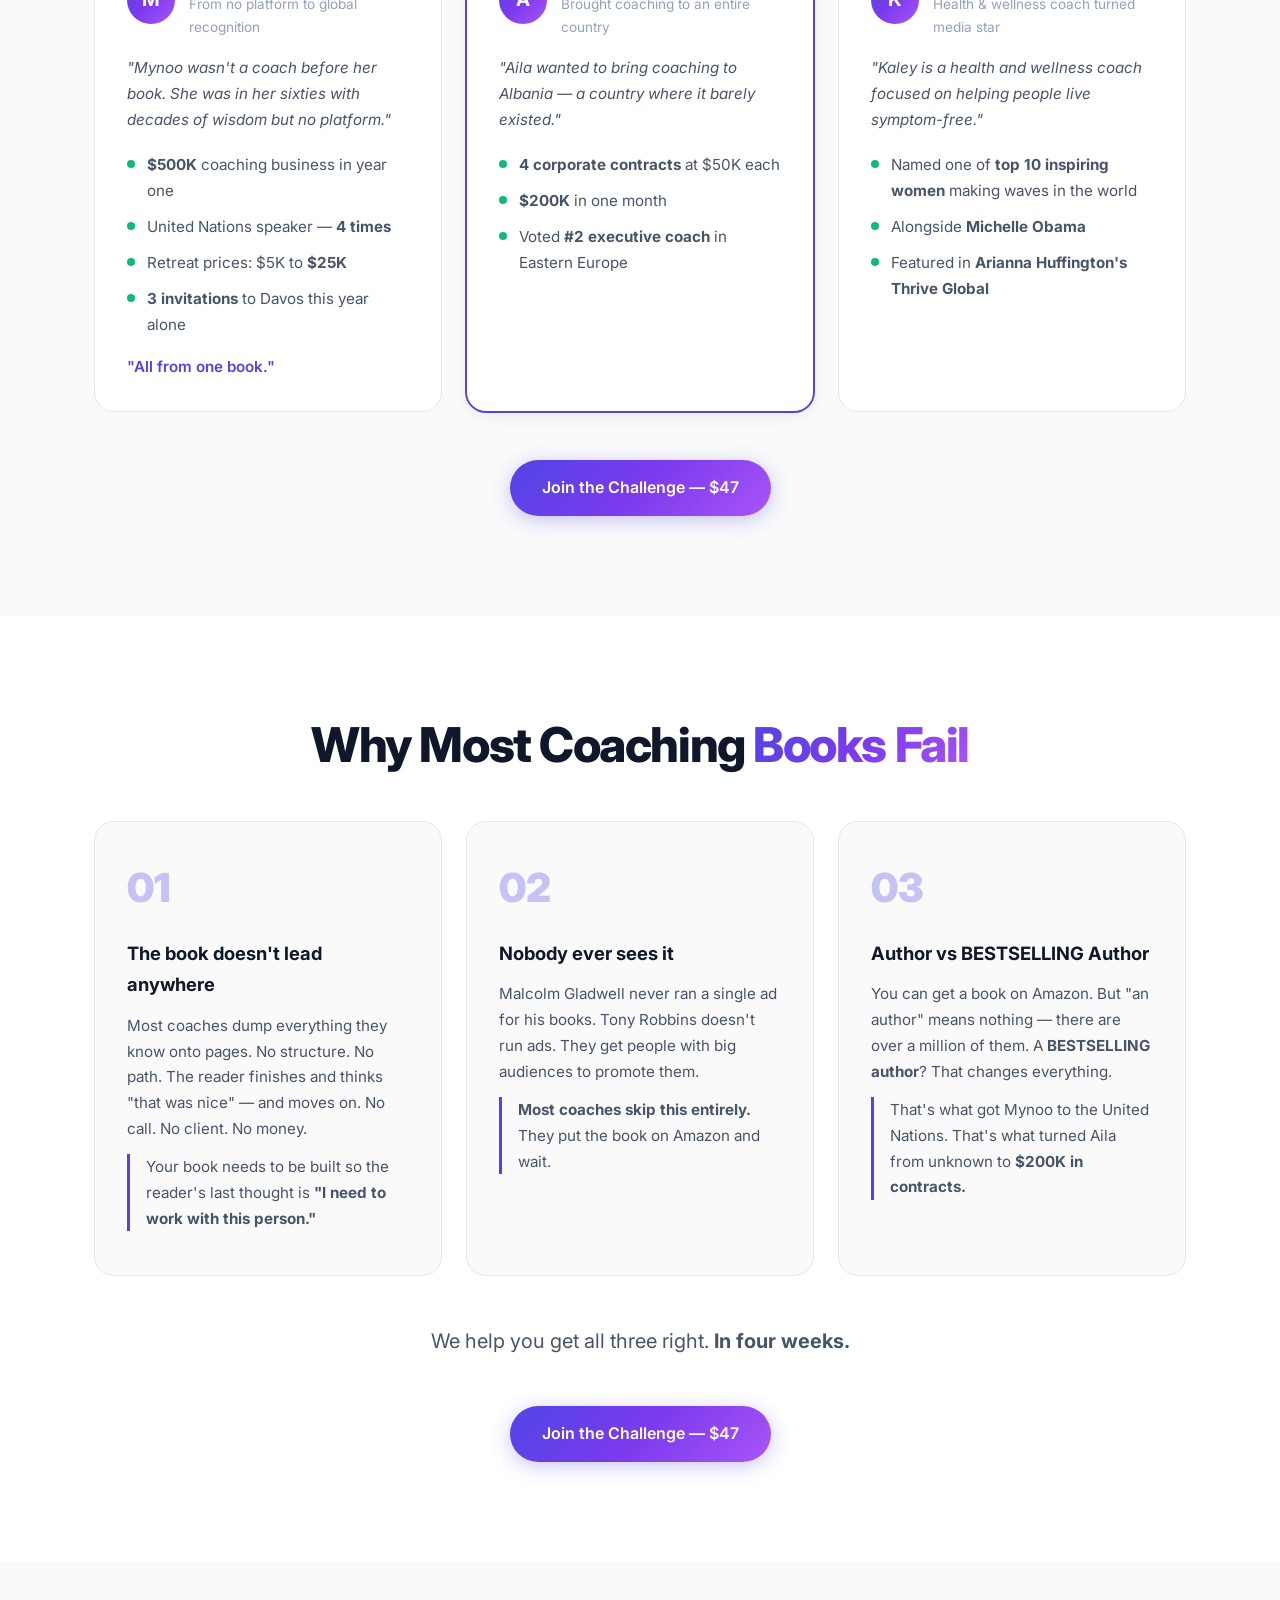
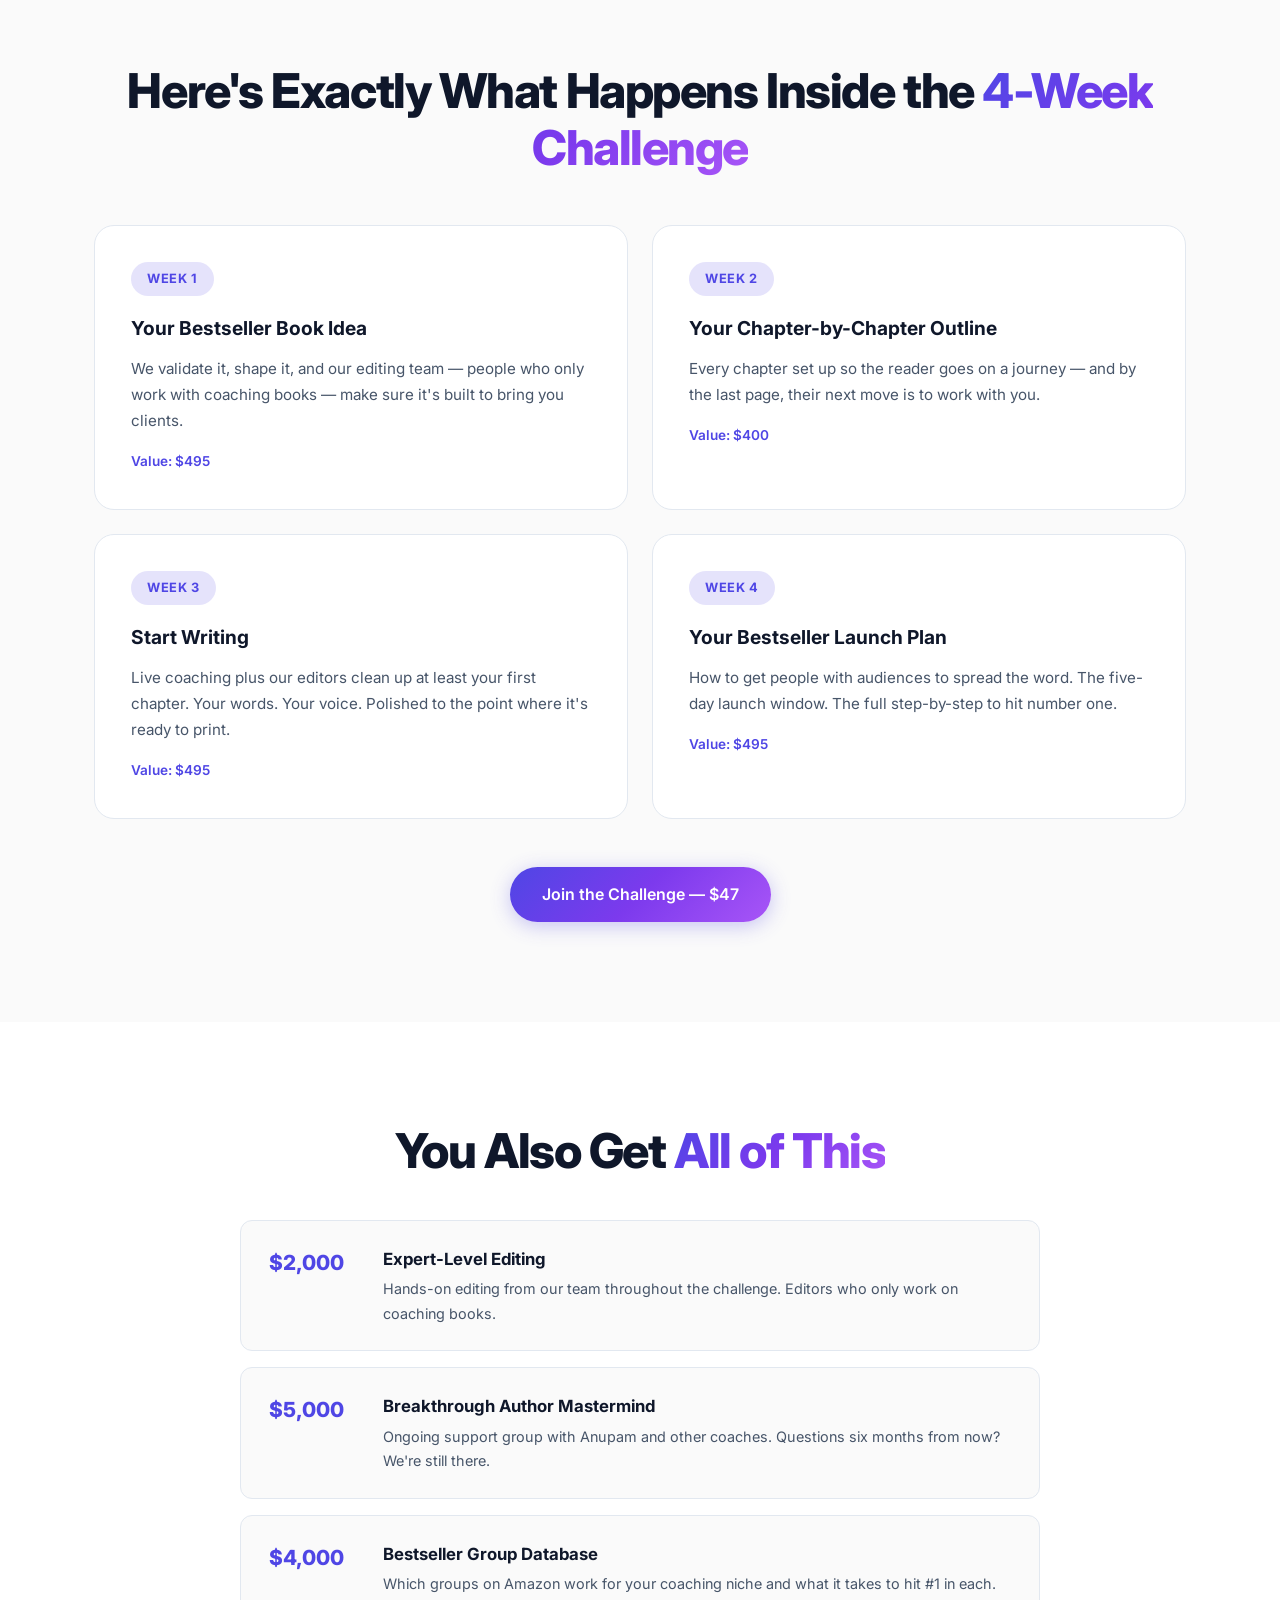
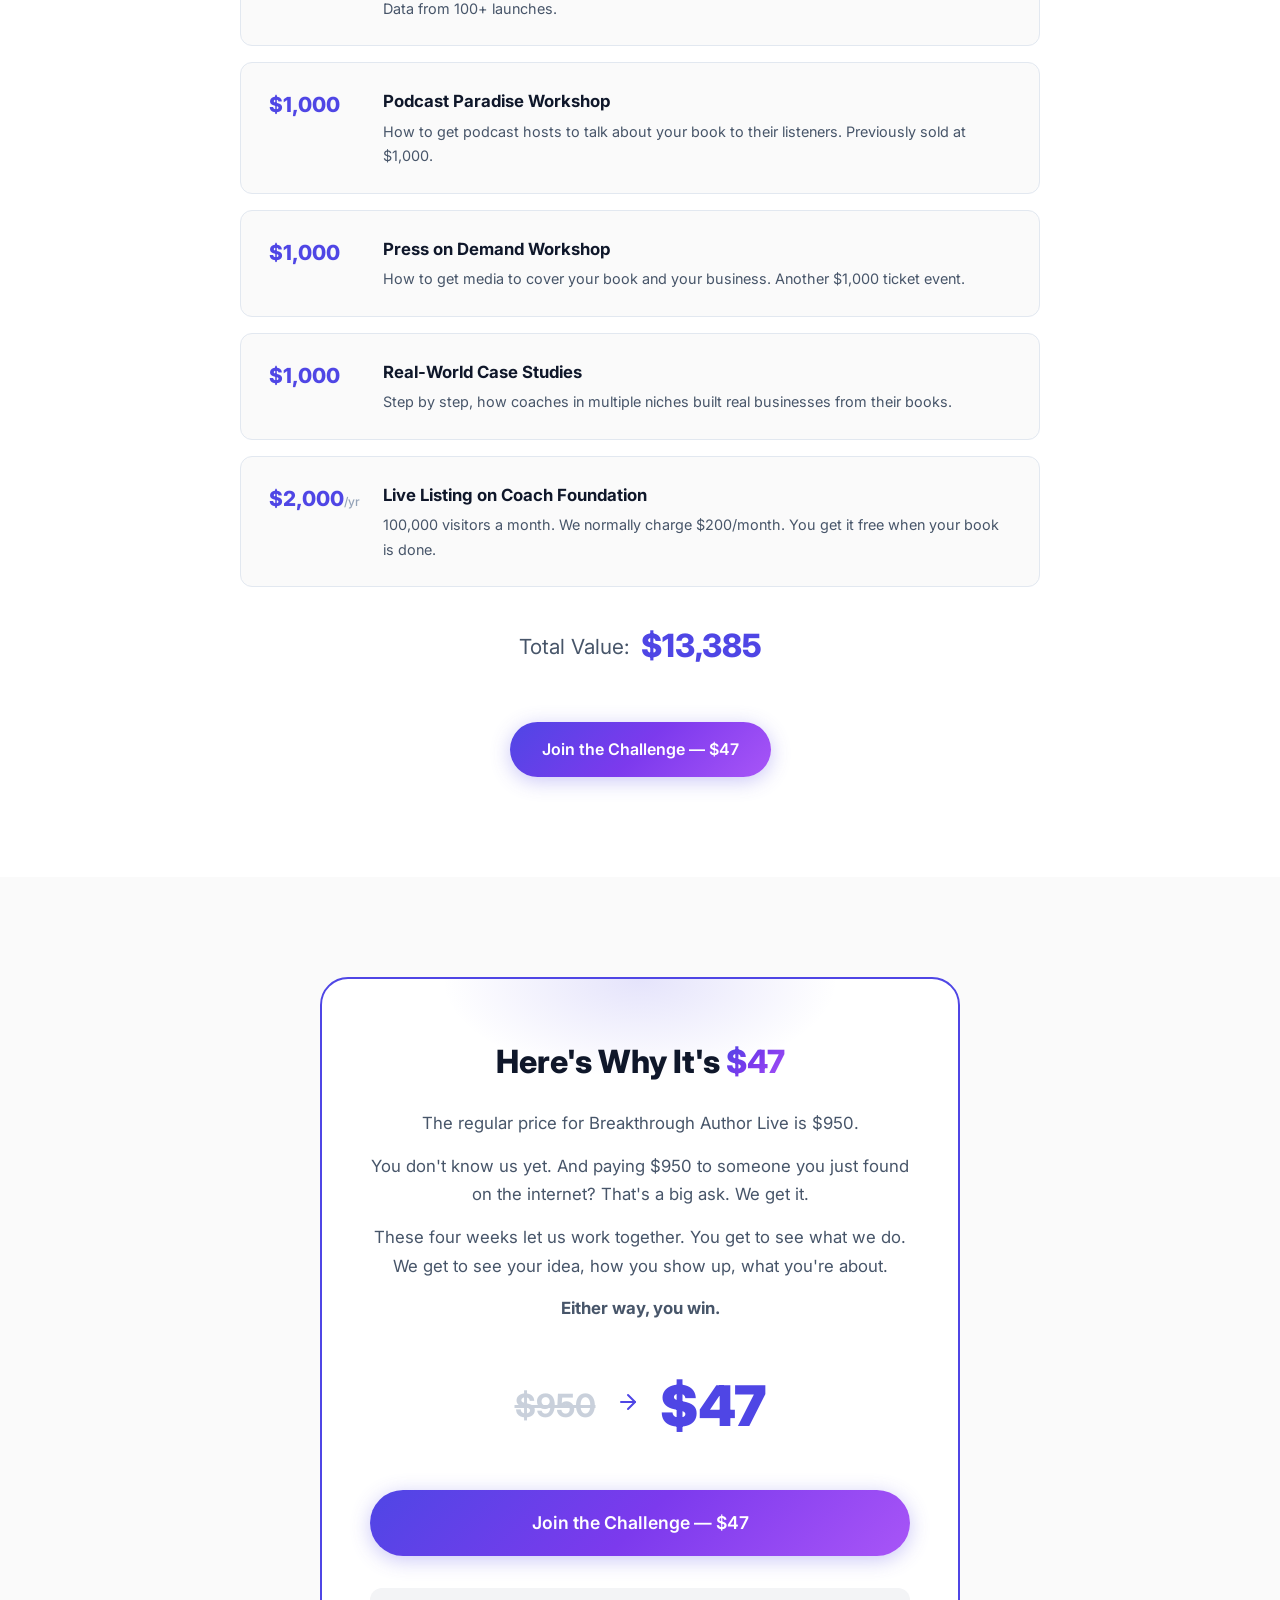
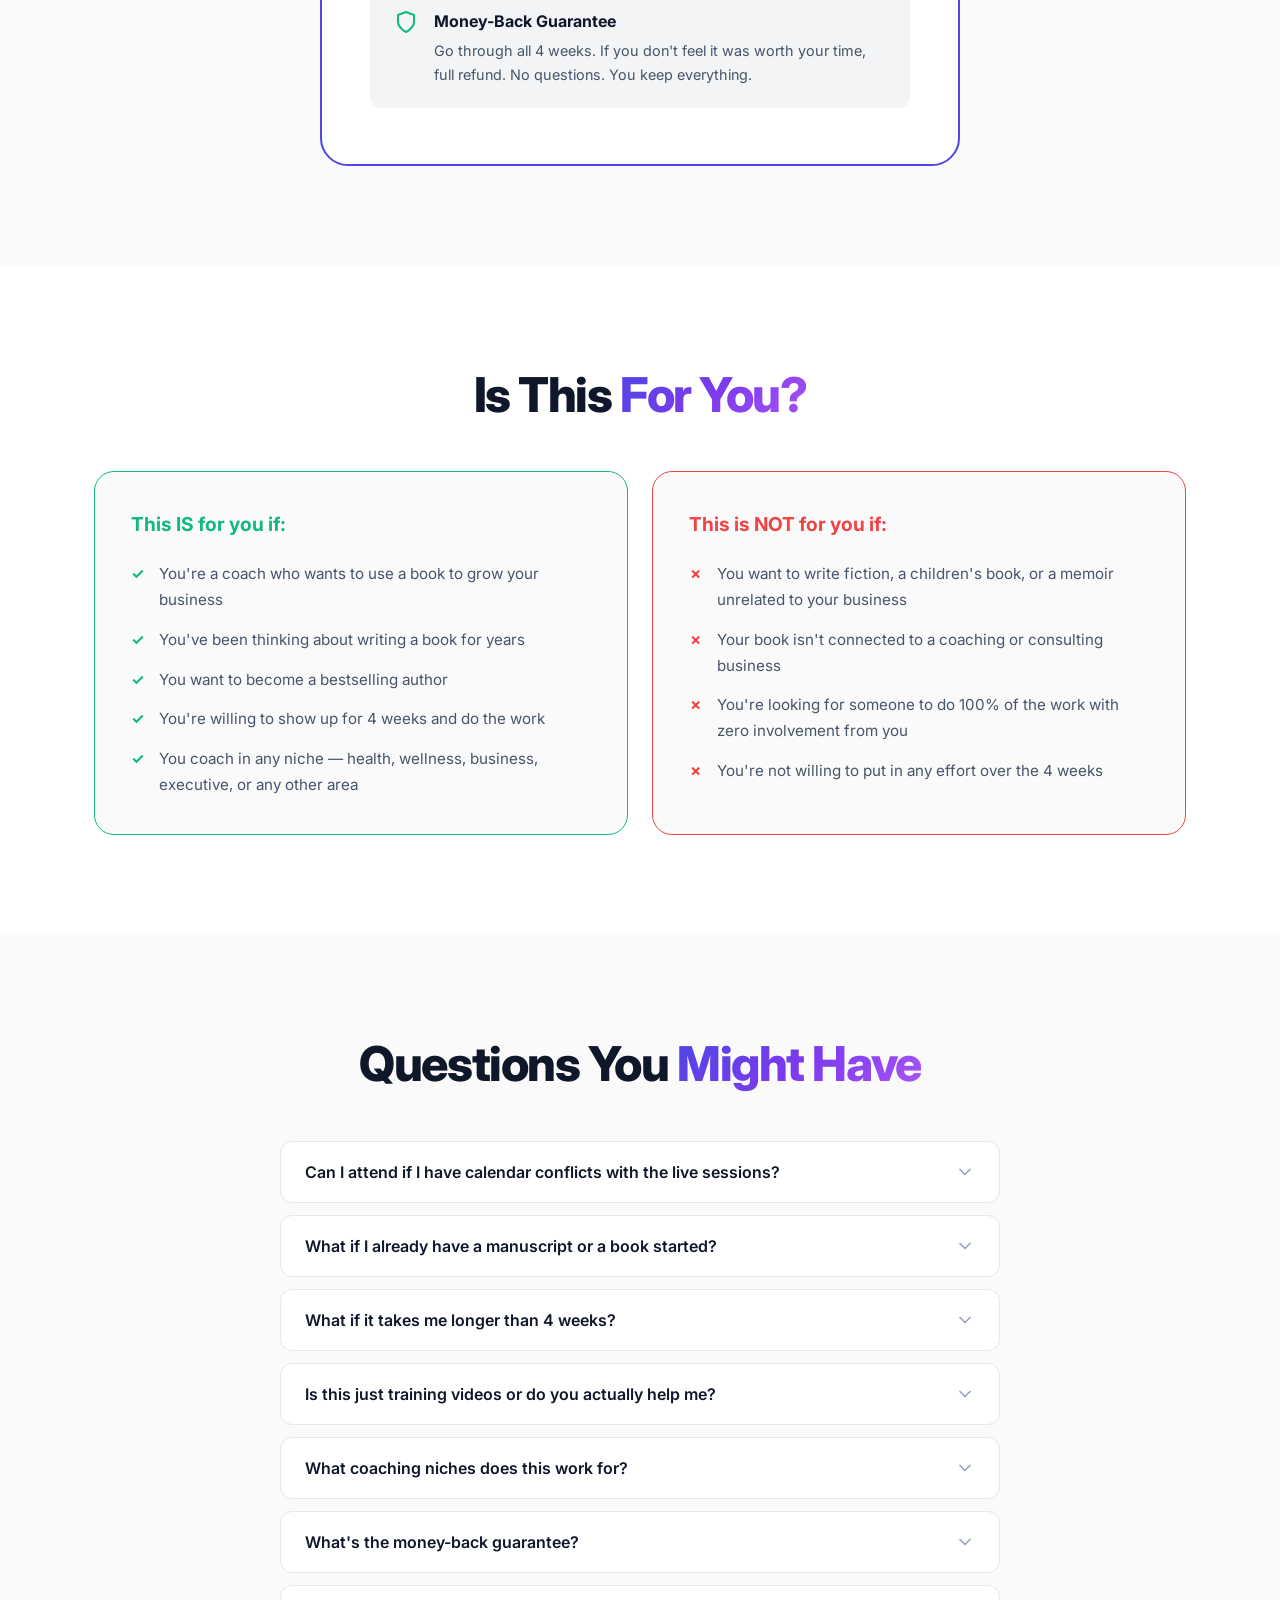
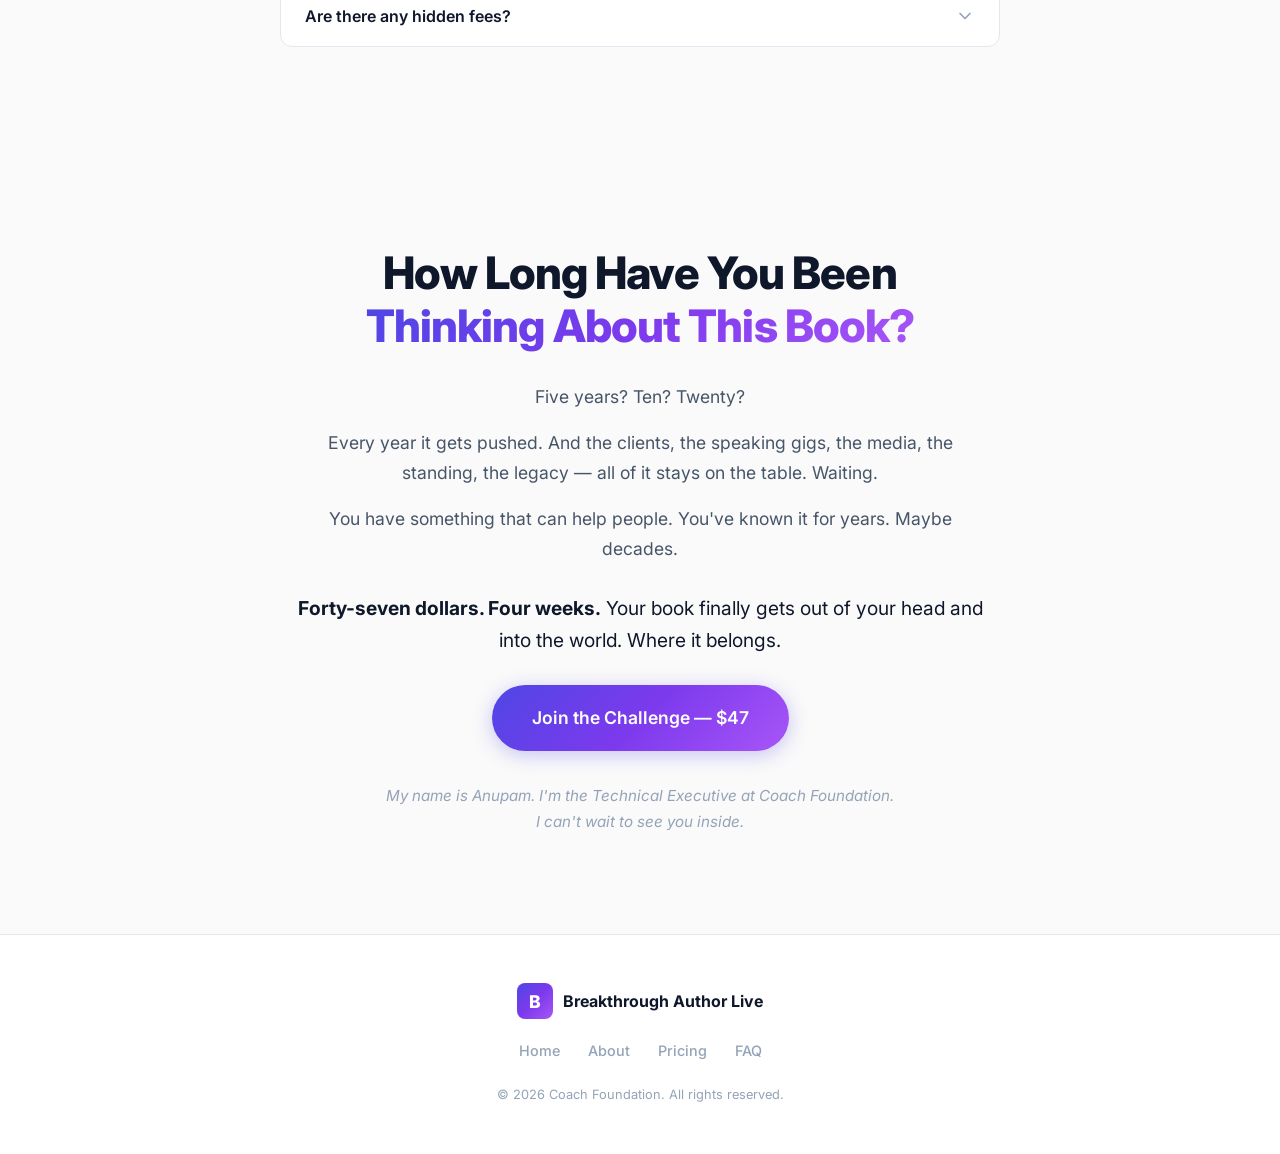
==== commit 2f550a8d: "Add profile photo to credibility section on index page" ====
--- a/index.html
+++ b/index.html
@@ -144,11 +144,17 @@
   <section class="section credibility" id="credibility">
     <div class="container">
       <div class="credibility-content fade-up">
-        <div class="credibility-text">
-          <h2 class="section-title">Meet <span class="gradient-text">Anupam</span></h2>
-          <p class="credibility-intro">I'm a Software Engineer & Technical Executive at Coach Foundation.</p>
-          <p>With more than <strong>5 years of experience</strong> in automation and AI, I build the technology that powers our mission — helping coaches publish bestselling books and grow their businesses.</p>
-          <p>Over the last decade, we've published <strong>108 books</strong> for coaches. Every single one became a bestseller. We've helped over <strong>500 coaches</strong> get their books out into the world.</p>
+        <div class="credibility-layout">
+          <div class="credibility-photo-wrapper">
+            <div class="about-photo-glow"></div>
+            <img src="assets/anupam.jpg" alt="Anupam — Software Engineer & Technical Executive" class="credibility-photo">
+          </div>
+          <div class="credibility-text">
+            <h2 class="section-title">Meet <span class="gradient-text">Anupam</span></h2>
+            <p class="credibility-intro">I'm a Software Engineer & Technical Executive at Coach Foundation.</p>
+            <p>With more than <strong>5 years of experience</strong> in automation and AI, I build the technology that powers our mission — helping coaches publish bestselling books and grow their businesses.</p>
+            <p>Over the last decade, we've published <strong>108 books</strong> for coaches. Every single one became a bestseller. We've helped over <strong>500 coaches</strong> get their books out into the world.</p>
+          </div>
         </div>
         <div class="stats-grid">
           <div class="stat-card">
--- a/css/style.css
+++ b/css/style.css
@@ -523,9 +523,30 @@
   text-align: center;
 }
 
+.credibility-layout {
+  display: grid;
+  grid-template-columns: 240px 1fr;
+  gap: 48px;
+  align-items: center;
+  max-width: 800px;
+  margin: 0 auto 48px;
+}
+
+.credibility-photo-wrapper {
+  position: relative;
+}
+
+.credibility-photo {
+  width: 100%;
+  border-radius: var(--radius-xl);
+  position: relative;
+  z-index: 1;
+  box-shadow: var(--shadow-xl);
+  border: 3px solid var(--border);
+}
+
 .credibility-text {
-  max-width: 640px;
-  margin: 0 auto 48px;
+  text-align: left;
 }
 
 .credibility-intro {
@@ -1465,6 +1486,21 @@
     grid-column: span 1;
   }
 
+  .credibility-layout {
+    grid-template-columns: 1fr;
+    gap: 32px;
+    text-align: center;
+  }
+
+  .credibility-photo-wrapper {
+    max-width: 200px;
+    margin: 0 auto;
+  }
+
+  .credibility-text {
+    text-align: center;
+  }
+
   .about-content {
     grid-template-columns: 1fr;
     gap: 40px;
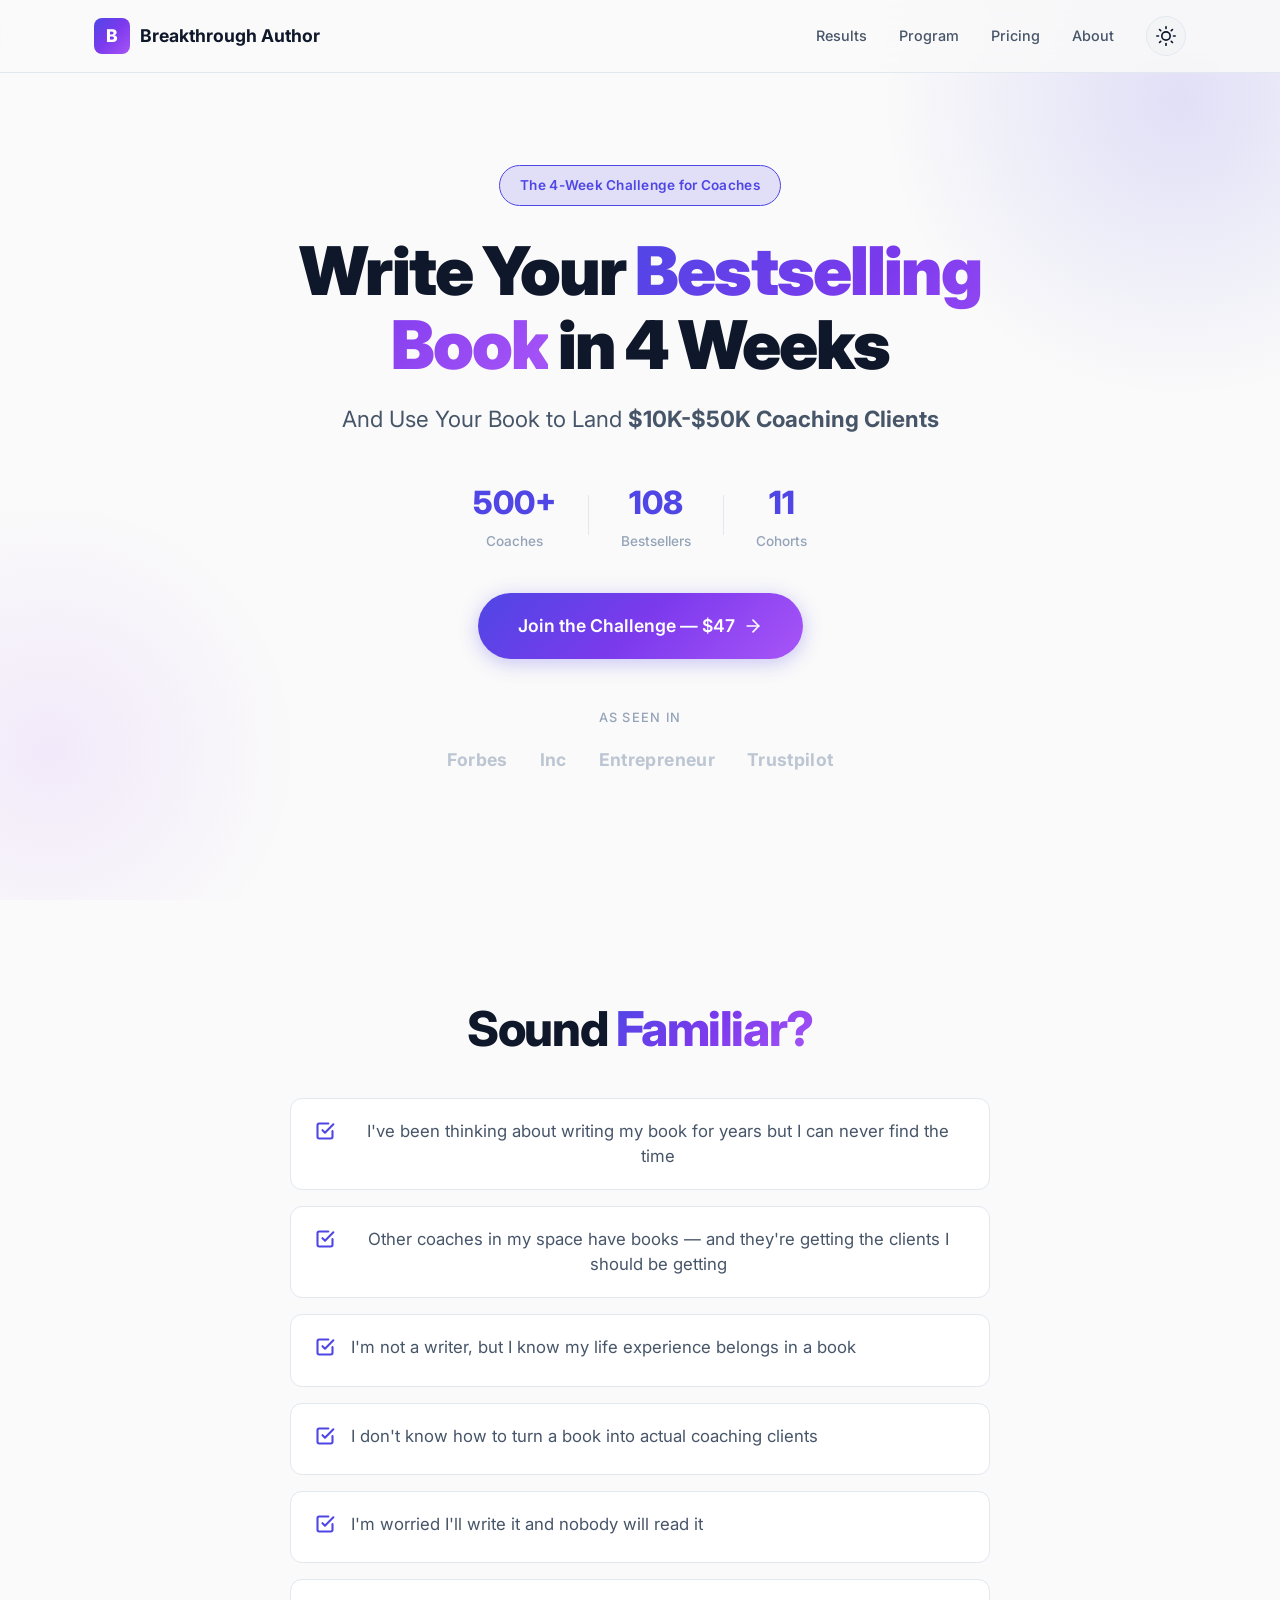
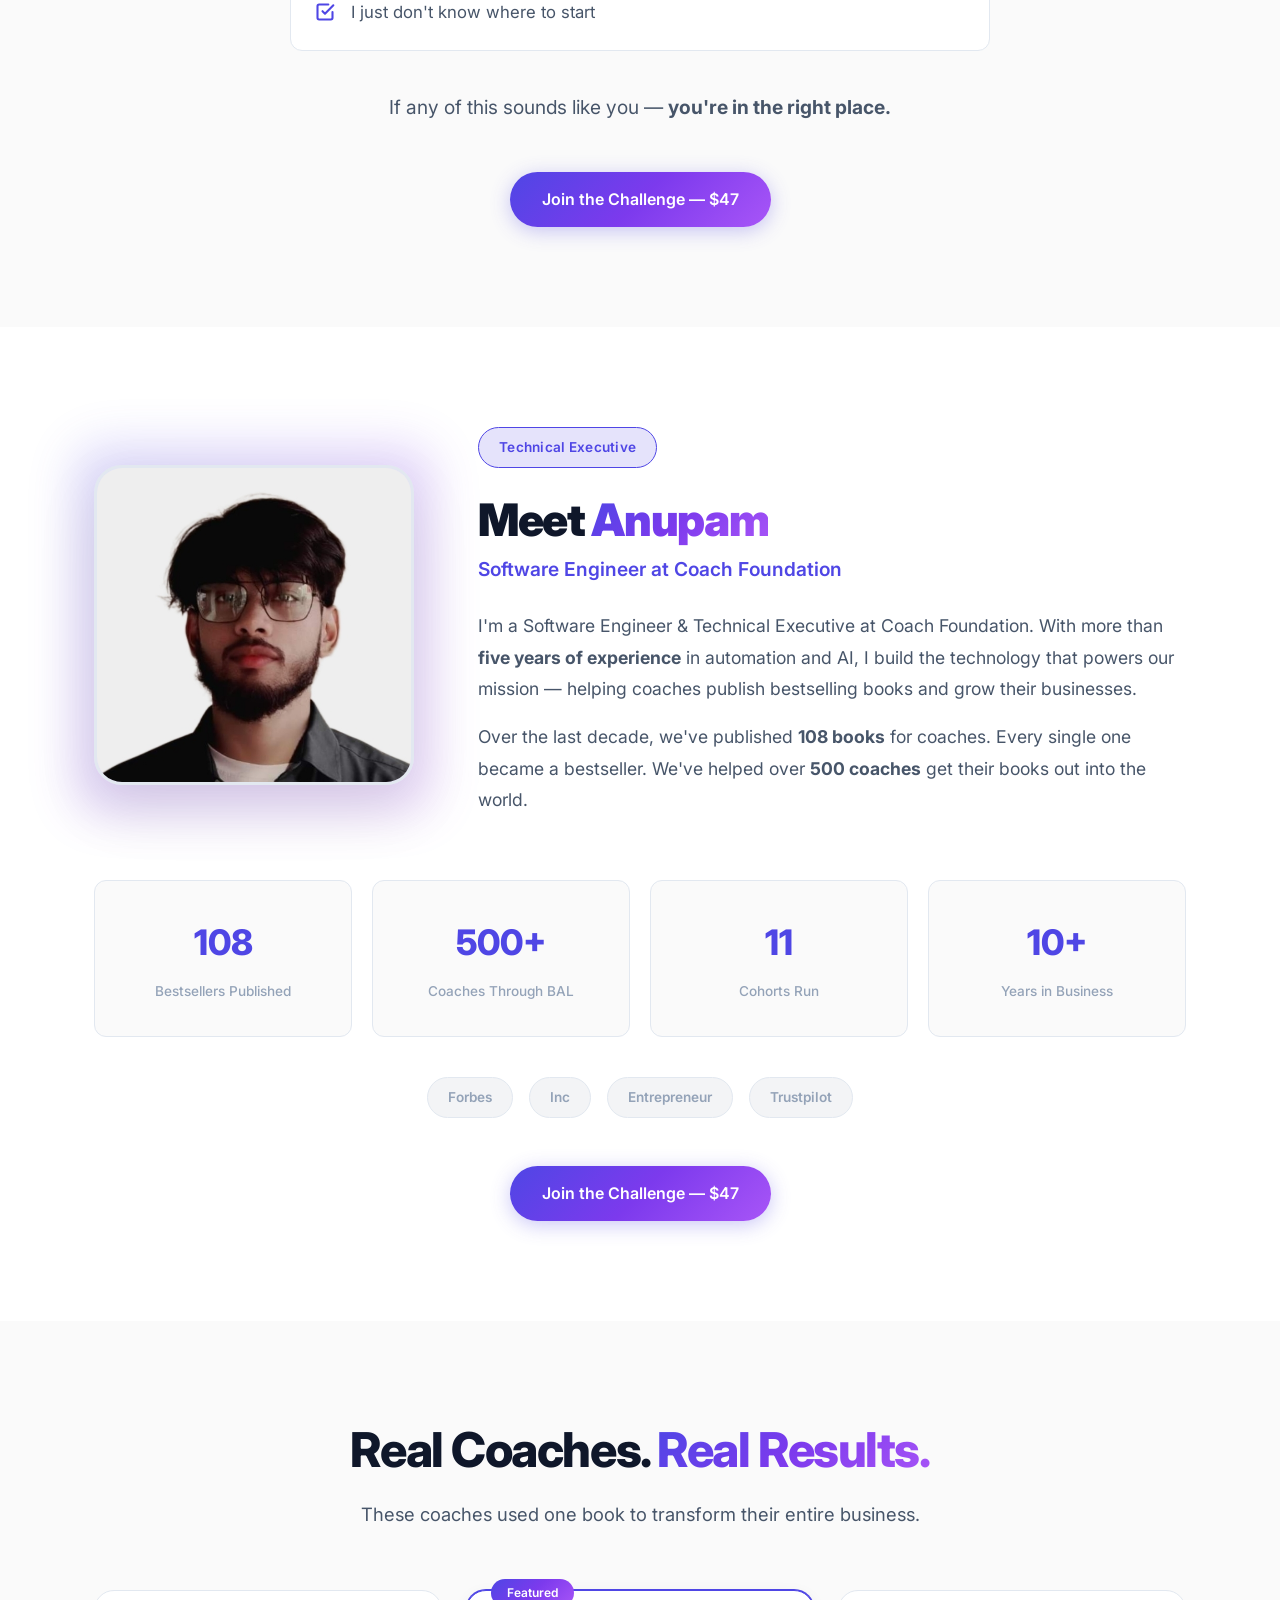
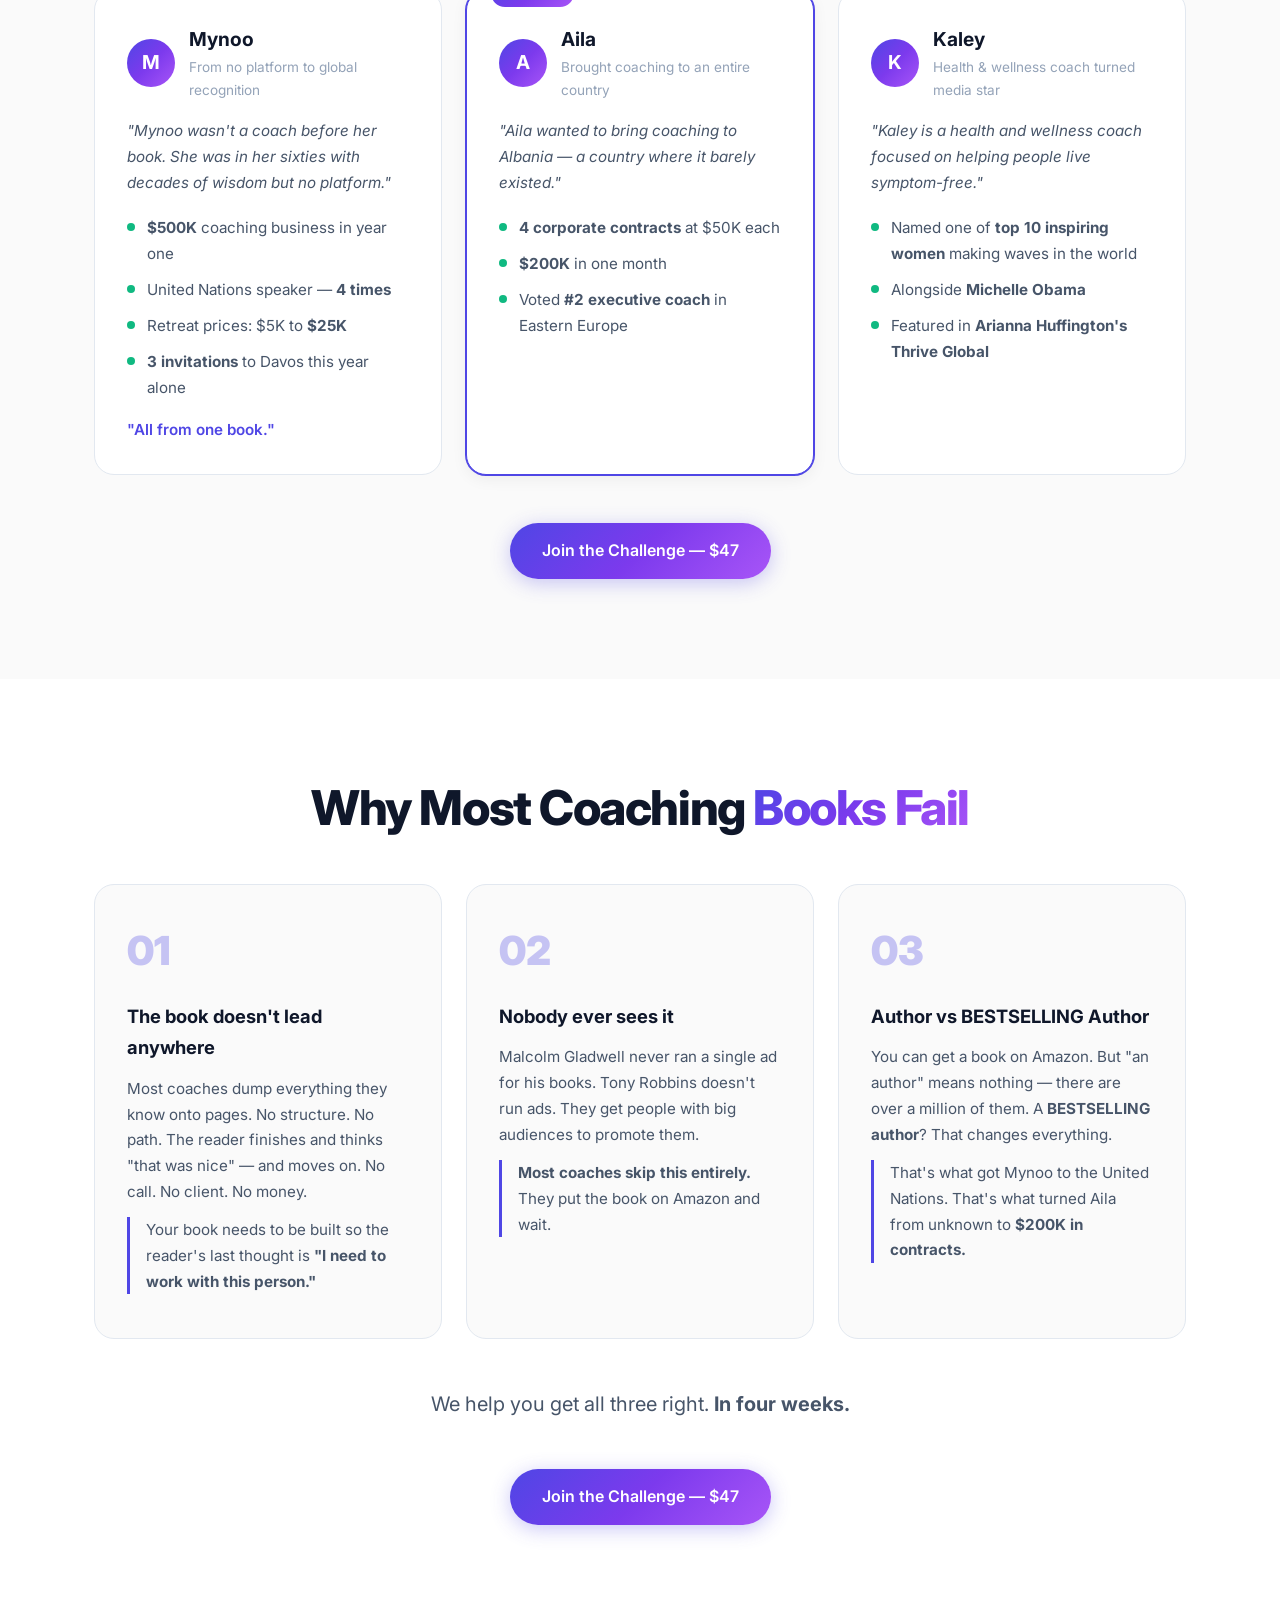
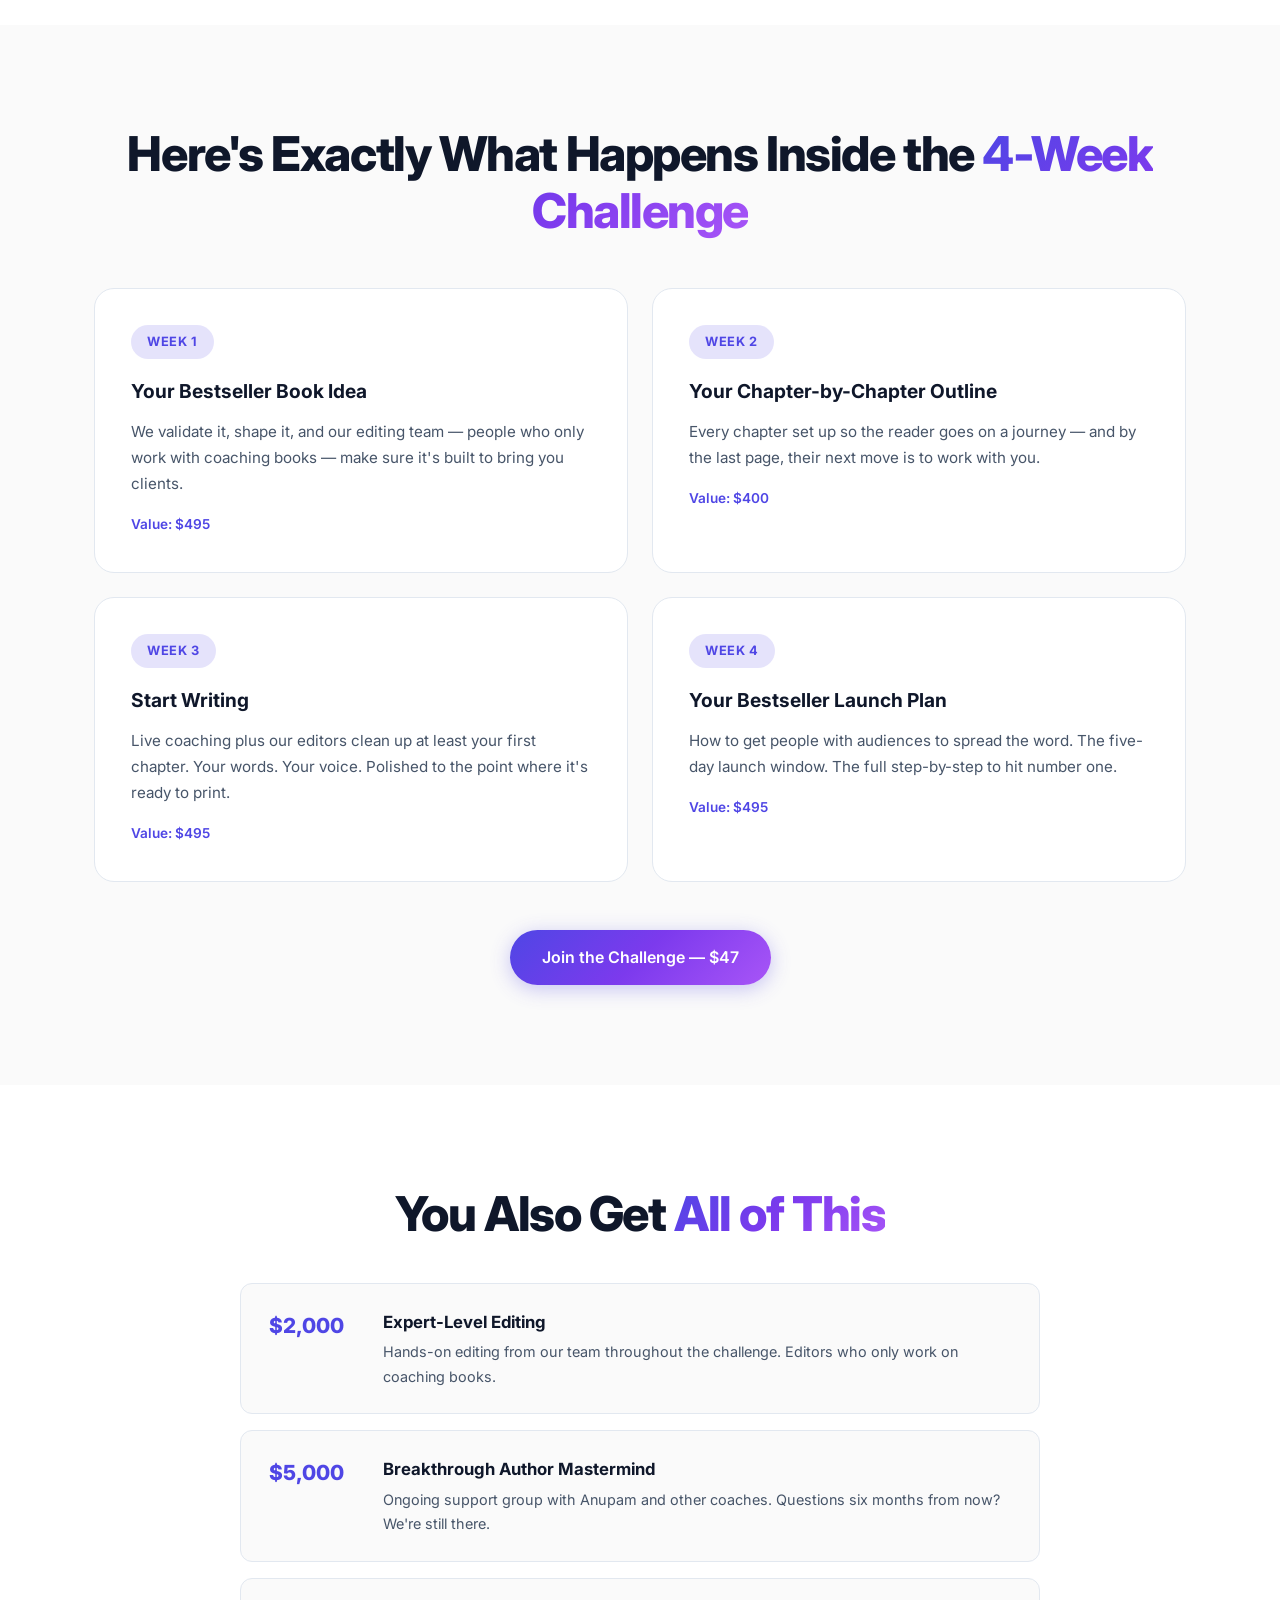
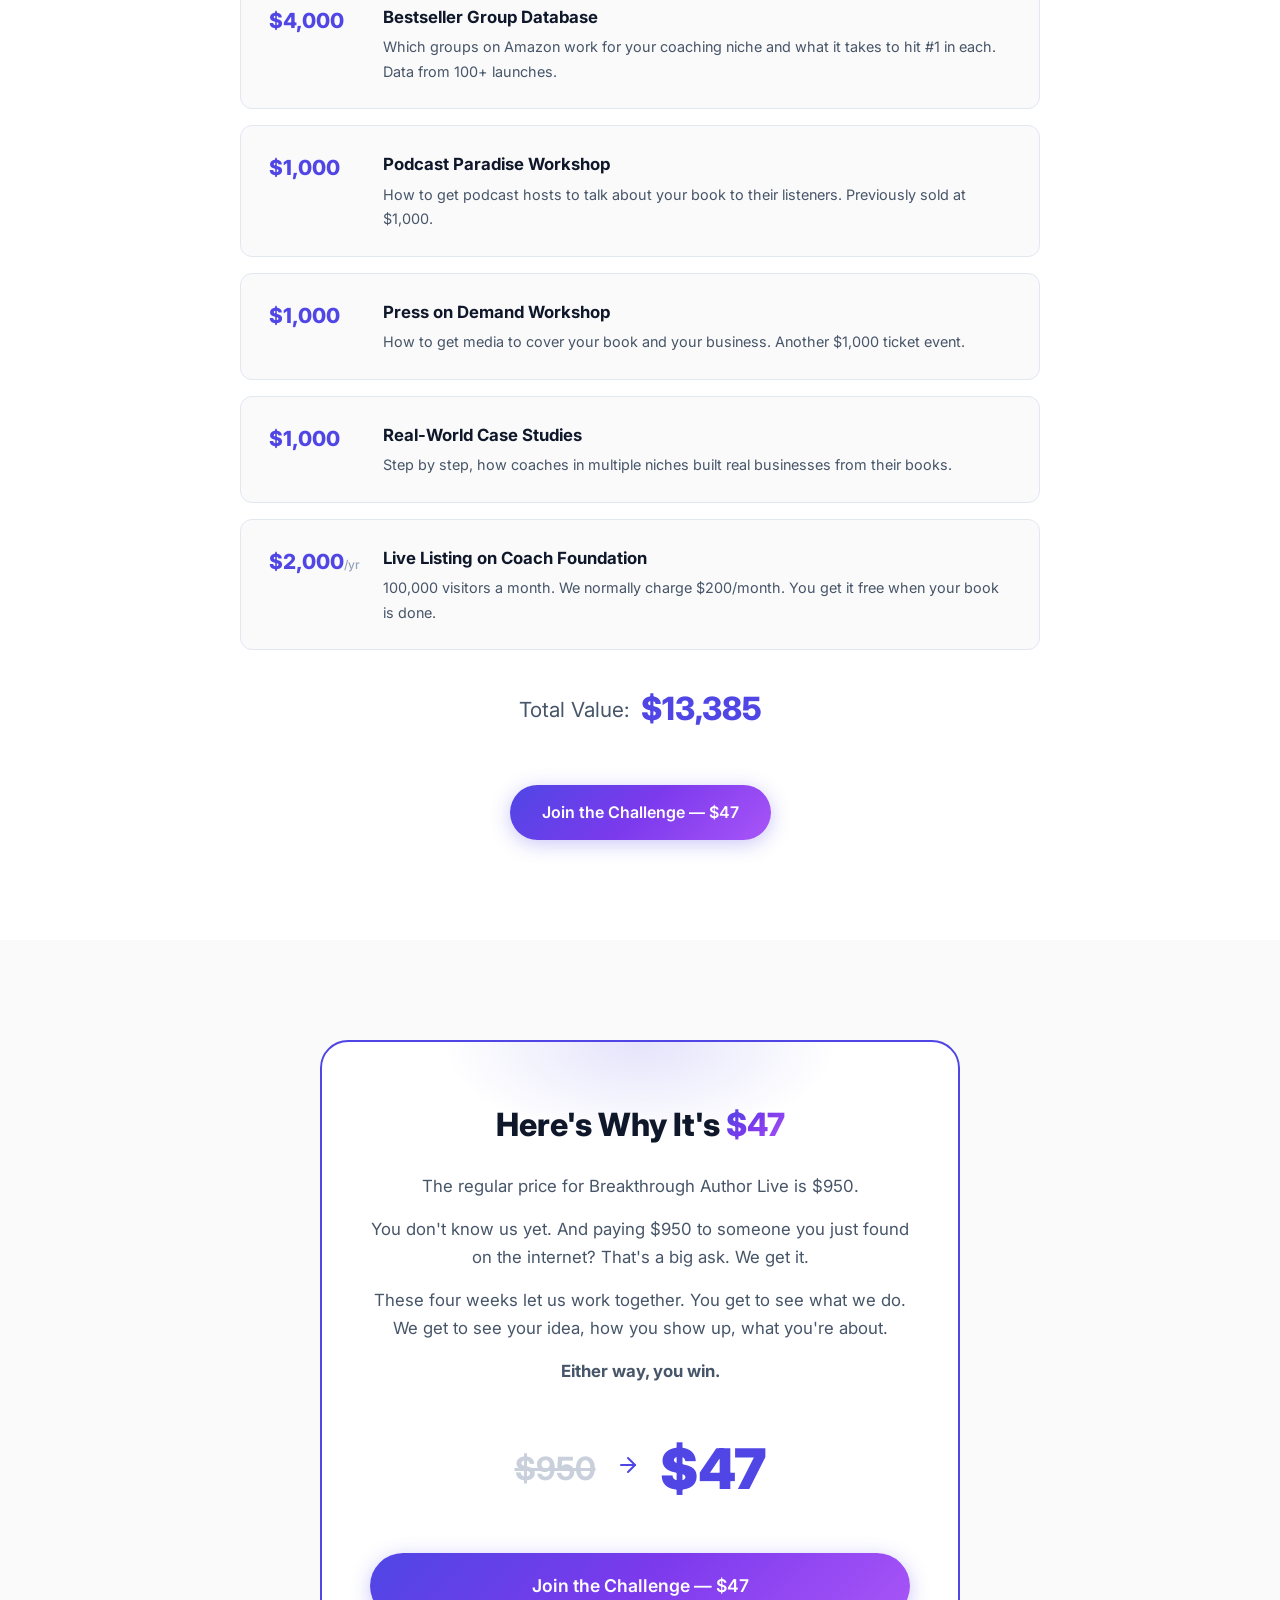
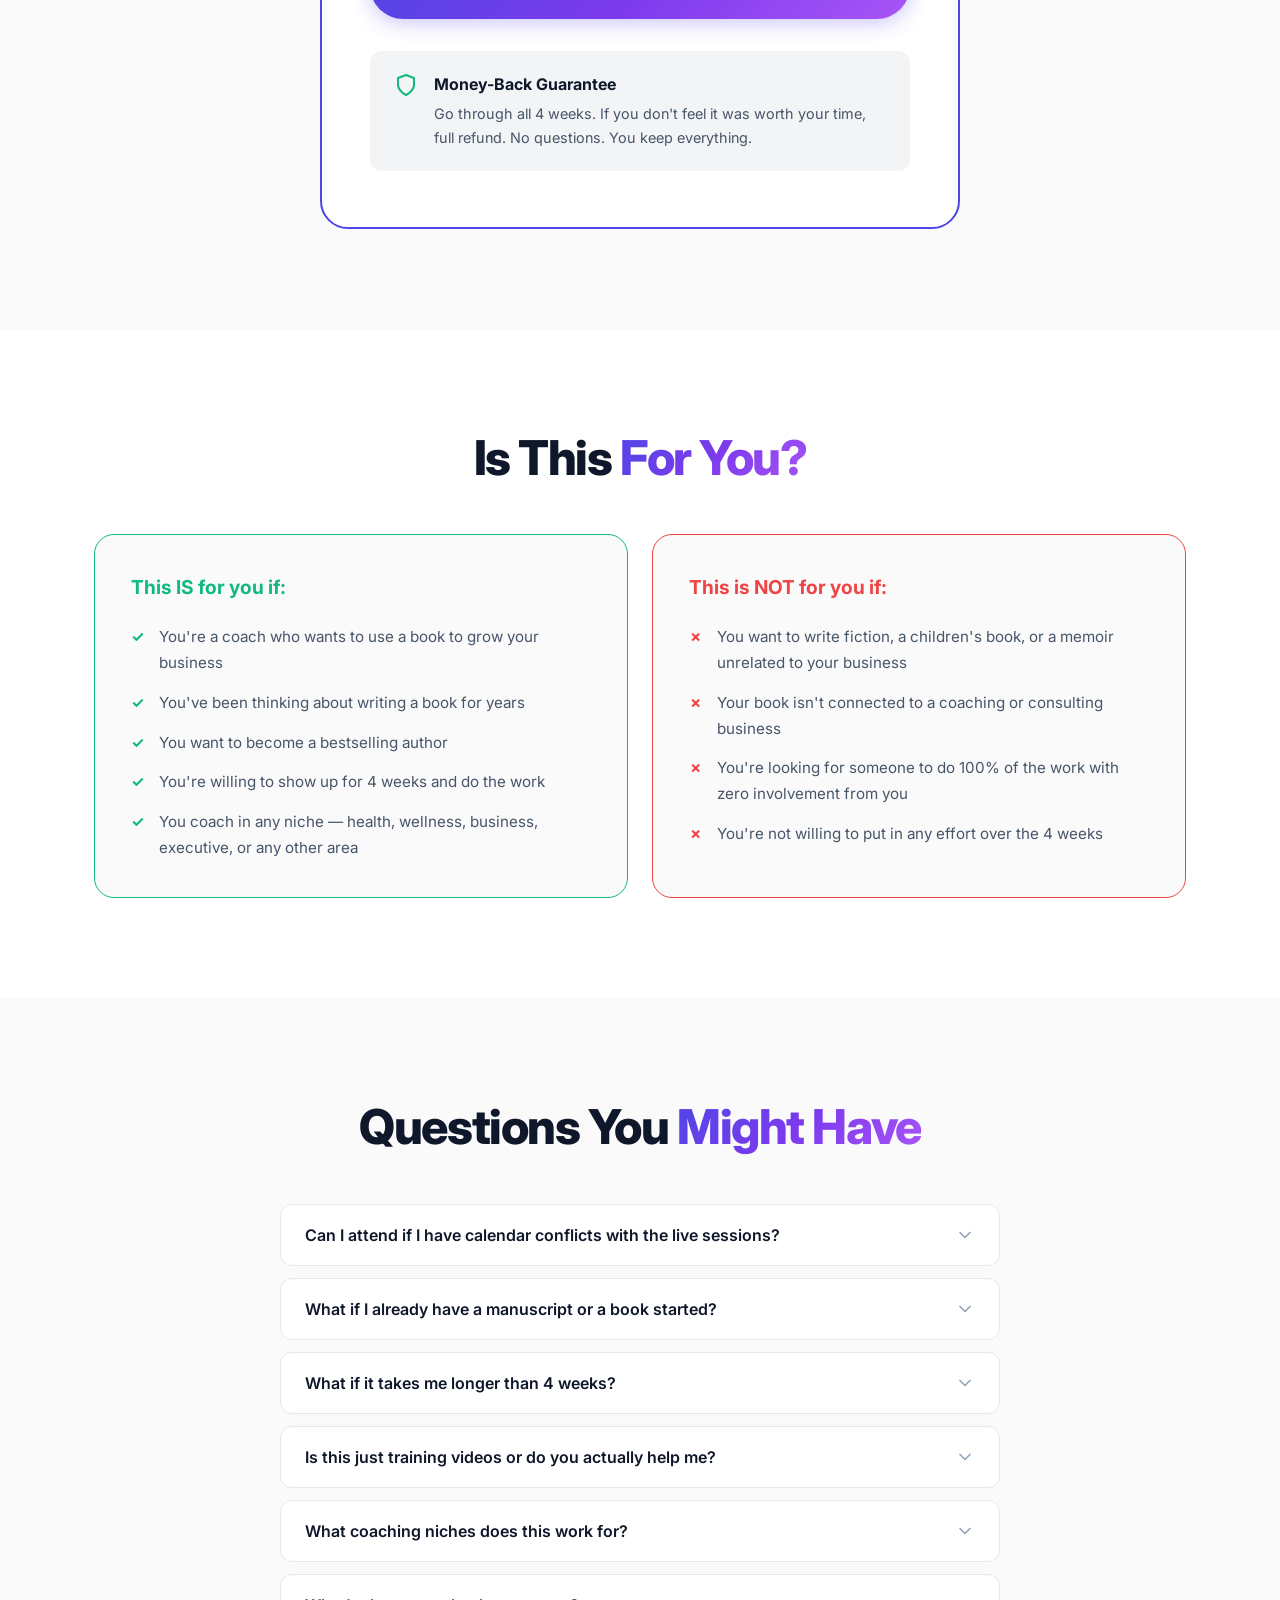
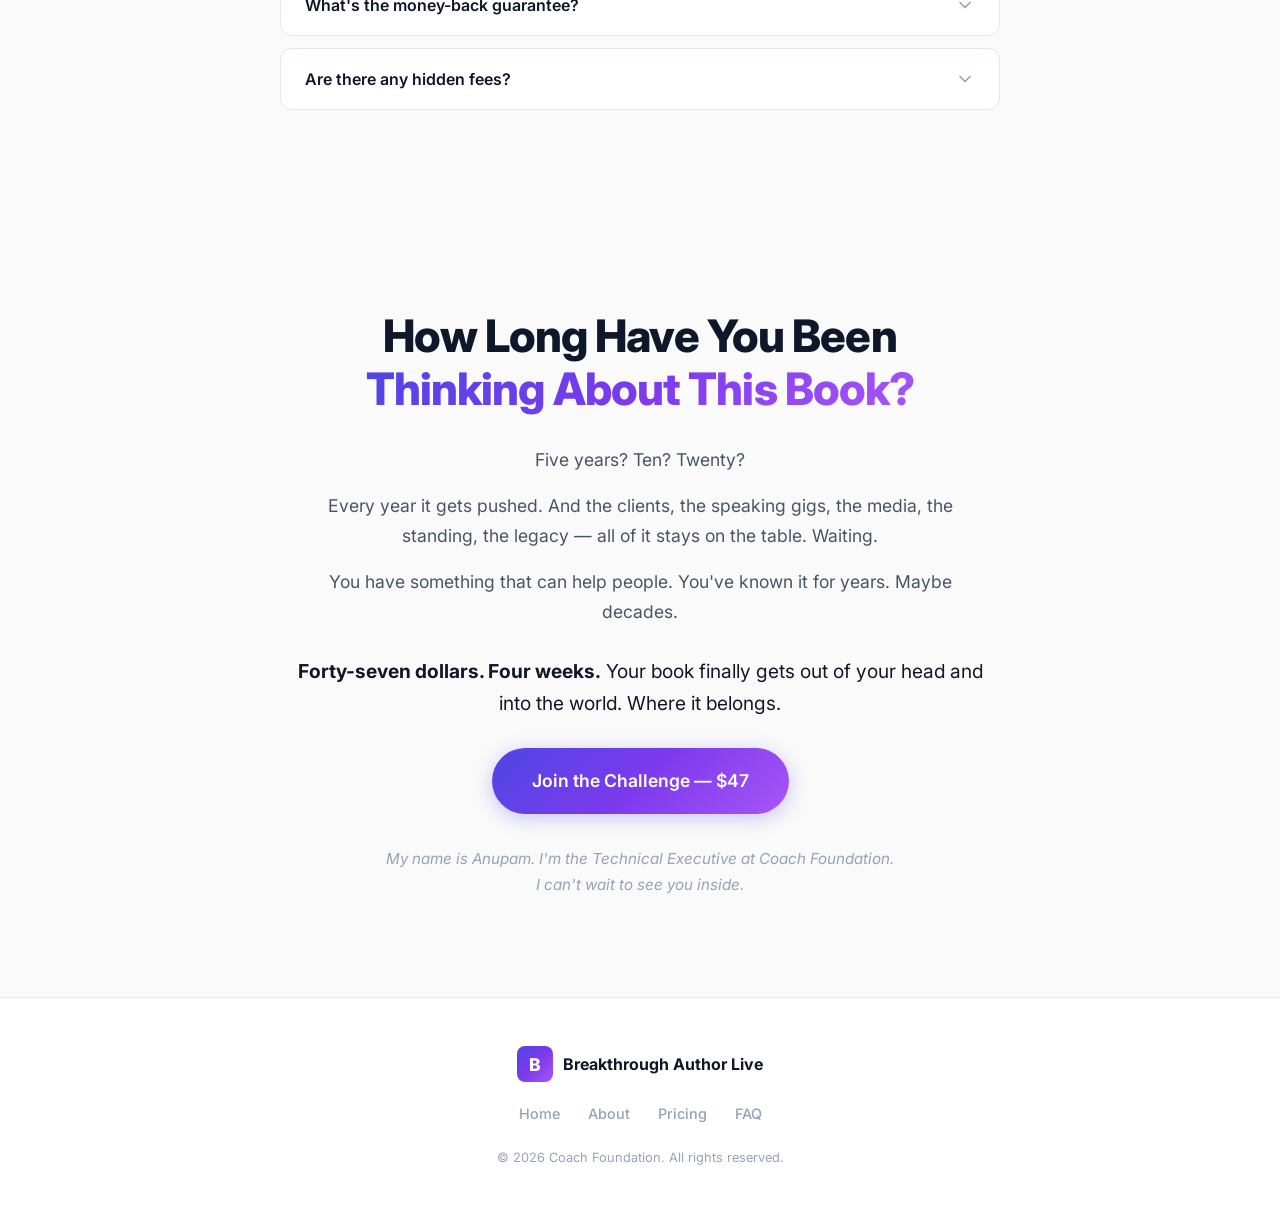
==== commit be7aae93: "Match index credibility section layout to about page style" ====
--- a/index.html
+++ b/index.html
@@ -144,16 +144,17 @@
   <section class="section credibility" id="credibility">
     <div class="container">
       <div class="credibility-content fade-up">
-        <div class="credibility-layout">
-          <div class="credibility-photo-wrapper">
+        <div class="about-content">
+          <div class="about-photo-wrapper">
             <div class="about-photo-glow"></div>
-            <img src="assets/anupam.jpg" alt="Anupam — Software Engineer & Technical Executive" class="credibility-photo">
-          </div>
-          <div class="credibility-text">
-            <h2 class="section-title">Meet <span class="gradient-text">Anupam</span></h2>
-            <p class="credibility-intro">I'm a Software Engineer & Technical Executive at Coach Foundation.</p>
-            <p>With more than <strong>5 years of experience</strong> in automation and AI, I build the technology that powers our mission — helping coaches publish bestselling books and grow their businesses.</p>
-            <p>Over the last decade, we've published <strong>108 books</strong> for coaches. Every single one became a bestseller. We've helped over <strong>500 coaches</strong> get their books out into the world.</p>
+            <img src="assets/anupam.jpg" alt="Anupam — Software Engineer & Technical Executive" class="about-photo">
+          </div>
+          <div class="about-text">
+            <div class="hero-badge">Technical Executive</div>
+            <h2 class="about-heading">Meet <span class="gradient-text">Anupam</span></h2>
+            <p class="about-role">Software Engineer at Coach Foundation</p>
+            <p class="about-bio">I'm a Software Engineer & Technical Executive at Coach Foundation. With more than <strong>five years of experience</strong> in automation and AI, I build the technology that powers our mission — helping coaches publish bestselling books and grow their businesses.</p>
+            <p class="about-bio">Over the last decade, we've published <strong>108 books</strong> for coaches. Every single one became a bestseller. We've helped over <strong>500 coaches</strong> get their books out into the world.</p>
           </div>
         </div>
         <div class="stats-grid">
--- a/css/style.css
+++ b/css/style.css
@@ -523,42 +523,16 @@
   text-align: center;
 }
 
-.credibility-layout {
-  display: grid;
-  grid-template-columns: 240px 1fr;
-  gap: 48px;
-  align-items: center;
-  max-width: 800px;
-  margin: 0 auto 48px;
-}
-
-.credibility-photo-wrapper {
-  position: relative;
-}
-
-.credibility-photo {
-  width: 100%;
-  border-radius: var(--radius-xl);
-  position: relative;
-  z-index: 1;
-  box-shadow: var(--shadow-xl);
-  border: 3px solid var(--border);
-}
-
-.credibility-text {
-  text-align: left;
-}
-
-.credibility-intro {
-  font-size: 1.25rem;
-  font-weight: 500;
-  margin-bottom: 16px;
-}
-
-.credibility-text p {
-  color: var(--text-secondary);
-  font-size: 1.05rem;
-  margin-bottom: 12px;
+.credibility .about-content {
+  margin-bottom: 48px;
+}
+
+.about-heading {
+  font-size: clamp(2rem, 4vw, 2.8rem);
+  font-weight: 900;
+  line-height: 1.1;
+  margin-bottom: 8px;
+  letter-spacing: -0.03em;
 }
 
 .stats-grid {
@@ -1486,21 +1460,6 @@
     grid-column: span 1;
   }
 
-  .credibility-layout {
-    grid-template-columns: 1fr;
-    gap: 32px;
-    text-align: center;
-  }
-
-  .credibility-photo-wrapper {
-    max-width: 200px;
-    margin: 0 auto;
-  }
-
-  .credibility-text {
-    text-align: center;
-  }
-
   .about-content {
     grid-template-columns: 1fr;
     gap: 40px;
